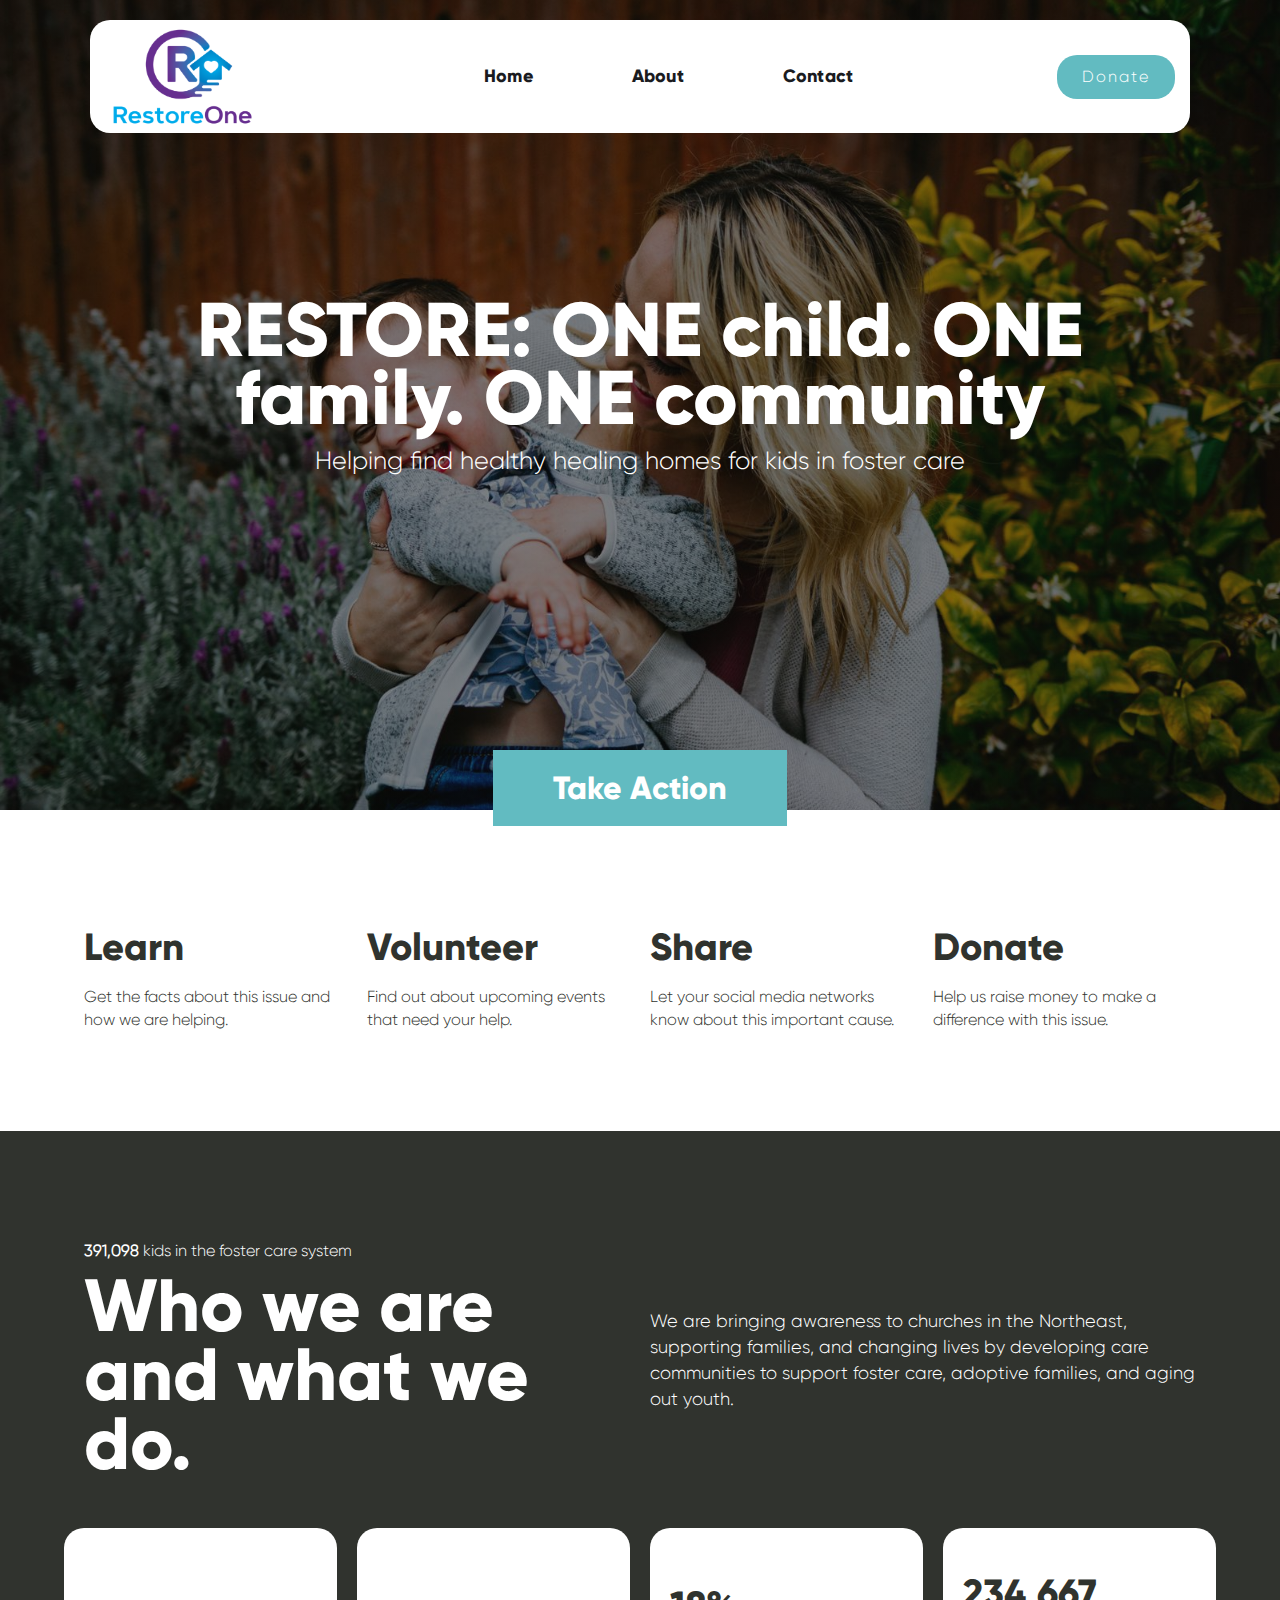
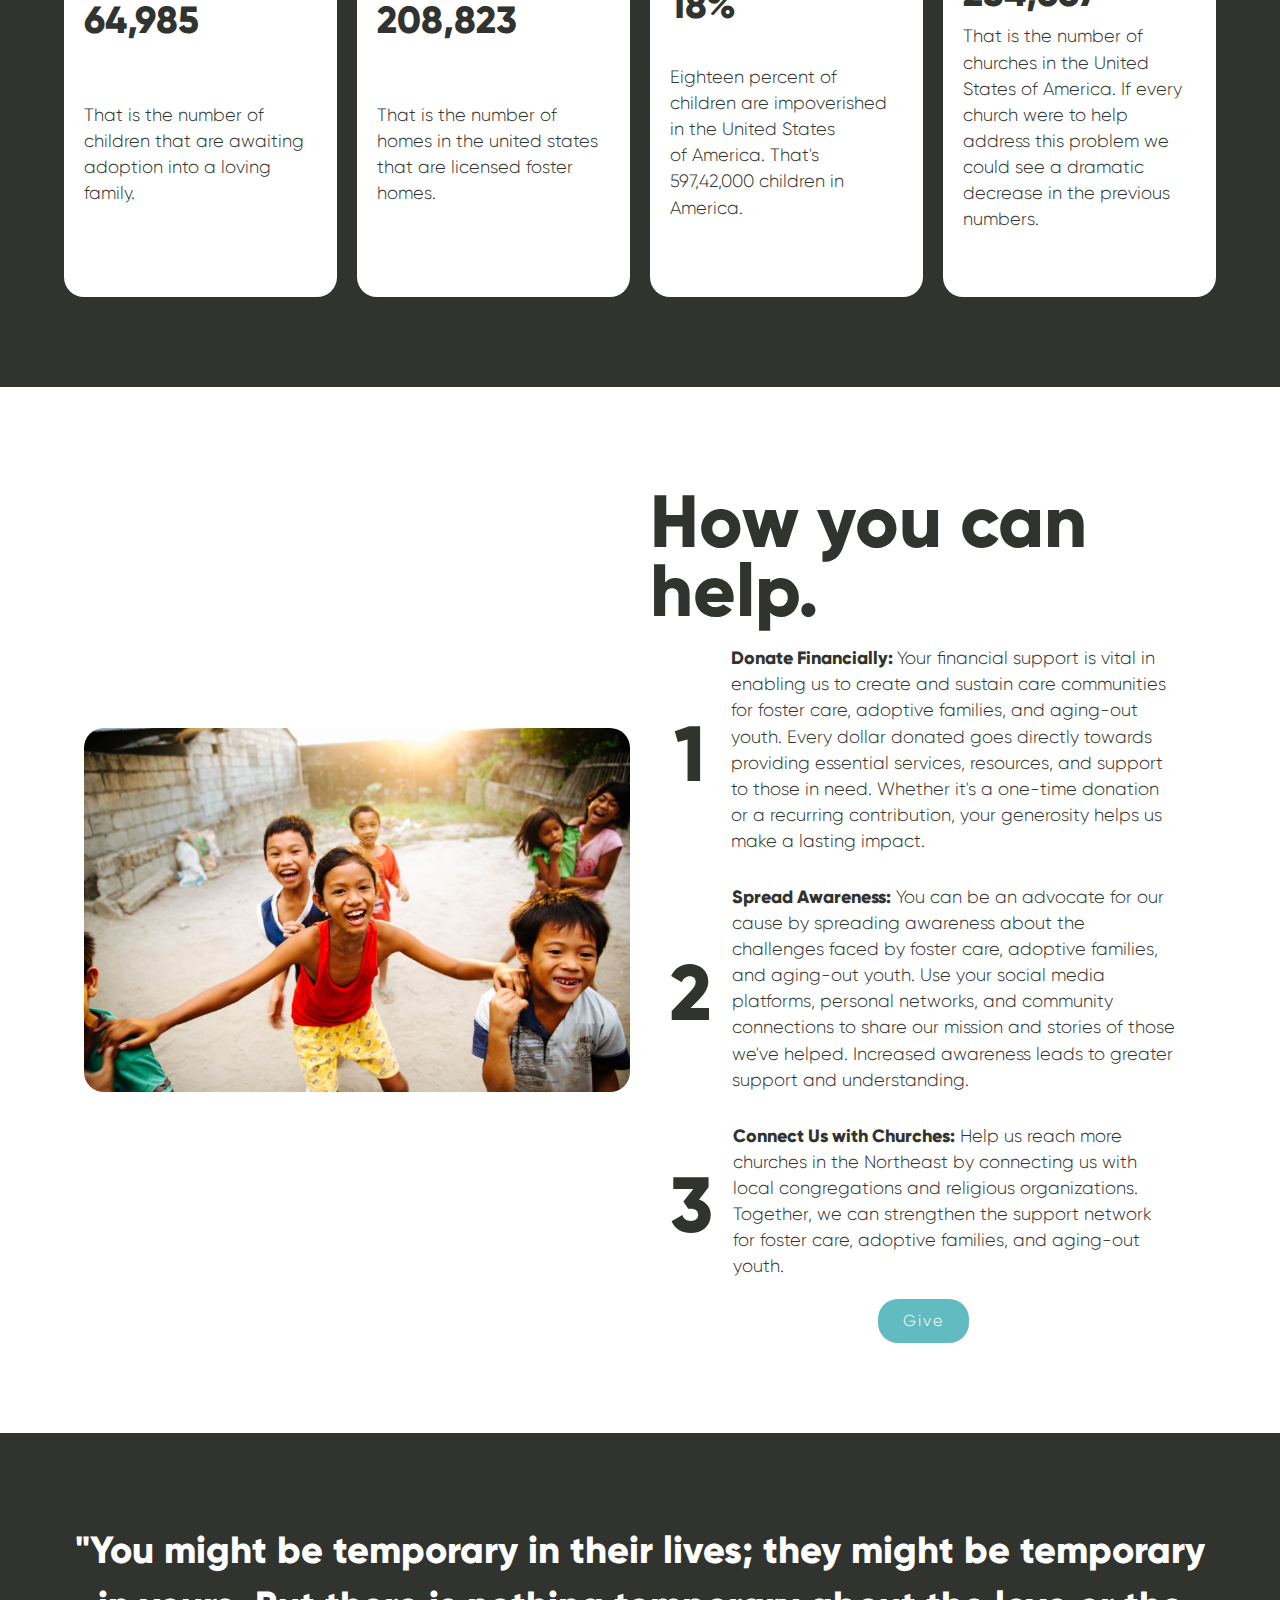
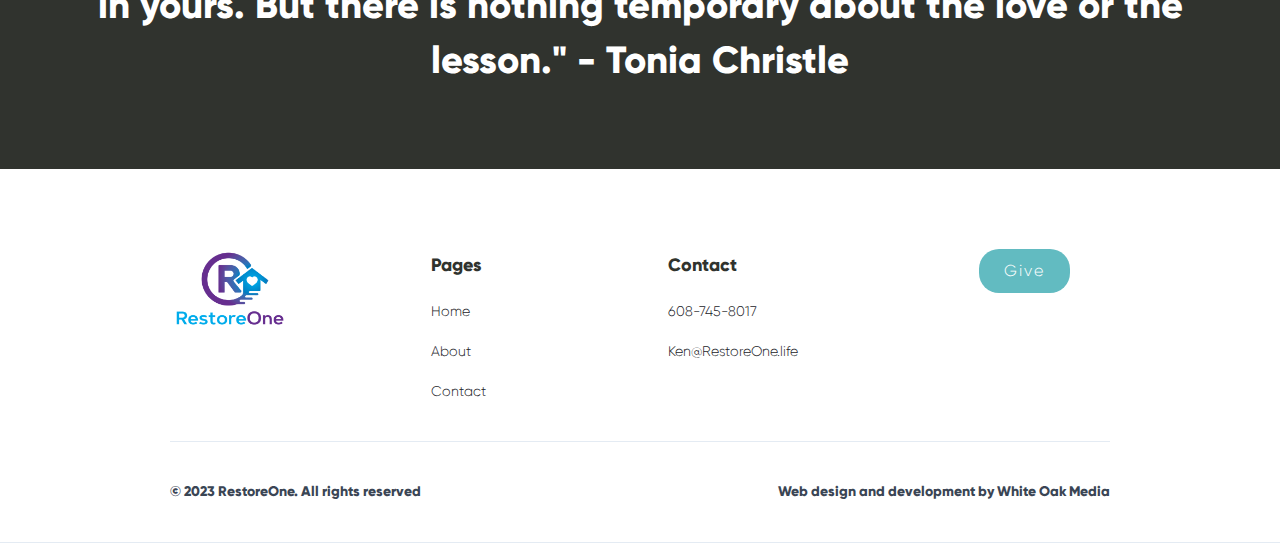
==== index.html @ 9f7742eb "Add files via upload" ====
<!DOCTYPE html><!--  This site was created in Webflow. https://www.webflow.com  -->
<!--  Last Published: Thu Jul 27 2023 17:50:39 GMT+0000 (Coordinated Universal Time)  -->
<html data-wf-page="64a171747647dffce865725a" data-wf-site="64a171747647dffce8657257">
<head>
  <meta charset="utf-8">
  <title>RestoreOne</title>
  <meta content="width=device-width, initial-scale=1" name="viewport">
  <meta content="Webflow" name="generator">
  <link href="css/normalize.css" rel="stylesheet" type="text/css">
  <link href="css/webflow.css" rel="stylesheet" type="text/css">
  <link href="css/restoreone.webflow.css" rel="stylesheet" type="text/css">
  <script type="text/javascript">!function(o,c){var n=c.documentElement,t=" w-mod-";n.className+=t+"js",("ontouchstart"in o||o.DocumentTouch&&c instanceof DocumentTouch)&&(n.className+=t+"touch")}(window,document);</script>
  <link href="images/favicon.ico" rel="shortcut icon" type="image/x-icon">
  <link href="images/webclip.png" rel="apple-touch-icon">
</head>
<body class="body">
  <div class="navbar-no-shadow wf-section">
    <div data-animation="default" data-collapse="medium" data-duration="400" data-easing="ease" data-easing2="ease" role="banner" class="navbar-no-shadow-container w-nav">
      <div class="container-regular">
        <div class="navbar-wrapper">
          <a href="#" class="navbar-brand w-nav-brand">
            <div class="div-block-4"><img src="images/unnamed.png" loading="lazy" width="155" alt=""></div>
          </a>
          <nav role="navigation" class="nav-menu-wrapper w-nav-menu">
            <ul role="list" class="nav-menu w-list-unstyled">
              <li>
                <a href="index.html" aria-current="page" class="nav-link w--current">Home</a>
              </li>
              <li>
                <a href="about.html" class="nav-link">About</a>
              </li>
              <li>
                <a href="#" class="nav-link">Contact</a>
              </li>
              <li class="mobile-margin-top-10">
                <div class="nav-button-wrapper">
                  <a href="https://giving.ag.org/donate/700001-285439" class="button-primary w-button">Donate</a>
                </div>
              </li>
            </ul>
          </nav>
          <div class="menu-button w-nav-button">
            <div class="w-icon-nav-menu"></div>
          </div>
        </div>
      </div>
    </div>
  </div>
  <section class="hero wf-section">
    <div class="container-grid"></div>
    <div><img src="images/gabe-pierce-htEGTleSCZk-unsplash.jpg" loading="eager" sizes="100vw" srcset="images/gabe-pierce-htEGTleSCZk-unsplash-p-500.jpg 500w, images/gabe-pierce-htEGTleSCZk-unsplash-p-800.jpg 800w, images/gabe-pierce-htEGTleSCZk-unsplash-p-1080.jpg 1080w, images/gabe-pierce-htEGTleSCZk-unsplash-p-1600.jpg 1600w, images/gabe-pierce-htEGTleSCZk-unsplash-p-2000.jpg 2000w, images/gabe-pierce-htEGTleSCZk-unsplash-p-2600.jpg 2600w, images/gabe-pierce-htEGTleSCZk-unsplash-p-3200.jpg 3200w, images/gabe-pierce-htEGTleSCZk-unsplash.jpg 5184w" alt="" class="image-16"></div>
    <div class="w-layout-blockcontainer container w-container">
      <h1 class="heading">RESTORE: ONE child. ONE family. ONE community</h1>
      <p class="paragraph">Helping find healthy healing homes for kids in foster care</p>
    </div>
    <div class="div-block-5">
      <div class="div-block-6">
        <h2 class="heading-6">Take Action</h2>
      </div>
    </div>
  </section>
  <section class="defaultsection wf-section">
    <div class="w-layout-blockcontainer container-3 w-container">
      <div id="w-node-e8a34cbf-92af-0d6b-7c64-f0d768ea8170-e865725a" class="w-layout-layout wf-layout-layout">
        <div id="w-node-e8a34cbf-92af-0d6b-7c64-f0d768ea8171-e865725a" class="w-layout-cell cell-8">
          <h3 class="heading-7">Learn</h3>
          <p class="paragraph-4">Get the facts about this issue and how we are helping.</p>
        </div>
        <div id="w-node-e8a34cbf-92af-0d6b-7c64-f0d768ea8176-e865725a" class="w-layout-cell cell-8">
          <h3 class="heading-7">Volunteer</h3>
          <p class="paragraph-4">Find out about upcoming events that need your help.</p>
        </div>
        <div id="w-node-e8a34cbf-92af-0d6b-7c64-f0d768ea817b-e865725a" class="w-layout-cell cell-8">
          <h3 class="heading-7">Share</h3>
          <p class="paragraph-4">Let your social media networks know about this important cause.</p>
        </div>
        <div id="w-node-e8a34cbf-92af-0d6b-7c64-f0d768ea8180-e865725a" class="w-layout-cell cell-8">
          <h3 class="heading-7">Donate</h3>
          <p class="paragraph-4">Help us raise money to make a difference with this issue.</p>
        </div>
      </div>
    </div>
  </section>
  <section class="defaultsection dark wf-section">
    <div class="w-layout-blockcontainer container-3 w-container">
      <div id="w-node-_1edd5c46-1315-18ca-df4c-8b3fa09c31a3-e865725a" class="w-layout-layout quick-stack-2 wf-layout-layout">
        <div id="w-node-_7f26dea6-50ec-61cb-aea2-467a1e60c47e-e865725a" class="w-layout-cell">
          <div id="w-node-_3d50244c-3d37-5c69-e3ae-f9b6116f84be-e865725a" class="w-layout-layout quick-stack-3 wf-layout-layout">
            <div id="w-node-_3d50244c-3d37-5c69-e3ae-f9b6116f84bf-e865725a" class="w-layout-cell cell-88">
              <div class="text-block"><strong>391,098</strong> kids in the foster care system</div>
              <h4 class="subhead">Who we are and what we do.</h4>
            </div>
            <div id="w-node-_3d50244c-3d37-5c69-e3ae-f9b6116f84c0-e865725a" class="w-layout-cell cell-4">
              <p class="paragraph-6">We are bringing awareness to churches in the Northeast, supporting families, and changing lives by developing care communities to support foster care, adoptive families, and aging out youth.</p>
            </div>
          </div>
        </div>
        <div id="w-node-d2f44db4-6cdd-a22b-1cb1-496159325556-e865725a" class="w-layout-cell cell-3">
          <h5 class="heading-8"><strong>64,985</strong></h5>
          <p class="maintext black">That is the number of children that are awaiting adoption into a loving family.</p>
        </div>
        <div id="w-node-_8a02f8ed-5b12-4552-3b22-5795c565d066-e865725a" class="w-layout-cell cell-3">
          <h5 class="heading-8"><strong>208,823</strong></h5>
          <p class="maintext black">That is the number of homes in the united states that are licensed foster homes.</p>
        </div>
        <div id="w-node-acf8d6db-2be6-6cef-2a37-42b562cb0ac2-e865725a" class="w-layout-cell cell-3">
          <h5 class="heading-8">18%<span class="text-span"></span></h5>
          <p class="maintext black">Eighteen percent of children are impoverished in the United States of America. That&#x27;s 597,42,000 children in America.</p>
        </div>
        <div id="w-node-_1620c822-d767-7f4c-f1eb-a699702595a9-e865725a" class="w-layout-cell cell-3">
          <h5 class="heading-8"><strong>234,667</strong></h5>
          <p class="maintext black">That is the number of churches in the United States of America. If every church were to help address this problem we could see a dramatic decrease in the previous numbers.</p>
        </div>
      </div>
    </div>
  </section>
  <section class="defaultsection wf-section">
    <div class="w-layout-blockcontainer container-3 w-container">
      <div id="w-node-_7d0aca17-34a0-0b78-753f-2346e7674928-e865725a" class="w-layout-layout quick-stack-5 wf-layout-layout">
        <div id="w-node-_7d0aca17-34a0-0b78-753f-2346e7674929-e865725a" class="w-layout-cell cell-90"><img src="images/avel-chuklanov-Ks4t8IK8Kgw-unsplash-1.jpg" loading="lazy" sizes="(max-width: 479px) 100vw, (max-width: 1919px) 90vw, 1503px" srcset="images/avel-chuklanov-Ks4t8IK8Kgw-unsplash-1-p-500.jpg 500w, images/avel-chuklanov-Ks4t8IK8Kgw-unsplash-1-p-800.jpg 800w, images/avel-chuklanov-Ks4t8IK8Kgw-unsplash-1-p-1080.jpg 1080w, images/avel-chuklanov-Ks4t8IK8Kgw-unsplash-1-p-1600.jpg 1600w, images/avel-chuklanov-Ks4t8IK8Kgw-unsplash-1-p-2000.jpg 2000w, images/avel-chuklanov-Ks4t8IK8Kgw-unsplash-1-p-2600.jpg 2600w, images/avel-chuklanov-Ks4t8IK8Kgw-unsplash-1.jpg 2880w" alt="" class="image-21"></div>
        <div id="w-node-_7d0aca17-34a0-0b78-753f-2346e767492a-e865725a" class="w-layout-cell cell-5">
          <h4 class="subhead black">How you can help.</h4>
          <div id="w-node-_5b670728-452a-ae5b-795d-80789c5df023-e865725a" class="w-layout-layout quick-stack-4 wf-layout-layout">
            <div id="w-node-_5b670728-452a-ae5b-795d-80789c5df024-e865725a" class="w-layout-cell cell-89">
              <div class="text-block-2">1</div>
            </div>
            <div id="w-node-_5b670728-452a-ae5b-795d-80789c5df025-e865725a" class="w-layout-cell">
              <p class="maintext black"><span class="text-span-2">Donate Financially: </span>Your financial support is vital in enabling us to create and sustain care communities for foster care, adoptive families, and aging-out youth. Every dollar donated goes directly towards providing essential services, resources, and support to those in need. Whether it&#x27;s a one-time donation or a recurring contribution, your generosity helps us make a lasting impact.</p>
            </div>
          </div>
          <div id="w-node-aa34e279-5e27-3c91-d38a-0f8223c46fc1-e865725a" class="w-layout-layout quick-stack-4 wf-layout-layout">
            <div id="w-node-aa34e279-5e27-3c91-d38a-0f8223c46fc2-e865725a" class="w-layout-cell cell-89">
              <div class="text-block-2">2</div>
            </div>
            <div id="w-node-aa34e279-5e27-3c91-d38a-0f8223c46fc5-e865725a" class="w-layout-cell">
              <p class="maintext black"><span class="text-span-3">Spread Awareness:</span> You can be an advocate for our cause by spreading awareness about the challenges faced by foster care, adoptive families, and aging-out youth. Use your social media platforms, personal networks, and community connections to share our mission and stories of those we&#x27;ve helped. Increased awareness leads to greater support and understanding.</p>
            </div>
          </div>
          <div id="w-node-_9fe6c55f-c598-ad77-5623-38e765b60b1a-e865725a" class="w-layout-layout quick-stack-4 wf-layout-layout">
            <div id="w-node-_9fe6c55f-c598-ad77-5623-38e765b60b1b-e865725a" class="w-layout-cell cell-89">
              <div class="text-block-2">3</div>
            </div>
            <div id="w-node-_9fe6c55f-c598-ad77-5623-38e765b60b1e-e865725a" class="w-layout-cell">
              <p class="maintext black"><span class="text-span-3"><strong>Connect Us with Churches</strong>:</span> Help us reach more churches in the Northeast by connecting us with local congregations and religious organizations. Together, we can strengthen the support network for foster care, adoptive families, and aging-out youth.</p>
            </div>
          </div>
          <div class="div-block-7">
            <a href="https://giving.ag.org/donate/700001-285439" target="_blank" class="button-primary w-button">Give</a>
          </div>
        </div>
      </div>
    </div>
  </section>
  <section class="defaultsection dark wf-section">
    <div class="w-layout-blockcontainer container-3 w-container">
      <h1 class="heading-10">&quot;You might be temporary in their lives; they might be temporary in yours. But there is nothing temporary about the love or the lesson.&quot; - Tonia Christle</h1>
    </div>
  </section>
  <section class="footer-light wf-section">
    <div class="container-6">
      <div class="footer-wrapper-two">
        <a href="#" class="footer-brand w-inline-block"><img src="images/unnamed.png" loading="lazy" width="120" alt=""></a>
        <div class="footer-block-two">
          <div class="footer-title">Pages</div>
          <a href="index.html" aria-current="page" class="footer-link-two w--current">Home</a>
          <a href="index.html" aria-current="page" class="footer-link-two w--current">About</a>
          <a href="contact.html" class="footer-link-two">Contact</a>
          <div class="footer-block-two moobile">
            <div class="footer-title">Contact</div>
            <a href="tel:608-745-8017" class="footer-link-two">608-745-8017</a>
            <a href="mailto:Ken@RestoreOne.life" class="footer-link-two">Ken@RestoreOne.life</a>
          </div>
        </div>
        <div class="footer-block-two">
          <div class="footer-title">Contact</div>
          <a href="tel:608-745-8017" class="footer-link-two">608-745-8017</a>
          <a href="mailto:Ken@RestoreOne.life" class="footer-link-two">Ken@RestoreOne.life</a>
        </div>
        <div class="footer-block-two">
          <a href="https://giving.ag.org/donate/700001-285439" target="_blank" class="button-primary w-button">Give</a>
        </div>
      </div>
      <div class="footer-divider-two-2"></div>
      <div class="footer-bottom-2">
        <div class="footer-copyright-2">© 2023 RestoreOne. All rights reserved</div>
        <div class="footer-social-block-two">
          <a href="https://www.whiteoakmedia.io" class="link-block w-inline-block">
            <div class="footer-copyright-2">Web design and development by <span>White Oak Media</span></div>
          </a>
        </div>
      </div>
    </div>
  </section>
  <script src="https://d3e54v103j8qbb.cloudfront.net/js/jquery-3.5.1.min.dc5e7f18c8.js?site=64a171747647dffce8657257" type="text/javascript" integrity="sha256-9/aliU8dGd2tb6OSsuzixeV4y/faTqgFtohetphbbj0=" crossorigin="anonymous"></script>
  <script src="js/webflow.js" type="text/javascript"></script>
</body>
</html>
---- css/webflow.css ----
@font-face {
  font-family: 'webflow-icons';
  src: url("[data-uri]") format('truetype');
  font-weight: normal;
  font-style: normal;
}
[class^="w-icon-"],
[class*=" w-icon-"] {
  /* use !important to prevent issues with browser extensions that change fonts */
  font-family: 'webflow-icons' !important;
  speak: none;
  font-style: normal;
  font-weight: normal;
  font-variant: normal;
  text-transform: none;
  line-height: 1;
  /* Better Font Rendering =========== */
  -webkit-font-smoothing: antialiased;
  -moz-osx-font-smoothing: grayscale;
}
.w-icon-slider-right:before {
  content: "\e600";
}
.w-icon-slider-left:before {
  content: "\e601";
}
.w-icon-nav-menu:before {
  content: "\e602";
}
.w-icon-arrow-down:before,
.w-icon-dropdown-toggle:before {
  content: "\e603";
}
.w-icon-file-upload-remove:before {
  content: "\e900";
}
.w-icon-file-upload-icon:before {
  content: "\e903";
}
* {
  -webkit-box-sizing: border-box;
  -moz-box-sizing: border-box;
  box-sizing: border-box;
}
html {
  height: 100%;
}
body {
  margin: 0;
  min-height: 100%;
  background-color: #fff;
  font-family: Arial, sans-serif;
  font-size: 14px;
  line-height: 20px;
  color: #333;
}
img {
  max-width: 100%;
  vertical-align: middle;
  display: inline-block;
}
html.w-mod-touch * {
  background-attachment: scroll !important;
}
.w-block {
  display: block;
}
.w-inline-block {
  max-width: 100%;
  display: inline-block;
}
.w-clearfix:before,
.w-clearfix:after {
  content: " ";
  display: table;
  grid-column-start: 1;
  grid-row-start: 1;
  grid-column-end: 2;
  grid-row-end: 2;
}
.w-clearfix:after {
  clear: both;
}
.w-hidden {
  display: none;
}
.w-button {
  display: inline-block;
  padding: 9px 15px;
  background-color: #3898EC;
  color: white;
  border: 0;
  line-height: inherit;
  text-decoration: none;
  cursor: pointer;
  border-radius: 0;
}
input.w-button {
  -webkit-appearance: button;
}
html[data-w-dynpage] [data-w-cloak] {
  color: transparent !important;
}
.w-webflow-badge,
.w-webflow-badge * {
  position: static;
  left: auto;
  top: auto;
  right: auto;
  bottom: auto;
  z-index: auto;
  display: block;
  visibility: visible;
  overflow: visible;
  overflow-x: visible;
  overflow-y: visible;
  box-sizing: border-box;
  width: auto;
  height: auto;
  max-height: none;
  max-width: none;
  min-height: 0;
  min-width: 0;
  margin: 0;
  padding: 0;
  float: none;
  clear: none;
  border: 0 none transparent;
  border-radius: 0;
  background: none;
  background-image: none;
  background-position: 0% 0%;
  background-size: auto auto;
  background-repeat: repeat;
  background-origin: padding-box;
  background-clip: border-box;
  background-attachment: scroll;
  background-color: transparent;
  box-shadow: none;
  opacity: 1;
  transform: none;
  transition: none;
  direction: ltr;
  font-family: inherit;
  font-weight: inherit;
  color: inherit;
  font-size: inherit;
  line-height: inherit;
  font-style: inherit;
  font-variant: inherit;
  text-align: inherit;
  letter-spacing: inherit;
  text-decoration: inherit;
  text-indent: 0;
  text-transform: inherit;
  list-style-type: disc;
  text-shadow: none;
  font-smoothing: auto;
  vertical-align: baseline;
  cursor: inherit;
  white-space: inherit;
  word-break: normal;
  word-spacing: normal;
  word-wrap: normal;
}
.w-webflow-badge {
  position: fixed !important;
  display: inline-block !important;
  visibility: visible !important;
  z-index: 2147483647 !important;
  top: auto !important;
  right: 12px !important;
  bottom: 12px !important;
  left: auto !important;
  color: #AAADB0 !important;
  background-color: #fff !important;
  border-radius: 3px !important;
  padding: 6px 8px 6px 6px !important;
  font-size: 12px !important;
  opacity: 1 !important;
  line-height: 14px !important;
  text-decoration: none !important;
  transform: none !important;
  margin: 0 !important;
  width: auto !important;
  height: auto !important;
  overflow: visible !important;
  white-space: nowrap;
  box-shadow: 0 0 0 1px rgba(0, 0, 0, 0.1), 0px 1px 3px rgba(0, 0, 0, 0.1);
  cursor: pointer;
}
.w-webflow-badge > img {
  display: inline-block !important;
  visibility: visible !important;
  opacity: 1 !important;
  vertical-align: middle !important;
}
h1,
h2,
h3,
h4,
h5,
h6 {
  font-weight: bold;
  margin-bottom: 10px;
}
h1 {
  font-size: 38px;
  line-height: 44px;
  margin-top: 20px;
}
h2 {
  font-size: 32px;
  line-height: 36px;
  margin-top: 20px;
}
h3 {
  font-size: 24px;
  line-height: 30px;
  margin-top: 20px;
}
h4 {
  font-size: 18px;
  line-height: 24px;
  margin-top: 10px;
}
h5 {
  font-size: 14px;
  line-height: 20px;
  margin-top: 10px;
}
h6 {
  font-size: 12px;
  line-height: 18px;
  margin-top: 10px;
}
p {
  margin-top: 0;
  margin-bottom: 10px;
}
blockquote {
  margin: 0 0 10px 0;
  padding: 10px 20px;
  border-left: 5px solid #E2E2E2;
  font-size: 18px;
  line-height: 22px;
}
figure {
  margin: 0;
  margin-bottom: 10px;
}
figcaption {
  margin-top: 5px;
  text-align: center;
}
ul,
ol {
  margin-top: 0px;
  margin-bottom: 10px;
  padding-left: 40px;
}
.w-list-unstyled {
  padding-left: 0;
  list-style: none;
}
.w-embed:before,
.w-embed:after {
  content: " ";
  display: table;
  grid-column-start: 1;
  grid-row-start: 1;
  grid-column-end: 2;
  grid-row-end: 2;
}
.w-embed:after {
  clear: both;
}
.w-video {
  width: 100%;
  position: relative;
  padding: 0;
}
.w-video iframe,
.w-video object,
.w-video embed {
  position: absolute;
  top: 0;
  left: 0;
  width: 100%;
  height: 100%;
  border: none;
}
fieldset {
  padding: 0;
  margin: 0;
  border: 0;
}
button,
[type='button'],
[type='reset'] {
  border: 0;
  cursor: pointer;
  -webkit-appearance: button;
}
.w-form {
  margin: 0 0 15px;
}
.w-form-done {
  display: none;
  padding: 20px;
  text-align: center;
  background-color: #dddddd;
}
.w-form-fail {
  display: none;
  margin-top: 10px;
  padding: 10px;
  background-color: #ffdede;
}
label {
  display: block;
  margin-bottom: 5px;
  font-weight: bold;
}
.w-input,
.w-select {
  display: block;
  width: 100%;
  height: 38px;
  padding: 8px 12px;
  margin-bottom: 10px;
  font-size: 14px;
  line-height: 1.42857143;
  color: #333333;
  vertical-align: middle;
  background-color: #ffffff;
  border: 1px solid #cccccc;
}
.w-input:-moz-placeholder,
.w-select:-moz-placeholder {
  color: #999;
}
.w-input::-moz-placeholder,
.w-select::-moz-placeholder {
  color: #999;
  opacity: 1;
}
.w-input::-webkit-input-placeholder,
.w-select::-webkit-input-placeholder {
  color: #999;
}
.w-input:focus,
.w-select:focus {
  border-color: #3898EC;
  outline: 0;
}
.w-input[disabled],
.w-select[disabled],
.w-input[readonly],
.w-select[readonly],
fieldset[disabled] .w-input,
fieldset[disabled] .w-select {
  cursor: not-allowed;
}
.w-input[disabled]:not(.w-input-disabled),
.w-select[disabled]:not(.w-input-disabled),
.w-input[readonly],
.w-select[readonly],
fieldset[disabled]:not(.w-input-disabled) .w-input,
fieldset[disabled]:not(.w-input-disabled) .w-select {
  background-color: #eeeeee;
}
textarea.w-input,
textarea.w-select {
  height: auto;
}
.w-select {
  background-color: #f3f3f3;
}
.w-select[multiple] {
  height: auto;
}
.w-form-label {
  display: inline-block;
  cursor: pointer;
  font-weight: normal;
  margin-bottom: 0px;
}
.w-radio {
  display: block;
  margin-bottom: 5px;
  padding-left: 20px;
}
.w-radio:before,
.w-radio:after {
  content: " ";
  display: table;
  grid-column-start: 1;
  grid-row-start: 1;
  grid-column-end: 2;
  grid-row-end: 2;
}
.w-radio:after {
  clear: both;
}
.w-radio-input {
  margin: 4px 0 0;
  line-height: normal;
  float: left;
  margin-left: -20px;
}
.w-radio-input {
  margin-top: 3px;
}
.w-file-upload {
  display: block;
  margin-bottom: 10px;
}
.w-file-upload-input {
  width: 0.1px;
  height: 0.1px;
  opacity: 0;
  overflow: hidden;
  position: absolute;
  z-index: -100;
}
.w-file-upload-default,
.w-file-upload-uploading,
.w-file-upload-success {
  display: inline-block;
  color: #333333;
}
.w-file-upload-error {
  display: block;
  margin-top: 10px;
}
.w-file-upload-default.w-hidden,
.w-file-upload-uploading.w-hidden,
.w-file-upload-error.w-hidden,
.w-file-upload-success.w-hidden {
  display: none;
}
.w-file-upload-uploading-btn {
  display: flex;
  font-size: 14px;
  font-weight: normal;
  cursor: pointer;
  margin: 0;
  padding: 8px 12px;
  border: 1px solid #cccccc;
  background-color: #fafafa;
}
.w-file-upload-file {
  display: flex;
  flex-grow: 1;
  justify-content: space-between;
  margin: 0;
  padding: 8px 9px 8px 11px;
  border: 1px solid #cccccc;
  background-color: #fafafa;
}
.w-file-upload-file-name {
  font-size: 14px;
  font-weight: normal;
  display: block;
}
.w-file-remove-link {
  margin-top: 3px;
  margin-left: 10px;
  width: auto;
  height: auto;
  padding: 3px;
  display: block;
  cursor: pointer;
}
.w-icon-file-upload-remove {
  margin: auto;
  font-size: 10px;
}
.w-file-upload-error-msg {
  display: inline-block;
  color: #ea384c;
  padding: 2px 0;
}
.w-file-upload-info {
  display: inline-block;
  line-height: 38px;
  padding: 0 12px;
}
.w-file-upload-label {
  display: inline-block;
  font-size: 14px;
  font-weight: normal;
  cursor: pointer;
  margin: 0;
  padding: 8px 12px;
  border: 1px solid #cccccc;
  background-color: #fafafa;
}
.w-icon-file-upload-icon,
.w-icon-file-upload-uploading {
  display: inline-block;
  margin-right: 8px;
  width: 20px;
}
.w-icon-file-upload-uploading {
  height: 20px;
}
.w-container {
  margin-left: auto;
  margin-right: auto;
  max-width: 940px;
}
.w-container:before,
.w-container:after {
  content: " ";
  display: table;
  grid-column-start: 1;
  grid-row-start: 1;
  grid-column-end: 2;
  grid-row-end: 2;
}
.w-container:after {
  clear: both;
}
.w-container .w-row {
  margin-left: -10px;
  margin-right: -10px;
}
.w-row:before,
.w-row:after {
  content: " ";
  display: table;
  grid-column-start: 1;
  grid-row-start: 1;
  grid-column-end: 2;
  grid-row-end: 2;
}
.w-row:after {
  clear: both;
}
.w-row .w-row {
  margin-left: 0;
  margin-right: 0;
}
.w-col {
  position: relative;
  float: left;
  width: 100%;
  min-height: 1px;
  padding-left: 10px;
  padding-right: 10px;
}
.w-col .w-col {
  padding-left: 0;
  padding-right: 0;
}
.w-col-1 {
  width: 8.33333333%;
}
.w-col-2 {
  width: 16.66666667%;
}
.w-col-3 {
  width: 25%;
}
.w-col-4 {
  width: 33.33333333%;
}
.w-col-5 {
  width: 41.66666667%;
}
.w-col-6 {
  width: 50%;
}
.w-col-7 {
  width: 58.33333333%;
}
.w-col-8 {
  width: 66.66666667%;
}
.w-col-9 {
  width: 75%;
}
.w-col-10 {
  width: 83.33333333%;
}
.w-col-11 {
  width: 91.66666667%;
}
.w-col-12 {
  width: 100%;
}
.w-hidden-main {
  display: none !important;
}
@media screen and (max-width: 991px) {
  .w-container {
    max-width: 728px;
  }
  .w-hidden-main {
    display: inherit !important;
  }
  .w-hidden-medium {
    display: none !important;
  }
  .w-col-medium-1 {
    width: 8.33333333%;
  }
  .w-col-medium-2 {
    width: 16.66666667%;
  }
  .w-col-medium-3 {
    width: 25%;
  }
  .w-col-medium-4 {
    width: 33.33333333%;
  }
  .w-col-medium-5 {
    width: 41.66666667%;
  }
  .w-col-medium-6 {
    width: 50%;
  }
  .w-col-medium-7 {
    width: 58.33333333%;
  }
  .w-col-medium-8 {
    width: 66.66666667%;
  }
  .w-col-medium-9 {
    width: 75%;
  }
  .w-col-medium-10 {
    width: 83.33333333%;
  }
  .w-col-medium-11 {
    width: 91.66666667%;
  }
  .w-col-medium-12 {
    width: 100%;
  }
  .w-col-stack {
    width: 100%;
    left: auto;
    right: auto;
  }
}
@media screen and (max-width: 767px) {
  .w-hidden-main {
    display: inherit !important;
  }
  .w-hidden-medium {
    display: inherit !important;
  }
  .w-hidden-small {
    display: none !important;
  }
  .w-row,
  .w-container .w-row {
    margin-left: 0;
    margin-right: 0;
  }
  .w-col {
    width: 100%;
    left: auto;
    right: auto;
  }
  .w-col-small-1 {
    width: 8.33333333%;
  }
  .w-col-small-2 {
    width: 16.66666667%;
  }
  .w-col-small-3 {
    width: 25%;
  }
  .w-col-small-4 {
    width: 33.33333333%;
  }
  .w-col-small-5 {
    width: 41.66666667%;
  }
  .w-col-small-6 {
    width: 50%;
  }
  .w-col-small-7 {
    width: 58.33333333%;
  }
  .w-col-small-8 {
    width: 66.66666667%;
  }
  .w-col-small-9 {
    width: 75%;
  }
  .w-col-small-10 {
    width: 83.33333333%;
  }
  .w-col-small-11 {
    width: 91.66666667%;
  }
  .w-col-small-12 {
    width: 100%;
  }
}
@media screen and (max-width: 479px) {
  .w-container {
    max-width: none;
  }
  .w-hidden-main {
    display: inherit !important;
  }
  .w-hidden-medium {
    display: inherit !important;
  }
  .w-hidden-small {
    display: inherit !important;
  }
  .w-hidden-tiny {
    display: none !important;
  }
  .w-col {
    width: 100%;
  }
  .w-col-tiny-1 {
    width: 8.33333333%;
  }
  .w-col-tiny-2 {
    width: 16.66666667%;
  }
  .w-col-tiny-3 {
    width: 25%;
  }
  .w-col-tiny-4 {
    width: 33.33333333%;
  }
  .w-col-tiny-5 {
    width: 41.66666667%;
  }
  .w-col-tiny-6 {
    width: 50%;
  }
  .w-col-tiny-7 {
    width: 58.33333333%;
  }
  .w-col-tiny-8 {
    width: 66.66666667%;
  }
  .w-col-tiny-9 {
    width: 75%;
  }
  .w-col-tiny-10 {
    width: 83.33333333%;
  }
  .w-col-tiny-11 {
    width: 91.66666667%;
  }
  .w-col-tiny-12 {
    width: 100%;
  }
}
.w-widget {
  position: relative;
}
.w-widget-map {
  width: 100%;
  height: 400px;
}
.w-widget-map label {
  width: auto;
  display: inline;
}
.w-widget-map img {
  max-width: inherit;
}
.w-widget-map .gm-style-iw {
  text-align: center;
}
.w-widget-map .gm-style-iw > button {
  display: none !important;
}
.w-widget-twitter {
  overflow: hidden;
}
.w-widget-twitter-count-shim {
  display: inline-block;
  vertical-align: top;
  position: relative;
  width: 28px;
  height: 20px;
  text-align: center;
  background: white;
  border: #758696 solid 1px;
  border-radius: 3px;
}
.w-widget-twitter-count-shim * {
  pointer-events: none;
  -webkit-user-select: none;
  -moz-user-select: none;
  -ms-user-select: none;
  user-select: none;
}
.w-widget-twitter-count-shim .w-widget-twitter-count-inner {
  position: relative;
  font-size: 15px;
  line-height: 12px;
  text-align: center;
  color: #999;
  font-family: serif;
}
.w-widget-twitter-count-shim .w-widget-twitter-count-clear {
  position: relative;
  display: block;
}
.w-widget-twitter-count-shim.w--large {
  width: 36px;
  height: 28px;
}
.w-widget-twitter-count-shim.w--large .w-widget-twitter-count-inner {
  font-size: 18px;
  line-height: 18px;
}
.w-widget-twitter-count-shim:not(.w--vertical) {
  margin-left: 5px;
  margin-right: 8px;
}
.w-widget-twitter-count-shim:not(.w--vertical).w--large {
  margin-left: 6px;
}
.w-widget-twitter-count-shim:not(.w--vertical):before,
.w-widget-twitter-count-shim:not(.w--vertical):after {
  top: 50%;
  left: 0;
  border: solid transparent;
  content: ' ';
  height: 0;
  width: 0;
  position: absolute;
  pointer-events: none;
}
.w-widget-twitter-count-shim:not(.w--vertical):before {
  border-color: rgba(117, 134, 150, 0);
  border-right-color: #5d6c7b;
  border-width: 4px;
  margin-left: -9px;
  margin-top: -4px;
}
.w-widget-twitter-count-shim:not(.w--vertical).w--large:before {
  border-width: 5px;
  margin-left: -10px;
  margin-top: -5px;
}
.w-widget-twitter-count-shim:not(.w--vertical):after {
  border-color: rgba(255, 255, 255, 0);
  border-right-color: white;
  border-width: 4px;
  margin-left: -8px;
  margin-top: -4px;
}
.w-widget-twitter-count-shim:not(.w--vertical).w--large:after {
  border-width: 5px;
  margin-left: -9px;
  margin-top: -5px;
}
.w-widget-twitter-count-shim.w--vertical {
  width: 61px;
  height: 33px;
  margin-bottom: 8px;
}
.w-widget-twitter-count-shim.w--vertical:before,
.w-widget-twitter-count-shim.w--vertical:after {
  top: 100%;
  left: 50%;
  border: solid transparent;
  content: ' ';
  height: 0;
  width: 0;
  position: absolute;
  pointer-events: none;
}
.w-widget-twitter-count-shim.w--vertical:before {
  border-color: rgba(117, 134, 150, 0);
  border-top-color: #5d6c7b;
  border-width: 5px;
  margin-left: -5px;
}
.w-widget-twitter-count-shim.w--vertical:after {
  border-color: rgba(255, 255, 255, 0);
  border-top-color: white;
  border-width: 4px;
  margin-left: -4px;
}
.w-widget-twitter-count-shim.w--vertical .w-widget-twitter-count-inner {
  font-size: 18px;
  line-height: 22px;
}
.w-widget-twitter-count-shim.w--vertical.w--large {
  width: 76px;
}
.w-background-video {
  position: relative;
  overflow: hidden;
  height: 500px;
  color: white;
}
.w-background-video > video {
  background-size: cover;
  background-position: 50% 50%;
  position: absolute;
  margin: auto;
  width: 100%;
  height: 100%;
  right: -100%;
  bottom: -100%;
  top: -100%;
  left: -100%;
  object-fit: cover;
  z-index: -100;
}
.w-background-video > video::-webkit-media-controls-start-playback-button {
  display: none !important;
  -webkit-appearance: none;
}
.w-background-video--control {
  position: absolute;
  bottom: 1em;
  right: 1em;
  background-color: transparent;
  padding: 0;
}
.w-background-video--control > [hidden] {
  display: none !important;
}
.w-slider {
  position: relative;
  height: 300px;
  text-align: center;
  background: #dddddd;
  clear: both;
  -webkit-tap-highlight-color: rgba(0, 0, 0, 0);
  tap-highlight-color: rgba(0, 0, 0, 0);
}
.w-slider-mask {
  position: relative;
  display: block;
  overflow: hidden;
  z-index: 1;
  left: 0;
  right: 0;
  height: 100%;
  white-space: nowrap;
}
.w-slide {
  position: relative;
  display: inline-block;
  vertical-align: top;
  width: 100%;
  height: 100%;
  white-space: normal;
  text-align: left;
}
.w-slider-nav {
  position: absolute;
  z-index: 2;
  top: auto;
  right: 0;
  bottom: 0;
  left: 0;
  margin: auto;
  padding-top: 10px;
  height: 40px;
  text-align: center;
  -webkit-tap-highlight-color: rgba(0, 0, 0, 0);
  tap-highlight-color: rgba(0, 0, 0, 0);
}
.w-slider-nav.w-round > div {
  border-radius: 100%;
}
.w-slider-nav.w-num > div {
  width: auto;
  height: auto;
  padding: 0.2em 0.5em;
  font-size: inherit;
  line-height: inherit;
}
.w-slider-nav.w-shadow > div {
  box-shadow: 0 0 3px rgba(51, 51, 51, 0.4);
}
.w-slider-nav-invert {
  color: #fff;
}
.w-slider-nav-invert > div {
  background-color: rgba(34, 34, 34, 0.4);
}
.w-slider-nav-invert > div.w-active {
  background-color: #222;
}
.w-slider-dot {
  position: relative;
  display: inline-block;
  width: 1em;
  height: 1em;
  background-color: rgba(255, 255, 255, 0.4);
  cursor: pointer;
  margin: 0 3px 0.5em;
  transition: background-color 100ms, color 100ms;
}
.w-slider-dot.w-active {
  background-color: #fff;
}
.w-slider-dot:focus {
  outline: none;
  box-shadow: 0px 0px 0px 2px #fff;
}
.w-slider-dot:focus.w-active {
  box-shadow: none;
}
.w-slider-arrow-left,
.w-slider-arrow-right {
  position: absolute;
  width: 80px;
  top: 0;
  right: 0;
  bottom: 0;
  left: 0;
  margin: auto;
  cursor: pointer;
  overflow: hidden;
  color: white;
  font-size: 40px;
  -webkit-tap-highlight-color: rgba(0, 0, 0, 0);
  tap-highlight-color: rgba(0, 0, 0, 0);
  -webkit-user-select: none;
  -moz-user-select: none;
  -ms-user-select: none;
  user-select: none;
}
.w-slider-arrow-left [class^='w-icon-'],
.w-slider-arrow-right [class^='w-icon-'],
.w-slider-arrow-left [class*=' w-icon-'],
.w-slider-arrow-right [class*=' w-icon-'] {
  position: absolute;
}
.w-slider-arrow-left:focus,
.w-slider-arrow-right:focus {
  outline: 0;
}
.w-slider-arrow-left {
  z-index: 3;
  right: auto;
}
.w-slider-arrow-right {
  z-index: 4;
  left: auto;
}
.w-icon-slider-left,
.w-icon-slider-right {
  top: 0;
  right: 0;
  bottom: 0;
  left: 0;
  margin: auto;
  width: 1em;
  height: 1em;
}
.w-slider-aria-label {
  border: 0;
  clip: rect(0 0 0 0);
  height: 1px;
  margin: -1px;
  overflow: hidden;
  padding: 0;
  position: absolute;
  width: 1px;
}
.w-slider-force-show {
  display: block !important;
}
.w-dropdown {
  display: inline-block;
  position: relative;
  text-align: left;
  margin-left: auto;
  margin-right: auto;
  z-index: 900;
}
.w-dropdown-btn,
.w-dropdown-toggle,
.w-dropdown-link {
  position: relative;
  vertical-align: top;
  text-decoration: none;
  color: #222222;
  padding: 20px;
  text-align: left;
  margin-left: auto;
  margin-right: auto;
  white-space: nowrap;
}
.w-dropdown-toggle {
  -webkit-user-select: none;
  -moz-user-select: none;
  -ms-user-select: none;
  user-select: none;
  display: inline-block;
  cursor: pointer;
  padding-right: 40px;
}
.w-dropdown-toggle:focus {
  outline: 0;
}
.w-icon-dropdown-toggle {
  position: absolute;
  top: 0;
  right: 0;
  bottom: 0;
  margin: auto;
  margin-right: 20px;
  width: 1em;
  height: 1em;
}
.w-dropdown-list {
  position: absolute;
  background: #dddddd;
  display: none;
  min-width: 100%;
}
.w-dropdown-list.w--open {
  display: block;
}
.w-dropdown-link {
  padding: 10px 20px;
  display: block;
  color: #222222;
}
.w-dropdown-link.w--current {
  color: #0082f3;
}
.w-dropdown-link:focus {
  outline: 0;
}
@media screen and (max-width: 767px) {
  .w-nav-brand {
    padding-left: 10px;
  }
}
/**
 * ## Note
 * Safari (on both iOS and OS X) does not handle viewport units (vh, vw) well.
 * For example percentage units do not work on descendants of elements that
 * have any dimensions expressed in viewport units. It also doesn’t handle them at
 * all in `calc()`.
 */
/**
 * Wrapper around all lightbox elements
 *
 * 1. Since the lightbox can receive focus, IE also gives it an outline.
 * 2. Fixes flickering on Chrome when a transition is in progress
 *    underneath the lightbox.
 */
.w-lightbox-backdrop {
  cursor: auto;
  font-style: normal;
  letter-spacing: normal;
  list-style: disc;
  text-indent: 0;
  text-shadow: none;
  text-transform: none;
  visibility: visible;
  white-space: normal;
  word-break: normal;
  word-spacing: normal;
  word-wrap: normal;
  position: fixed;
  top: 0;
  right: 0;
  bottom: 0;
  left: 0;
  color: #fff;
  font-family: "Helvetica Neue", Helvetica, Ubuntu, "Segoe UI", Verdana, sans-serif;
  font-size: 17px;
  line-height: 1.2;
  font-weight: 300;
  text-align: center;
  background: rgba(0, 0, 0, 0.9);
  z-index: 2000;
  outline: 0;
  /* 1 */
  opacity: 0;
  -webkit-user-select: none;
  -moz-user-select: none;
  -webkit-tap-highlight-color: transparent;
  -webkit-transform: translate(0, 0);
  /* 2 */
}
/**
 * Neat trick to bind the rubberband effect to our canvas instead of the whole
 * document on iOS. It also prevents a bug that causes the document underneath to scroll.
 */
.w-lightbox-backdrop,
.w-lightbox-container {
  height: 100%;
  overflow: auto;
  -webkit-overflow-scrolling: touch;
}
.w-lightbox-content {
  position: relative;
  height: 100vh;
  overflow: hidden;
}
.w-lightbox-view {
  position: absolute;
  width: 100vw;
  height: 100vh;
  opacity: 0;
}
.w-lightbox-view:before {
  content: "";
  height: 100vh;
}
/* .w-lightbox-content */
.w-lightbox-group,
.w-lightbox-group .w-lightbox-view,
.w-lightbox-group .w-lightbox-view:before {
  height: 86vh;
}
.w-lightbox-frame,
.w-lightbox-view:before {
  display: inline-block;
  vertical-align: middle;
}
/*
 * 1. Remove default margin set by user-agent on the <figure> element.
 */
.w-lightbox-figure {
  position: relative;
  margin: 0;
  /* 1 */
}
.w-lightbox-group .w-lightbox-figure {
  cursor: pointer;
}
/**
 * IE adds image dimensions as width and height attributes on the IMG tag,
 * but we need both width and height to be set to auto to enable scaling.
 */
.w-lightbox-img {
  width: auto;
  height: auto;
  max-width: none;
}
/**
 * 1. Reset if style is set by user on "All Images"
 */
.w-lightbox-image {
  display: block;
  float: none;
  /* 1 */
  max-width: 100vw;
  max-height: 100vh;
}
.w-lightbox-group .w-lightbox-image {
  max-height: 86vh;
}
.w-lightbox-caption {
  position: absolute;
  right: 0;
  bottom: 0;
  left: 0;
  padding: 0.5em 1em;
  background: rgba(0, 0, 0, 0.4);
  text-align: left;
  text-overflow: ellipsis;
  white-space: nowrap;
  overflow: hidden;
}
.w-lightbox-embed {
  position: absolute;
  top: 0;
  right: 0;
  bottom: 0;
  left: 0;
  width: 100%;
  height: 100%;
}
.w-lightbox-control {
  position: absolute;
  top: 0;
  width: 4em;
  background-size: 24px;
  background-repeat: no-repeat;
  background-position: center;
  cursor: pointer;
  -webkit-transition: all 0.3s;
  transition: all 0.3s;
}
.w-lightbox-left {
  display: none;
  bottom: 0;
  left: 0;
  /* <svg xmlns="http://www.w3.org/2000/svg" viewBox="-20 0 24 40" width="24" height="40"><g transform="rotate(45)"><path d="m0 0h5v23h23v5h-28z" opacity=".4"/><path d="m1 1h3v23h23v3h-26z" fill="#fff"/></g></svg> */
  background-image: url("[data-uri]");
}
.w-lightbox-right {
  display: none;
  right: 0;
  bottom: 0;
  /* <svg xmlns="http://www.w3.org/2000/svg" viewBox="-4 0 24 40" width="24" height="40"><g transform="rotate(45)"><path d="m0-0h28v28h-5v-23h-23z" opacity=".4"/><path d="m1 1h26v26h-3v-23h-23z" fill="#fff"/></g></svg> */
  background-image: url("[data-uri]");
}
/*
 * Without specifying the with and height inside the SVG, all versions of IE render the icon too small.
 * The bug does not seem to manifest itself if the elements are tall enough such as the above arrows.
 * (http://stackoverflow.com/questions/16092114/background-size-differs-in-internet-explorer)
 */
.w-lightbox-close {
  right: 0;
  height: 2.6em;
  /* <svg xmlns="http://www.w3.org/2000/svg" viewBox="-4 0 18 17" width="18" height="17"><g transform="rotate(45)"><path d="m0 0h7v-7h5v7h7v5h-7v7h-5v-7h-7z" opacity=".4"/><path d="m1 1h7v-7h3v7h7v3h-7v7h-3v-7h-7z" fill="#fff"/></g></svg> */
  background-image: url("[data-uri]");
  background-size: 18px;
}
/**
 * 1. All IE versions add extra space at the bottom without this.
 */
.w-lightbox-strip {
  position: absolute;
  bottom: 0;
  left: 0;
  right: 0;
  padding: 0 1vh;
  line-height: 0;
  /* 1 */
  white-space: nowrap;
  overflow-x: auto;
  overflow-y: hidden;
}
/*
 * 1. We use content-box to avoid having to do `width: calc(10vh + 2vw)`
 *    which doesn’t work in Safari anyway.
 * 2. Chrome renders images pixelated when switching to GPU. Making sure
 *    the parent is also rendered on the GPU (by setting translate3d for
 *    example) fixes this behavior.
 */
.w-lightbox-item {
  display: inline-block;
  width: 10vh;
  padding: 2vh 1vh;
  box-sizing: content-box;
  /* 1 */
  cursor: pointer;
  -webkit-transform: translate3d(0, 0, 0);
  /* 2 */
}
.w-lightbox-active {
  opacity: 0.3;
}
.w-lightbox-thumbnail {
  position: relative;
  height: 10vh;
  background: #222;
  overflow: hidden;
}
.w-lightbox-thumbnail-image {
  position: absolute;
  top: 0;
  left: 0;
}
.w-lightbox-thumbnail .w-lightbox-tall {
  top: 50%;
  width: 100%;
  -webkit-transform: translate(0, -50%);
  transform: translate(0, -50%);
}
.w-lightbox-thumbnail .w-lightbox-wide {
  left: 50%;
  height: 100%;
  -webkit-transform: translate(-50%, 0);
  transform: translate(-50%, 0);
}
/*
 * Spinner
 *
 * Absolute pixel values are used to avoid rounding errors that would cause
 * the white spinning element to be misaligned with the track.
 */
.w-lightbox-spinner {
  position: absolute;
  top: 50%;
  left: 50%;
  box-sizing: border-box;
  width: 40px;
  height: 40px;
  margin-top: -20px;
  margin-left: -20px;
  border: 5px solid rgba(0, 0, 0, 0.4);
  border-radius: 50%;
  -webkit-animation: spin 0.8s infinite linear;
  animation: spin 0.8s infinite linear;
}
.w-lightbox-spinner:after {
  content: "";
  position: absolute;
  top: -4px;
  right: -4px;
  bottom: -4px;
  left: -4px;
  border: 3px solid transparent;
  border-bottom-color: #fff;
  border-radius: 50%;
}
/*
 * Utility classes
 */
.w-lightbox-hide {
  display: none;
}
.w-lightbox-noscroll {
  overflow: hidden;
}
@media (min-width: 768px) {
  .w-lightbox-content {
    height: 96vh;
    margin-top: 2vh;
  }
  .w-lightbox-view,
  .w-lightbox-view:before {
    height: 96vh;
  }
  /* .w-lightbox-content */
  .w-lightbox-group,
  .w-lightbox-group .w-lightbox-view,
  .w-lightbox-group .w-lightbox-view:before {
    height: 84vh;
  }
  .w-lightbox-image {
    max-width: 96vw;
    max-height: 96vh;
  }
  .w-lightbox-group .w-lightbox-image {
    max-width: 82.3vw;
    max-height: 84vh;
  }
  .w-lightbox-left,
  .w-lightbox-right {
    display: block;
    opacity: 0.5;
  }
  .w-lightbox-close {
    opacity: 0.8;
  }
  .w-lightbox-control:hover {
    opacity: 1;
  }
}
.w-lightbox-inactive,
.w-lightbox-inactive:hover {
  opacity: 0;
}
.w-richtext:before,
.w-richtext:after {
  content: " ";
  display: table;
  grid-column-start: 1;
  grid-row-start: 1;
  grid-column-end: 2;
  grid-row-end: 2;
}
.w-richtext:after {
  clear: both;
}
.w-richtext[contenteditable="true"]:before,
.w-richtext[contenteditable="true"]:after {
  white-space: initial;
}
.w-richtext ol,
.w-richtext ul {
  overflow: hidden;
}
.w-richtext .w-richtext-figure-selected.w-richtext-figure-type-video div:after,
.w-richtext .w-richtext-figure-selected[data-rt-type="video"] div:after {
  outline: 2px solid #2895f7;
}
.w-richtext .w-richtext-figure-selected.w-richtext-figure-type-image div,
.w-richtext .w-richtext-figure-selected[data-rt-type="image"] div {
  outline: 2px solid #2895f7;
}
.w-richtext figure.w-richtext-figure-type-video > div:after,
.w-richtext figure[data-rt-type="video"] > div:after {
  content: '';
  position: absolute;
  display: none;
  left: 0;
  top: 0;
  right: 0;
  bottom: 0;
}
.w-richtext figure {
  position: relative;
  max-width: 60%;
}
.w-richtext figure > div:before {
  cursor: default!important;
}
.w-richtext figure img {
  width: 100%;
}
.w-richtext figure figcaption.w-richtext-figcaption-placeholder {
  opacity: 0.6;
}
.w-richtext figure div {
  /* fix incorrectly sized selection border in the data manager */
  font-size: 0px;
  color: transparent;
}
.w-richtext figure.w-richtext-figure-type-image,
.w-richtext figure[data-rt-type="image"] {
  display: table;
}
.w-richtext figure.w-richtext-figure-type-image > div,
.w-richtext figure[data-rt-type="image"] > div {
  display: inline-block;
}
.w-richtext figure.w-richtext-figure-type-image > figcaption,
.w-richtext figure[data-rt-type="image"] > figcaption {
  display: table-caption;
  caption-side: bottom;
}
.w-richtext figure.w-richtext-figure-type-video,
.w-richtext figure[data-rt-type="video"] {
  width: 60%;
  height: 0;
}
.w-richtext figure.w-richtext-figure-type-video iframe,
.w-richtext figure[data-rt-type="video"] iframe {
  position: absolute;
  top: 0;
  left: 0;
  width: 100%;
  height: 100%;
}
.w-richtext figure.w-richtext-figure-type-video > div,
.w-richtext figure[data-rt-type="video"] > div {
  width: 100%;
}
.w-richtext figure.w-richtext-align-center {
  margin-right: auto;
  margin-left: auto;
  clear: both;
}
.w-richtext figure.w-richtext-align-center.w-richtext-figure-type-image > div,
.w-richtext figure.w-richtext-align-center[data-rt-type="image"] > div {
  max-width: 100%;
}
.w-richtext figure.w-richtext-align-normal {
  clear: both;
}
.w-richtext figure.w-richtext-align-fullwidth {
  width: 100%;
  max-width: 100%;
  text-align: center;
  clear: both;
  display: block;
  margin-right: auto;
  margin-left: auto;
}
.w-richtext figure.w-richtext-align-fullwidth > div {
  display: inline-block;
  /* padding-bottom is used for aspect ratios in video figures
      we want the div to inherit that so hover/selection borders in the designer-canvas
      fit right*/
  padding-bottom: inherit;
}
.w-richtext figure.w-richtext-align-fullwidth > figcaption {
  display: block;
}
.w-richtext figure.w-richtext-align-floatleft {
  float: left;
  margin-right: 15px;
  clear: none;
}
.w-richtext figure.w-richtext-align-floatright {
  float: right;
  margin-left: 15px;
  clear: none;
}
.w-nav {
  position: relative;
  background: #dddddd;
  z-index: 1000;
}
.w-nav:before,
.w-nav:after {
  content: " ";
  display: table;
  grid-column-start: 1;
  grid-row-start: 1;
  grid-column-end: 2;
  grid-row-end: 2;
}
.w-nav:after {
  clear: both;
}
.w-nav-brand {
  position: relative;
  float: left;
  text-decoration: none;
  color: #333333;
}
.w-nav-link {
  position: relative;
  display: inline-block;
  vertical-align: top;
  text-decoration: none;
  color: #222222;
  padding: 20px;
  text-align: left;
  margin-left: auto;
  margin-right: auto;
}
.w-nav-link.w--current {
  color: #0082f3;
}
.w-nav-menu {
  position: relative;
  float: right;
}
[data-nav-menu-open] {
  display: block !important;
  position: absolute;
  top: 100%;
  left: 0;
  right: 0;
  background: #C8C8C8;
  text-align: center;
  overflow: visible;
  min-width: 200px;
}
.w--nav-link-open {
  display: block;
  position: relative;
}
.w-nav-overlay {
  position: absolute;
  overflow: hidden;
  display: none;
  top: 100%;
  left: 0;
  right: 0;
  width: 100%;
}
.w-nav-overlay [data-nav-menu-open] {
  top: 0;
}
.w-nav[data-animation="over-left"] .w-nav-overlay {
  width: auto;
}
.w-nav[data-animation="over-left"] .w-nav-overlay,
.w-nav[data-animation="over-left"] [data-nav-menu-open] {
  right: auto;
  z-index: 1;
  top: 0;
}
.w-nav[data-animation="over-right"] .w-nav-overlay {
  width: auto;
}
.w-nav[data-animation="over-right"] .w-nav-overlay,
.w-nav[data-animation="over-right"] [data-nav-menu-open] {
  left: auto;
  z-index: 1;
  top: 0;
}
.w-nav-button {
  position: relative;
  float: right;
  padding: 18px;
  font-size: 24px;
  display: none;
  cursor: pointer;
  -webkit-tap-highlight-color: rgba(0, 0, 0, 0);
  tap-highlight-color: rgba(0, 0, 0, 0);
  -webkit-user-select: none;
  -moz-user-select: none;
  -ms-user-select: none;
  user-select: none;
}
.w-nav-button:focus {
  outline: 0;
}
.w-nav-button.w--open {
  background-color: #C8C8C8;
  color: white;
}
.w-nav[data-collapse="all"] .w-nav-menu {
  display: none;
}
.w-nav[data-collapse="all"] .w-nav-button {
  display: block;
}
.w--nav-dropdown-open {
  display: block;
}
.w--nav-dropdown-toggle-open {
  display: block;
}
.w--nav-dropdown-list-open {
  position: static;
}
@media screen and (max-width: 991px) {
  .w-nav[data-collapse="medium"] .w-nav-menu {
    display: none;
  }
  .w-nav[data-collapse="medium"] .w-nav-button {
    display: block;
  }
}
@media screen and (max-width: 767px) {
  .w-nav[data-collapse="small"] .w-nav-menu {
    display: none;
  }
  .w-nav[data-collapse="small"] .w-nav-button {
    display: block;
  }
  .w-nav-brand {
    padding-left: 10px;
  }
}
@media screen and (max-width: 479px) {
  .w-nav[data-collapse="tiny"] .w-nav-menu {
    display: none;
  }
  .w-nav[data-collapse="tiny"] .w-nav-button {
    display: block;
  }
}
.w-tabs {
  position: relative;
}
.w-tabs:before,
.w-tabs:after {
  content: " ";
  display: table;
  grid-column-start: 1;
  grid-row-start: 1;
  grid-column-end: 2;
  grid-row-end: 2;
}
.w-tabs:after {
  clear: both;
}
.w-tab-menu {
  position: relative;
}
.w-tab-link {
  position: relative;
  display: inline-block;
  vertical-align: top;
  text-decoration: none;
  padding: 9px 30px;
  text-align: left;
  cursor: pointer;
  color: #222222;
  background-color: #dddddd;
}
.w-tab-link.w--current {
  background-color: #C8C8C8;
}
.w-tab-link:focus {
  outline: 0;
}
.w-tab-content {
  position: relative;
  display: block;
  overflow: hidden;
}
.w-tab-pane {
  position: relative;
  display: none;
}
.w--tab-active {
  display: block;
}
@media screen and (max-width: 479px) {
  .w-tab-link {
    display: block;
  }
}
.w-ix-emptyfix:after {
  content: "";
}
@keyframes spin {
  0% {
    transform: rotate(0deg);
  }
  100% {
    transform: rotate(360deg);
  }
}
.w-dyn-empty {
  padding: 10px;
  background-color: #dddddd;
}
.w-dyn-hide {
  display: none !important;
}
.w-dyn-bind-empty {
  display: none !important;
}
.w-condition-invisible {
  display: none !important;
}
.wf-layout-layout {
  display: grid;
}
---- css/restoreone.webflow.css ----
.w-layout-blockcontainer {
  max-width: 940px;
  margin-left: auto;
  margin-right: auto;
  display: block;
}

.w-layout-layout {
  grid-row-gap: 20px;
  grid-column-gap: 20px;
  grid-auto-columns: 1fr;
  justify-content: center;
  padding: 20px;
}

.w-layout-cell {
  flex-direction: column;
  justify-content: flex-start;
  align-items: flex-start;
  display: flex;
}

@media screen and (max-width: 991px) {
  .w-layout-blockcontainer {
    max-width: 728px;
  }
}

@media screen and (max-width: 767px) {
  .w-layout-blockcontainer {
    max-width: none;
  }
}

.body {
  color: #fff;
  font-family: Gilroy, sans-serif;
}

.heading {
  text-align: center;
  font-size: 76px;
  line-height: .9;
}

.section {
  height: 62vh;
  background-color: rgba(0, 0, 0, .22);
  flex-direction: column;
  justify-content: center;
  align-items: center;
  display: flex;
  position: relative;
}

.paragraph {
  text-align: center;
  font-family: Gilroy Light, sans-serif;
  font-size: 25px;
  line-height: 1.45;
}

.navbar-no-shadow {
  position: absolute;
  top: 0%;
  bottom: auto;
  left: 0%;
  right: 0%;
}

.navbar-no-shadow-container {
  z-index: 5;
  width: 100%;
  max-width: 1140px;
  background-color: rgba(0, 0, 0, 0);
  margin-left: auto;
  margin-right: auto;
  padding: 20px;
}

.container-regular {
  width: 100%;
  max-width: 1260px;
  min-height: 30px;
  margin-left: auto;
  margin-right: auto;
}

.navbar-wrapper {
  background-color: #fff;
  border-radius: 20px;
  justify-content: space-between;
  align-items: center;
  padding: 5px 15px;
  display: flex;
}

.nav-menu-wrapper {
  width: 66%;
}

.nav-menu {
  width: 100%;
  justify-content: space-between;
  align-items: center;
  margin-bottom: 0;
  padding-bottom: 0;
  padding-left: 0;
  display: flex;
}

.nav-link {
  color: #1a1b1f;
  letter-spacing: .25px;
  margin-left: 5px;
  margin-right: 5px;
  padding: 5px 10px;
  font-size: 18px;
  font-weight: 700;
  line-height: 20px;
  text-decoration: none;
}

.nav-link:hover {
  color: rgba(26, 27, 31, .75);
}

.nav-link:focus-visible {
  outline-offset: 0px;
  color: #0050bd;
  border-radius: 4px;
  outline: 2px solid #0050bd;
}

.nav-link[data-wf-focus-visible] {
  outline-offset: 0px;
  color: #0050bd;
  border-radius: 4px;
  outline: 2px solid #0050bd;
}

.nav-dropdown {
  margin-left: 5px;
  margin-right: 5px;
}

.nav-dropdown-toggle {
  letter-spacing: .25px;
  padding: 5px 30px 5px 10px;
  font-size: 14px;
  line-height: 20px;
}

.nav-dropdown-toggle:hover {
  color: rgba(26, 27, 31, .75);
}

.nav-dropdown-toggle:focus-visible {
  outline-offset: 0px;
  color: #0050bd;
  border-radius: 5px;
  outline: 2px solid #0050bd;
}

.nav-dropdown-toggle[data-wf-focus-visible] {
  outline-offset: 0px;
  color: #0050bd;
  border-radius: 5px;
  outline: 2px solid #0050bd;
}

.nav-dropdown-icon {
  margin-right: 10px;
}

.nav-dropdown-list {
  background-color: #fff;
  border-radius: 12px;
}

.nav-dropdown-list.w--open {
  padding-top: 10px;
  padding-bottom: 10px;
}

.nav-dropdown-link {
  padding-top: 5px;
  padding-bottom: 5px;
  font-size: 14px;
}

.nav-dropdown-link:focus-visible {
  outline-offset: 0px;
  color: #0050bd;
  border-radius: 5px;
  outline: 2px solid #0050bd;
}

.nav-dropdown-link[data-wf-focus-visible] {
  outline-offset: 0px;
  color: #0050bd;
  border-radius: 5px;
  outline: 2px solid #0050bd;
}

.nav-button-wrapper {
  margin-left: 120px;
}

.button-primary {
  color: #fff;
  letter-spacing: 2px;
  text-transform: capitalize;
  background-color: #62bbc1;
  border-radius: 20px;
  padding: 12px 25px;
  font-family: Gilroy Light, sans-serif;
  font-size: 16px;
  line-height: 20px;
  transition: all .2s;
}

.button-primary:hover {
  color: #fff;
  background-color: #32343a;
}

.button-primary:active {
  background-color: #43464d;
}

.button-primary.outline {
  outline-offset: 0px;
  color: #30332e;
  text-transform: capitalize;
  background-color: rgba(0, 0, 0, 0);
  outline: 1px solid #62bbc1;
  margin-left: 45px;
  font-family: Gilroy Light, sans-serif;
}

.div-block {
  z-index: -1;
  position: absolute;
  top: 0%;
  bottom: 0%;
  left: 0%;
  right: 0%;
}

.image {
  position: absolute;
  top: 0%;
  bottom: 0%;
  left: 0%;
  right: 0%;
}

.hero {
  height: 90vh;
  background-image: linear-gradient(rgba(14, 14, 14, .48), rgba(14, 14, 14, .48));
  border-bottom: 0 solid #e4ebf3;
  border-radius: 0;
  flex-direction: column;
  justify-content: center;
  align-items: center;
  padding: 0 30px 80px;
  display: flex;
  position: relative;
}

.image-19 {
  filter: invert();
  mix-blend-mode: normal;
}

.image-16 {
  z-index: -2;
  width: 100%;
  height: 100%;
  object-fit: cover;
  object-position: 50% 7%;
  position: absolute;
  top: 0%;
  bottom: 0%;
  left: 0%;
  right: 0%;
}

.socialline {
  flex-direction: row;
  justify-content: center;
  align-items: center;
  display: flex;
  position: static;
  top: 30%;
  bottom: 0%;
  left: -7%;
  right: 0%;
}

.main-hero-text {
  z-index: 1;
  width: 11ch;
  color: #fff;
  text-align: center;
  font-size: 50px;
  line-height: 1.45;
  position: relative;
}

.container-grid {
  width: 100%;
  max-width: 940px;
  margin-left: auto;
  margin-right: auto;
}

.socialicon {
  z-index: 2000;
  width: 30px;
  margin-left: 10px;
  margin-right: 10px;
  position: relative;
}

.image-20 {
  filter: invert();
}

.hero-wrapper-two {
  z-index: 1;
  max-width: 750px;
  text-align: center;
  flex-direction: column;
  justify-content: flex-start;
  align-items: center;
  margin-left: auto;
  margin-right: auto;
  display: flex;
  position: relative;
}

.div-block-2 {
  z-index: 0;
  width: 260px;
  height: 392px;
  border: 10px solid #647c7c;
  position: absolute;
  top: -41px;
}

.container {
  margin-top: 35px;
}

.div-block-3 {
  width: 370px;
}

.cell {
  justify-content: center;
  align-items: center;
}

.cell-2 {
  color: #000;
  justify-content: center;
  align-items: center;
}

.paragraph-2 {
  font-family: Gilroy Light, sans-serif;
}

.socialcontent {
  flex-direction: row;
  justify-content: center;
  align-items: center;
  margin-top: 10px;
  display: flex;
}

.paragraph-3 {
  margin-bottom: 0;
  font-family: Gilroy Light, sans-serif;
  font-size: 18px;
}

.heading-2 {
  font-size: 34px;
}

.section-2 {
  padding-top: 5vw;
  padding-bottom: 5vw;
}

.footer-subscribe {
  border-top: 2px solid #000;
  border-bottom-style: solid;
  border-bottom-color: #e4ebf3;
  padding: 50px 30px 40px;
  position: relative;
}

.container-2 {
  width: 100%;
  max-width: 940px;
  margin-left: auto;
  margin-right: auto;
}

.footer-form-two {
  background-color: #f5f7fa;
  margin-bottom: 40px;
  padding: 64px;
}

.footer-form-container-two {
  justify-content: space-between;
  align-items: center;
  display: flex;
}

.footer-form-title {
  font-size: 24px;
  line-height: 32px;
}

.footer-form-block-two {
  justify-content: flex-end;
  align-items: center;
  display: flex;
  position: relative;
}

.footer-form-input {
  width: 460px;
  height: 48px;
  border: 1px #000;
  margin-bottom: 0;
  padding: 12px 180px 12px 20px;
}

.footer-form-input::-ms-input-placeholder {
  color: rgba(26, 27, 31, .8);
}

.footer-form-input::placeholder {
  color: rgba(26, 27, 31, .8);
}

.button-primary-2 {
  color: #fff;
  letter-spacing: 2px;
  text-transform: uppercase;
  background-color: #1a1b1f;
  padding: 12px 25px;
  font-size: 12px;
  line-height: 20px;
  transition: all .2s;
}

.button-primary-2:hover {
  color: #fff;
  background-color: #32343a;
}

.button-primary-2:active {
  background-color: #43464d;
}

.button-primary-2.footer-form-button {
  padding: 8px 18px;
  position: absolute;
  right: 8px;
}

.footer-wrapper-three {
  justify-content: space-between;
  align-items: center;
  display: flex;
}

.footer-block-three {
  justify-content: flex-start;
  align-items: center;
  margin-left: -20px;
  margin-right: -20px;
  display: flex;
}

.footer-link-three {
  color: #1a1b1f;
  margin-left: 20px;
  margin-right: 20px;
  text-decoration: none;
}

.footer-link-three:hover {
  color: rgba(26, 27, 31, .75);
}

.footer-social-block-three {
  justify-content: flex-start;
  align-items: center;
  margin-left: -32px;
  display: flex;
}

.footer-social-link-three {
  margin-left: 32px;
}

.footer-divider-two {
  width: 100%;
  height: 1px;
  background-color: #e4ebf3;
  margin-top: 40px;
  margin-bottom: 40px;
}

.footer-bottom {
  justify-content: space-between;
  align-items: center;
  display: flex;
}

.footer-copyright {
  color: #3a4554;
}

.footer-legal-block {
  justify-content: flex-start;
  align-items: center;
  display: flex;
}

.footer-legal-link {
  color: #3a4554;
  margin-left: 24px;
}

.footer-legal-link:hover {
  color: #3a4554;
}

.heading-4 {
  color: #000;
  text-align: center;
}

.defaulsection {
  flex-direction: column;
  justify-content: center;
  align-items: center;
  display: flex;
}

.div-block-5 {
  flex-direction: column;
  justify-content: center;
  align-items: center;
  margin-top: 0;
  padding-left: 0;
  padding-right: 0;
  display: flex;
  position: absolute;
  top: auto;
  bottom: -2%;
  left: 0%;
  right: 0%;
}

.heading-5 {
  margin-top: 0;
}

.heading-6 {
  text-align: center;
  margin-top: 0;
  margin-bottom: 0;
  padding: 15px 60px;
  line-height: 1.45;
}

.div-block-6 {
  background-color: #62bbc1;
}

.heading-7 {
  color: #30332e;
  font-size: 38px;
  line-height: 1.45;
}

.paragraph-4 {
  color: #30332e;
  font-family: Gilroy Light, sans-serif;
  font-size: 16px;
  line-height: 1.45;
}

.container-3 {
  max-width: 1503px;
}

.quick-stack {
  grid-column-gap: 0px;
}

.quick-stack-2 {
  grid-column-gap: 20px;
  padding-left: 0;
  padding-right: 0;
}

.section-3 {
  background-color: #30332e;
}

.cell-3 {
  background-color: #fff;
  border-radius: 20px;
  justify-content: space-around;
  padding: 45px 20px;
}

.cell-3.centered {
  align-items: center;
}

.quick-stack-3 {
  width: 100%;
}

.heading-8 {
  color: #30332e;
  font-size: 38px;
}

.maintext {
  font-family: Gilroy Light, sans-serif;
  font-size: 16px;
}

.maintext.black {
  color: #30332e;
  margin-top: 10px;
  margin-bottom: 20px;
  font-size: 18px;
  line-height: 1.45;
}

.maintext.centered {
  text-align: center;
}

.text-span {
  font-size: 20px;
}

.heading-9 {
  font-size: 83px;
  line-height: .8;
}

.subhead {
  font-size: 74px;
  line-height: 69px;
}

.subhead.black {
  color: #30332e;
}

.text-block {
  font-family: Gilroy Light, sans-serif;
  font-size: 16px;
  font-weight: 300;
}

.cell-4 {
  justify-content: center;
  align-items: center;
}

.paragraph-6 {
  font-family: Gilroy Light, sans-serif;
  font-size: 18px;
  font-weight: 300;
  line-height: 1.45;
}

.defaultsection {
  padding: 70px 5vw;
}

.defaultsection.dark {
  background-color: #30332e;
  padding: 70px 5vw;
}

.image-21 {
  border-radius: 20px;
}

.cell-5 {
  justify-content: center;
  align-items: flex-start;
}

.div-block-7 {
  width: 100%;
  justify-content: center;
  align-items: center;
  display: flex;
}

.heading-10 {
  text-align: center;
  font-size: 38px;
  line-height: 1.45;
}

.container-4 {
  max-width: 1208px;
}

.body-2 {
  color: #fff;
}

.cell-6 {
  align-items: center;
}

.cell-7 {
  justify-content: center;
  align-items: center;
}

.logos-title-large {
  border-bottom: 1px solid #e4ebf3;
  padding: 60px 30px;
  position: relative;
}

.container-5 {
  width: 100%;
  max-width: 940px;
  margin-left: auto;
  margin-right: auto;
}

.clients-title {
  color: #30332e;
  text-align: center;
  font-size: 24px;
  line-height: 32px;
}

.clients-wrapper {
  max-width: 750px;
  justify-content: space-between;
  align-items: center;
  margin-top: 40px;
  margin-left: auto;
  margin-right: auto;
  display: flex;
}

.text-block-2 {
  color: #30332e;
  font-size: 4.9rem;
  font-weight: 700;
  line-height: 1.45;
}

.cell-89 {
  justify-content: center;
  align-items: center;
}

.text-span-2 {
  font-family: Gilroy, sans-serif;
  font-weight: 300;
}

.text-span-3 {
  font-family: Gilroy, sans-serif;
}

.quick-stack-4 {
  padding-top: 0;
  padding-bottom: 0;
}

.cell-90 {
  justify-content: center;
  align-items: center;
}

.footer-light {
  border-bottom: 1px solid #e4ebf3;
  padding: 80px 30px 40px;
  position: relative;
}

.container-6 {
  width: 100%;
  max-width: 940px;
  margin-left: auto;
  margin-right: auto;
}

.footer-wrapper-two {
  justify-content: space-between;
  align-items: flex-start;
  display: flex;
}

.footer-block-two {
  flex-direction: column;
  justify-content: flex-start;
  align-items: flex-start;
  padding-right: 40px;
  display: flex;
}

.footer-block-two.moobile {
  display: none;
}

.footer-title {
  color: #30332e;
  font-size: 18px;
  font-weight: 500;
  line-height: 32px;
}

.footer-link-two {
  color: #1a1b1f;
  margin-top: 20px;
  font-family: Gilroy Light, sans-serif;
  text-decoration: none;
}

.footer-link-two:hover {
  color: rgba(26, 27, 31, .75);
}

.footer-form {
  width: 315px;
  max-width: 100%;
  margin-bottom: 0;
}

.footer-form-block {
  justify-content: center;
  align-items: center;
  margin-top: 24px;
  display: flex;
}

.footer-form-field {
  height: 48px;
  border: 1px solid #a6b1bf;
  border-top-left-radius: 4px;
  border-bottom-left-radius: 4px;
  margin-bottom: 0;
  padding: 12px 16px;
  font-size: 14px;
  line-height: 22px;
  transition: all .2s;
}

.footer-form-field:hover, .footer-form-field:focus {
  border-color: #76879d;
}

.footer-form-field::-ms-input-placeholder {
  color: rgba(26, 27, 31, .8);
  font-size: 14px;
  line-height: 22px;
}

.footer-form-field::placeholder {
  color: rgba(26, 27, 31, .8);
  font-size: 14px;
  line-height: 22px;
}

.footer-form-submit {
  width: 50px;
  height: 48px;
  background-color: #1a1b1f;
  background-image: url('../images/');
  background-position: 50%;
  background-repeat: no-repeat;
  background-size: auto;
  border-top-right-radius: 4px;
  border-bottom-right-radius: 4px;
  transition: all .2s;
}

.footer-form-submit:hover {
  background-color: #3a4554;
}

.footer-divider-two-2 {
  width: 100%;
  height: 1px;
  background-color: #e4ebf3;
  margin-top: 40px;
  margin-bottom: 40px;
}

.footer-bottom-2 {
  justify-content: space-between;
  align-items: center;
  display: flex;
}

.footer-copyright-2 {
  color: #3a4554;
}

.footer-social-block-two {
  justify-content: flex-start;
  align-items: center;
  margin-top: 0;
  margin-left: -12px;
  display: flex;
}

.footer-social-link {
  margin-left: 12px;
}

.text-block-3 {
  color: #30332e;
}

.contact-icon {
  width: 22px;
  height: 22px;
  color: #b45143;
  background-color: #b45143;
  justify-content: center;
  align-items: center;
  margin-right: 10px;
  padding: 4px;
  display: flex;
}

.paragraph-15 {
  opacity: .75;
  font-family: Georgia, Times, Times New Roman, serif;
  font-size: 16px;
  font-weight: 400;
  line-height: 22px;
}

._2-questions-wrap {
  justify-content: space-between;
  align-items: center;
  display: flex;
}

.text-block-5 {
  font-family: Gilroy, sans-serif;
}

.form-03-outer-div {
  width: 100%;
  max-width: 1100px;
  grid-column-gap: 16px;
  grid-row-gap: 16px;
  grid-template-rows: auto;
  grid-template-columns: 1fr 1fr;
  grid-auto-columns: 1fr;
  display: grid;
}

.form-spacer {
  width: 20px;
  height: 20px;
  min-height: 20px;
  min-width: 20px;
  flex: 0 auto;
}

.text-field-inform {
  height: 48px;
  border: 1px solid #dbdbdb;
  margin-bottom: 0;
  margin-right: 0;
  padding-top: 13px;
  padding-bottom: 13px;
  padding-left: 15px;
  font-family: Gilroy, sans-serif;
  font-size: 16px;
  font-weight: 300;
  line-height: 22px;
}

.text-field-inform:active {
  color: #3b2ae5;
  border-color: #dbdbdb;
}

.text-field-inform::-ms-input-placeholder {
  font-family: Gilroy Light, sans-serif;
}

.text-field-inform::placeholder {
  font-family: Gilroy Light, sans-serif;
}

.text-field-inform.bigger {
  height: auto;
  min-height: 58px;
}

.text-field-inform.bigger::-ms-input-placeholder {
  font-family: Gilroy Light, sans-serif;
}

.text-field-inform.bigger::placeholder {
  font-family: Gilroy Light, sans-serif;
}

.contact-method {
  color: #3b2ae5;
  align-items: center;
  margin-right: 20px;
  font-size: 16px;
  font-weight: 600;
  line-height: 22px;
  text-decoration: none;
  transition: all .2s;
  display: flex;
}

.contact-method:hover {
  opacity: .8;
}

.form-block-03 {
  border: 1px solid #dbdbdb;
  margin-bottom: 0;
  padding: 20px;
}

.contact-method-wrap {
  align-items: center;
  margin-top: 20px;
  margin-right: 20px;
  display: flex;
}

.content-wrap-left-2 {
  flex-direction: column;
  justify-content: center;
  align-items: flex-start;
  padding-right: 15px;
  display: flex;
}

.error-message-2 {
  background-color: rgba(180, 81, 67, .29);
}

.button-primary-3 {
  color: #fff;
  letter-spacing: 2px;
  text-transform: capitalize;
  background-color: #b45143;
  border-radius: 20px;
  padding: 12px 25px;
  font-family: Gilroy, sans-serif;
  font-weight: 700;
  line-height: 20px;
  transition: all .2s;
}

.button-primary-3:hover {
  color: #fff;
  background-color: #32343a;
}

.button-primary-3:active {
  background-color: #43464d;
}

.heading-2-3 {
  margin-top: 0;
  font-family: Gilroy, sans-serif;
  font-size: 35px;
  font-weight: 600;
  line-height: 1.45;
}

.form-section-03 {
  border-bottom: 0 #dbdbdb;
  flex-direction: column;
  align-items: center;
  margin-left: 5vw;
  margin-right: 5vw;
  padding-top: 100px;
  padding-bottom: 100px;
  display: flex;
}

.section-title-2 {
  color: #62bbc1;
  text-transform: none;
  margin-bottom: 10px;
  font-size: 16px;
  font-weight: 600;
  line-height: 22px;
  text-decoration: none;
}

.contact-text {
  color: #000;
  margin-bottom: 1px;
  font-family: Gilroy, sans-serif;
  font-weight: 300;
  text-decoration: none;
}

.body-3 {
  padding-top: 10vw;
  padding-bottom: 10vw;
}

.link-block {
  text-decoration: none;
}

@media screen and (min-width: 1920px) {
  .maintext.black {
    font-size: 20px;
  }

  .footer-block-two.moobile {
    display: none;
  }

  .footer-link-two, .paragraph-15 {
    font-size: 20px;
  }

  .form-03-outer-div {
    width: 70%;
    max-width: none;
  }

  .button-primary-3 {
    font-size: 16px;
  }

  .heading-2-3 {
    font-size: 38px;
  }

  .form-section-03 {
    margin-left: 0;
    margin-right: 0;
  }
}

@media screen and (max-width: 991px) {
  .nav-menu-wrapper {
    background-color: rgba(0, 0, 0, 0);
  }

  .nav-menu {
    background-color: #fff;
    flex-wrap: wrap;
    justify-content: space-around;
    align-items: center;
    padding-left: 0;
    display: flex;
  }

  .nav-link {
    padding-left: 5px;
    padding-right: 5px;
  }

  .nav-dropdown-list.shadow-three.w--open {
    position: absolute;
  }

  .nav-button-wrapper {
    width: 100%;
    margin-left: 0;
  }

  .menu-button {
    color: #000;
    padding: 12px;
  }

  .menu-button.w--open {
    color: #fff;
    background-color: #a6b1bf;
  }

  .main-hero-text {
    font-size: 45px;
  }

  .container-grid {
    max-width: 728px;
  }

  .div-block-2 {
    width: 240px;
    height: 358px;
  }

  .heading-3 {
    text-align: center;
  }

  .container-2 {
    max-width: 728px;
  }

  .footer-form-two {
    padding: 40px;
  }

  .footer-form-title {
    margin-right: 15px;
  }

  .footer-form-input {
    width: 400px;
    padding-right: 180px;
  }

  .footer-wrapper-three {
    flex-direction: column;
    justify-content: flex-start;
    align-items: flex-start;
  }

  .footer-social-block-three {
    margin-top: 40px;
  }

  .quick-stack-2 {
    padding-left: 20px;
    padding-right: 20px;
  }

  .subhead {
    font-size: 54px;
    line-height: 48px;
  }

  .defaultsection.dark {
    padding-left: 30px;
    padding-right: 30px;
  }

  .heading-10 {
    font-size: 27px;
  }

  .container-5 {
    max-width: 728px;
  }

  .clients-title {
    margin-bottom: 32px;
  }

  .container-6 {
    max-width: 728px;
  }

  .footer-wrapper-two {
    flex-wrap: wrap;
  }

  .footer-form {
    width: 100%;
    margin-top: 40px;
  }

  .footer-form-container {
    max-width: 350px;
  }

  .form-03-outer-div {
    grid-template-columns: 1fr;
  }

  .form-block-03 {
    margin-top: 20px;
  }

  .content-wrap-left-2 {
    padding-left: 0;
    padding-right: 0;
  }

  .form-section-03 {
    padding-left: 20px;
    padding-right: 20px;
  }
}

@media screen and (max-width: 767px) {
  .heading {
    font-size: 46px;
  }

  .navbar-brand {
    padding-left: 0;
  }

  .nav-menu {
    flex-direction: column;
    padding-bottom: 30px;
    padding-left: 0;
  }

  .nav-link {
    padding-top: 10px;
    padding-bottom: 10px;
    display: inline-block;
  }

  .nav-dropdown {
    flex-direction: column;
    align-items: center;
    display: flex;
  }

  .nav-dropdown-toggle {
    padding-top: 10px;
    padding-bottom: 10px;
  }

  .nav-dropdown-list.shadow-three {
    box-shadow: 0 8px 50px rgba(0, 0, 0, .05);
  }

  .nav-dropdown-list.shadow-three.w--open {
    position: relative;
  }

  .nav-dropdown-list.shadow-three.mobile-shadow-hide {
    box-shadow: none;
  }

  .mobile-margin-top-10 {
    margin-top: 10px;
  }

  .hero {
    padding: 60px 15px;
  }

  .main-hero-text {
    font-size: 40px;
  }

  .socialicon {
    width: 25px;
  }

  .footer-subscribe {
    padding-left: 15px;
    padding-right: 15px;
  }

  .footer-form-container-two {
    flex-direction: column;
    justify-content: flex-start;
    align-items: flex-start;
  }

  .footer-form-title {
    margin-right: 0;
  }

  .footer-form-block-two {
    width: 100%;
    margin-top: 20px;
  }

  .footer-form-input {
    width: 100%;
  }

  .footer-block-three {
    flex-flow: column wrap;
    justify-content: flex-start;
    align-items: flex-start;
  }

  .footer-link-three {
    margin-bottom: 10px;
  }

  .footer-social-block-three {
    margin-top: 10px;
  }

  .footer-bottom {
    flex-direction: column;
    justify-content: flex-start;
    align-items: flex-start;
  }

  .footer-copyright {
    font-size: 14px;
    line-height: 20px;
  }

  .footer-legal-block {
    margin-top: 15px;
    margin-left: -24px;
  }

  .footer-legal-link {
    font-size: 14px;
    line-height: 20px;
  }

  .subhead {
    font-size: 35px;
  }

  .logos-title-large {
    padding: 60px 15px;
  }

  .clients-wrapper {
    flex-wrap: wrap;
    justify-content: space-around;
    margin-bottom: -20px;
  }

  .clients-image {
    margin-bottom: 30px;
    margin-left: 20px;
    margin-right: 20px;
  }

  .footer-light {
    padding-left: 15px;
    padding-right: 15px;
  }

  .footer-bottom-2 {
    flex-direction: column;
    justify-content: center;
    align-items: center;
  }

  .footer-copyright-2 {
    font-size: 14px;
    line-height: 20px;
  }

  .footer-social-block-two {
    margin-top: 20px;
    margin-left: 0;
  }

  .footer-social-link {
    margin-left: 20px;
  }

  .content-wrap-left-2 {
    padding-left: 0;
    padding-right: 0;
  }
}

@media screen and (max-width: 479px) {
  .heading {
    font-size: 36px;
  }

  .paragraph {
    font-size: 19px;
  }

  .nav-menu {
    flex-direction: column;
  }

  .nav-button-wrapper {
    width: auto;
  }

  .button-primary.outline {
    margin-left: 10px;
  }

  .menu-button {
    color: #000;
  }

  .image-19 {
    mix-blend-mode: normal;
  }

  .socialline {
    margin-bottom: 10px;
    top: auto;
    bottom: 0%;
    left: 0%;
    right: auto;
  }

  .main-hero-text {
    width: 11ch;
    font-size: 35px;
  }

  .container-grid {
    max-width: none;
  }

  .socialicon {
    width: 30px;
  }

  .div-block-2 {
    width: 163px;
    height: 249px;
    top: -11px;
  }

  .div-block-3 {
    width: 274px;
  }

  .cell-2 {
    align-items: center;
  }

  .section-2 {
    margin-left: 3vw;
    margin-right: 3vw;
  }

  .heading-3 {
    text-align: center;
    font-size: 30px;
    line-height: 31px;
  }

  .div-block-4 {
    width: 96px;
  }

  .container-2 {
    max-width: none;
  }

  .footer-form-two {
    padding: 20px;
  }

  .footer-form-block-two {
    flex-direction: column;
    justify-content: flex-start;
    align-items: flex-start;
  }

  .footer-form-input {
    margin-bottom: 10px;
    padding-right: 20px;
  }

  .button-primary-2.footer-form-button {
    position: relative;
    right: 0;
  }

  .footer-bottom {
    flex-direction: column;
    justify-content: flex-start;
    align-items: flex-start;
  }

  .paragraph-4 {
    text-align: center;
  }

  .container-3 {
    flex-direction: column;
  }

  .quick-stack-2 {
    padding-left: 0;
    padding-right: 0;
  }

  .cell-3 {
    align-items: center;
  }

  .cell-3.centered, .quick-stack-3 {
    padding-left: 0;
    padding-right: 0;
  }

  .maintext.black {
    text-align: center;
    padding-left: 10px;
    padding-right: 10px;
  }

  .subhead {
    text-align: center;
    font-size: 13vw;
    line-height: 1.45;
  }

  .text-block, .paragraph-6 {
    text-align: center;
  }

  .defaultsection {
    padding-left: 0;
    padding-right: 0;
  }

  .defaultsection.dark {
    padding-left: 10px;
    padding-right: 10px;
  }

  .cell-5 {
    flex-direction: column;
    align-items: center;
  }

  .div-block-7 {
    justify-content: center;
  }

  .container-5 {
    max-width: none;
  }

  .clients-image {
    margin-left: 10px;
    margin-right: 10px;
  }

  .cell-8 {
    justify-content: center;
    align-items: center;
  }

  .cell-9, .cell-88 {
    align-items: center;
  }

  .text-block-2 {
    line-height: .7;
  }

  .quick-stack-4 {
    grid-column-gap: 0px;
    grid-row-gap: 0px;
    padding-left: 20px;
    padding-right: 20px;
  }

  .quick-stack-5 {
    grid-column-gap: 0px;
    grid-row-gap: 0px;
    padding-left: 0;
    padding-right: 0;
  }

  .container-6 {
    max-width: none;
  }

  .footer-wrapper-two {
    flex-direction: column;
    justify-content: center;
    align-items: center;
  }

  .footer-block-two {
    justify-content: center;
    align-items: center;
    margin-top: 40px;
    padding-right: 0;
  }

  .footer-bottom-2 {
    flex-direction: column;
    justify-content: center;
    align-items: center;
  }

  .footer-copyright-2 {
    text-align: center;
    font-family: Gilroy Light, sans-serif;
  }

  .footer-social-block-two {
    margin-top: 20px;
    margin-left: 0;
  }

  .contact-icon {
    min-height: 22px;
    min-width: 22px;
  }

  .paragraph-15 {
    text-align: center;
  }

  ._2-questions-wrap {
    flex-direction: column;
  }

  .form-03-outer-div {
    width: auto;
    max-width: none;
  }

  .text-field-inform {
    padding-left: 0;
    font-size: 10px;
  }

  .contact-method {
    margin-bottom: 10px;
  }

  .form-block-03 {
    width: 100%;
    max-width: 100%;
  }

  .contact-method-wrap {
    flex-direction: column;
    align-items: flex-start;
  }

  .content-wrap-left-2 {
    align-items: center;
  }

  .button-primary-3 {
    text-align: center;
  }

  .heading-2-3 {
    text-align: center;
    font-size: 28px;
  }

  .form-section-03 {
    margin-left: 0;
    margin-right: 0;
    padding-left: 10px;
    padding-right: 10px;
  }

  .link-block {
    padding-left: 0;
    padding-right: 0;
  }
}

#w-node-e8a34cbf-92af-0d6b-7c64-f0d768ea8170-e865725a {
  grid-template-rows: auto;
  grid-template-columns: 1fr 1fr 1fr 1fr;
}

#w-node-e8a34cbf-92af-0d6b-7c64-f0d768ea8171-e865725a, #w-node-e8a34cbf-92af-0d6b-7c64-f0d768ea8176-e865725a, #w-node-e8a34cbf-92af-0d6b-7c64-f0d768ea817b-e865725a, #w-node-e8a34cbf-92af-0d6b-7c64-f0d768ea8180-e865725a {
  grid-area: span 1 / span 1 / span 1 / span 1;
}

#w-node-_1edd5c46-1315-18ca-df4c-8b3fa09c31a3-e865725a {
  grid-template-rows: auto auto;
  grid-template-columns: 1fr 1fr 1fr 1fr;
}

#w-node-_7f26dea6-50ec-61cb-aea2-467a1e60c47e-e865725a {
  grid-area: span 1 / span 4 / span 1 / span 4;
}

#w-node-_3d50244c-3d37-5c69-e3ae-f9b6116f84be-e865725a {
  grid-template-rows: auto;
  grid-template-columns: 1fr 1fr;
}

#w-node-_3d50244c-3d37-5c69-e3ae-f9b6116f84bf-e865725a, #w-node-_3d50244c-3d37-5c69-e3ae-f9b6116f84c0-e865725a, #w-node-d2f44db4-6cdd-a22b-1cb1-496159325556-e865725a, #w-node-_8a02f8ed-5b12-4552-3b22-5795c565d066-e865725a, #w-node-acf8d6db-2be6-6cef-2a37-42b562cb0ac2-e865725a, #w-node-_1620c822-d767-7f4c-f1eb-a699702595a9-e865725a {
  grid-area: span 1 / span 1 / span 1 / span 1;
}

#w-node-_7d0aca17-34a0-0b78-753f-2346e7674928-e865725a {
  grid-template-rows: auto;
  grid-template-columns: 1fr 1fr;
}

#w-node-_7d0aca17-34a0-0b78-753f-2346e7674929-e865725a, #w-node-_7d0aca17-34a0-0b78-753f-2346e767492a-e865725a {
  grid-area: span 1 / span 1 / span 1 / span 1;
}

#w-node-_5b670728-452a-ae5b-795d-80789c5df023-e865725a {
  grid-template-rows: auto;
  grid-template-columns: .25fr 2.75fr;
}

#w-node-_5b670728-452a-ae5b-795d-80789c5df024-e865725a, #w-node-_5b670728-452a-ae5b-795d-80789c5df025-e865725a {
  grid-area: span 1 / span 1 / span 1 / span 1;
}

#w-node-aa34e279-5e27-3c91-d38a-0f8223c46fc1-e865725a {
  grid-template-rows: auto;
  grid-template-columns: .25fr 2.75fr;
}

#w-node-aa34e279-5e27-3c91-d38a-0f8223c46fc2-e865725a, #w-node-aa34e279-5e27-3c91-d38a-0f8223c46fc5-e865725a {
  grid-area: span 1 / span 1 / span 1 / span 1;
}

#w-node-_9fe6c55f-c598-ad77-5623-38e765b60b1a-e865725a {
  grid-template-rows: auto;
  grid-template-columns: .25fr 2.75fr;
}

#w-node-_9fe6c55f-c598-ad77-5623-38e765b60b1b-e865725a, #w-node-_9fe6c55f-c598-ad77-5623-38e765b60b1e-e865725a {
  grid-area: span 1 / span 1 / span 1 / span 1;
}

#w-node-_342d5b71-7568-290c-735f-2f8ebf83f129-3abcf2e4 {
  grid-template-rows: auto;
  grid-template-columns: 1fr 1fr;
}

#w-node-_342d5b71-7568-290c-735f-2f8ebf83f12a-3abcf2e4, #w-node-_342d5b71-7568-290c-735f-2f8ebf83f12c-3abcf2e4 {
  grid-area: span 1 / span 1 / span 1 / span 1;
}

#w-node-_2911902a-2ccd-4835-4446-770647a2d345-3abcf2e4 {
  grid-template-rows: auto auto;
  grid-template-columns: 1fr 1fr 1fr;
}

#w-node-_47b387c5-951b-4aad-5252-450fc903e453-3abcf2e4 {
  grid-area: span 1 / span 3 / span 1 / span 3;
}

#w-node-_3dc30b63-f1a3-ce91-05eb-7d64db5cd56f-3abcf2e4, #w-node-_812884ba-2ef7-ca00-2dac-e1137c46632d-3abcf2e4, #w-node-_3675d2f2-0225-885b-e369-1c8b671b1717-3abcf2e4 {
  grid-area: span 1 / span 1 / span 1 / span 1;
}

@media screen and (max-width: 991px) {
  #w-node-_1edd5c46-1315-18ca-df4c-8b3fa09c31a3-e865725a {
    grid-template-rows: auto auto;
    grid-template-columns: 1fr 1fr;
  }

  #w-node-_7f26dea6-50ec-61cb-aea2-467a1e60c47e-e865725a {
    grid-area: span 1 / span 2 / span 1 / span 2;
  }

  #w-node-d2f44db4-6cdd-a22b-1cb1-496159325556-e865725a, #w-node-_8a02f8ed-5b12-4552-3b22-5795c565d066-e865725a, #w-node-acf8d6db-2be6-6cef-2a37-42b562cb0ac2-e865725a, #w-node-_1620c822-d767-7f4c-f1eb-a699702595a9-e865725a {
    grid-area: span 1 / span 1 / span 1 / span 1;
  }

  #w-node-_7d0aca17-34a0-0b78-753f-2346e7674928-e865725a {
    grid-template-rows: auto;
    grid-template-columns: 1fr;
  }

  #w-node-_7d0aca17-34a0-0b78-753f-2346e7674929-e865725a, #w-node-_7d0aca17-34a0-0b78-753f-2346e767492a-e865725a {
    grid-area: span 1 / span 1 / span 1 / span 1;
  }

  #w-node-_2911902a-2ccd-4835-4446-770647a2d345-3abcf2e4 {
    grid-template-rows: auto auto;
    grid-template-columns: 1fr;
  }

  #w-node-_47b387c5-951b-4aad-5252-450fc903e453-3abcf2e4, #w-node-_3dc30b63-f1a3-ce91-05eb-7d64db5cd56f-3abcf2e4, #w-node-_812884ba-2ef7-ca00-2dac-e1137c46632d-3abcf2e4, #w-node-_3675d2f2-0225-885b-e369-1c8b671b1717-3abcf2e4 {
    grid-area: span 1 / span 1 / span 1 / span 1;
  }
}

@media screen and (max-width: 767px) {
  #w-node-e8a34cbf-92af-0d6b-7c64-f0d768ea8170-e865725a {
    grid-template-rows: auto;
    grid-template-columns: 1fr 1fr;
  }

  #w-node-e8a34cbf-92af-0d6b-7c64-f0d768ea8171-e865725a, #w-node-e8a34cbf-92af-0d6b-7c64-f0d768ea8176-e865725a, #w-node-e8a34cbf-92af-0d6b-7c64-f0d768ea817b-e865725a, #w-node-e8a34cbf-92af-0d6b-7c64-f0d768ea8180-e865725a {
    grid-area: span 1 / span 1 / span 1 / span 1;
  }

  #w-node-_342d5b71-7568-290c-735f-2f8ebf83f129-3abcf2e4 {
    grid-template-rows: auto;
    grid-template-columns: 1fr;
  }

  #w-node-_342d5b71-7568-290c-735f-2f8ebf83f12a-3abcf2e4, #w-node-_342d5b71-7568-290c-735f-2f8ebf83f12c-3abcf2e4 {
    grid-area: span 1 / span 1 / span 1 / span 1;
  }
}

@media screen and (max-width: 479px) {
  #w-node-e8a34cbf-92af-0d6b-7c64-f0d768ea8170-e865725a {
    grid-template-rows: auto;
    grid-template-columns: 1fr;
    display: grid;
  }

  #w-node-e8a34cbf-92af-0d6b-7c64-f0d768ea8171-e865725a, #w-node-e8a34cbf-92af-0d6b-7c64-f0d768ea8176-e865725a, #w-node-e8a34cbf-92af-0d6b-7c64-f0d768ea817b-e865725a, #w-node-e8a34cbf-92af-0d6b-7c64-f0d768ea8180-e865725a {
    grid-area: span 1 / span 1 / span 1 / span 1;
  }

  #w-node-_1edd5c46-1315-18ca-df4c-8b3fa09c31a3-e865725a {
    grid-template-rows: auto auto;
    grid-template-columns: 1fr;
  }

  #w-node-_7f26dea6-50ec-61cb-aea2-467a1e60c47e-e865725a {
    grid-area: span 1 / span 1 / span 1 / span 1;
  }

  #w-node-_3d50244c-3d37-5c69-e3ae-f9b6116f84be-e865725a {
    grid-template-rows: auto;
    grid-template-columns: 1fr;
  }

  #w-node-_3d50244c-3d37-5c69-e3ae-f9b6116f84bf-e865725a, #w-node-_3d50244c-3d37-5c69-e3ae-f9b6116f84c0-e865725a, #w-node-d2f44db4-6cdd-a22b-1cb1-496159325556-e865725a, #w-node-_8a02f8ed-5b12-4552-3b22-5795c565d066-e865725a, #w-node-acf8d6db-2be6-6cef-2a37-42b562cb0ac2-e865725a, #w-node-_1620c822-d767-7f4c-f1eb-a699702595a9-e865725a {
    grid-area: span 1 / span 1 / span 1 / span 1;
  }

  #w-node-_5b670728-452a-ae5b-795d-80789c5df023-e865725a {
    grid-template-rows: auto;
    grid-template-columns: 1fr;
    display: grid;
  }

  #w-node-_5b670728-452a-ae5b-795d-80789c5df024-e865725a, #w-node-_5b670728-452a-ae5b-795d-80789c5df025-e865725a {
    grid-area: span 1 / span 1 / span 1 / span 1;
  }

  #w-node-aa34e279-5e27-3c91-d38a-0f8223c46fc1-e865725a {
    grid-template-rows: auto;
    grid-template-columns: 1fr;
  }

  #w-node-aa34e279-5e27-3c91-d38a-0f8223c46fc2-e865725a, #w-node-aa34e279-5e27-3c91-d38a-0f8223c46fc5-e865725a {
    grid-area: span 1 / span 1 / span 1 / span 1;
  }

  #w-node-_9fe6c55f-c598-ad77-5623-38e765b60b1a-e865725a {
    grid-template-rows: auto;
    grid-template-columns: 1fr;
  }

  #w-node-_9fe6c55f-c598-ad77-5623-38e765b60b1b-e865725a, #w-node-_9fe6c55f-c598-ad77-5623-38e765b60b1e-e865725a {
    grid-area: span 1 / span 1 / span 1 / span 1;
  }

  #w-node-_342d5b71-7568-290c-735f-2f8ebf83f129-3abcf2e4 {
    grid-template-rows: auto;
    grid-template-columns: 1fr;
  }

  #w-node-_342d5b71-7568-290c-735f-2f8ebf83f12a-3abcf2e4, #w-node-_342d5b71-7568-290c-735f-2f8ebf83f12c-3abcf2e4 {
    grid-area: span 1 / span 1 / span 1 / span 1;
  }

  #w-node-_2911902a-2ccd-4835-4446-770647a2d345-3abcf2e4 {
    grid-template-rows: auto auto;
    grid-template-columns: 1fr;
  }

  #w-node-_47b387c5-951b-4aad-5252-450fc903e453-3abcf2e4, #w-node-_3dc30b63-f1a3-ce91-05eb-7d64db5cd56f-3abcf2e4, #w-node-_812884ba-2ef7-ca00-2dac-e1137c46632d-3abcf2e4, #w-node-_3675d2f2-0225-885b-e369-1c8b671b1717-3abcf2e4 {
    grid-area: span 1 / span 1 / span 1 / span 1;
  }
}


@font-face {
  font-family: 'Gilroy';
  src: url('../fonts/Gilroy-ExtraBold.otf') format('opentype');
  font-weight: 700;
  font-style: normal;
  font-display: swap;
}
@font-face {
  font-family: 'Gilroy Light';
  src: url('../fonts/Gilroy-Light.otf') format('opentype');
  font-weight: 300;
  font-style: normal;
  font-display: swap;
}
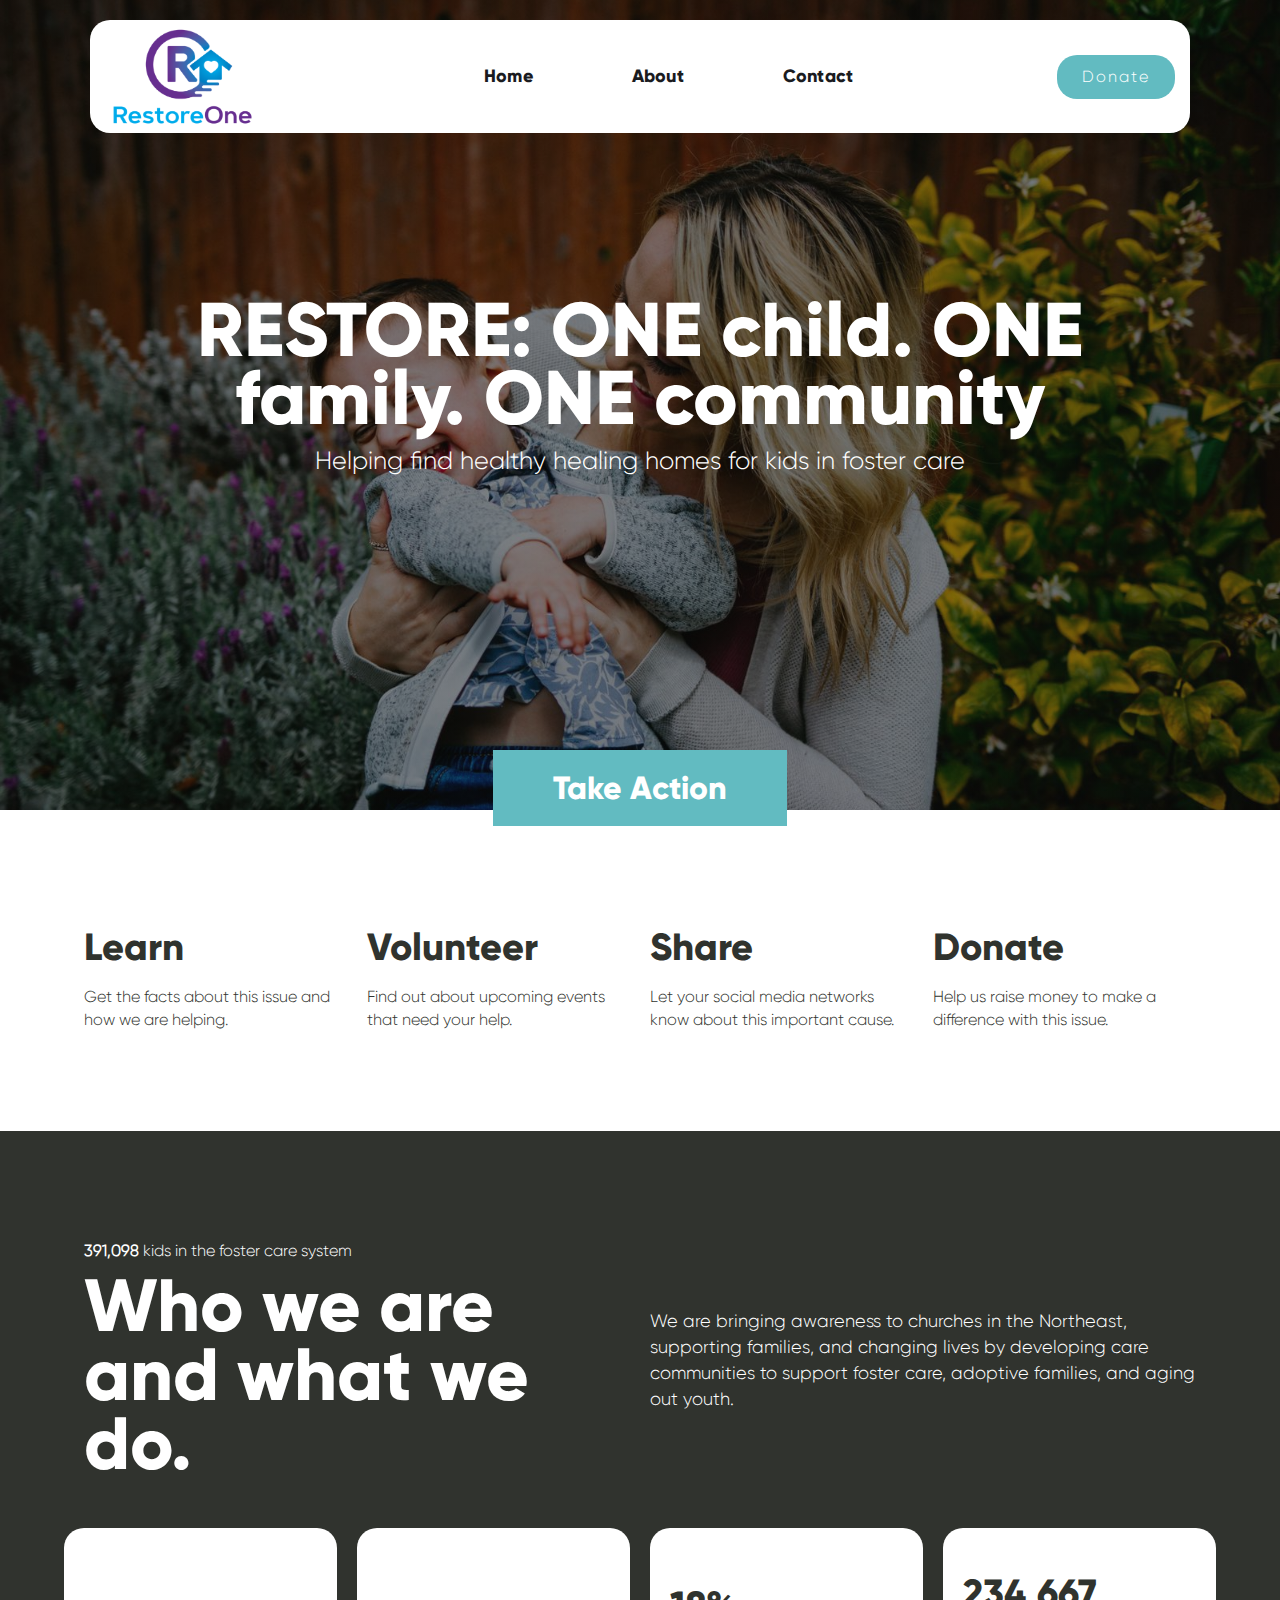
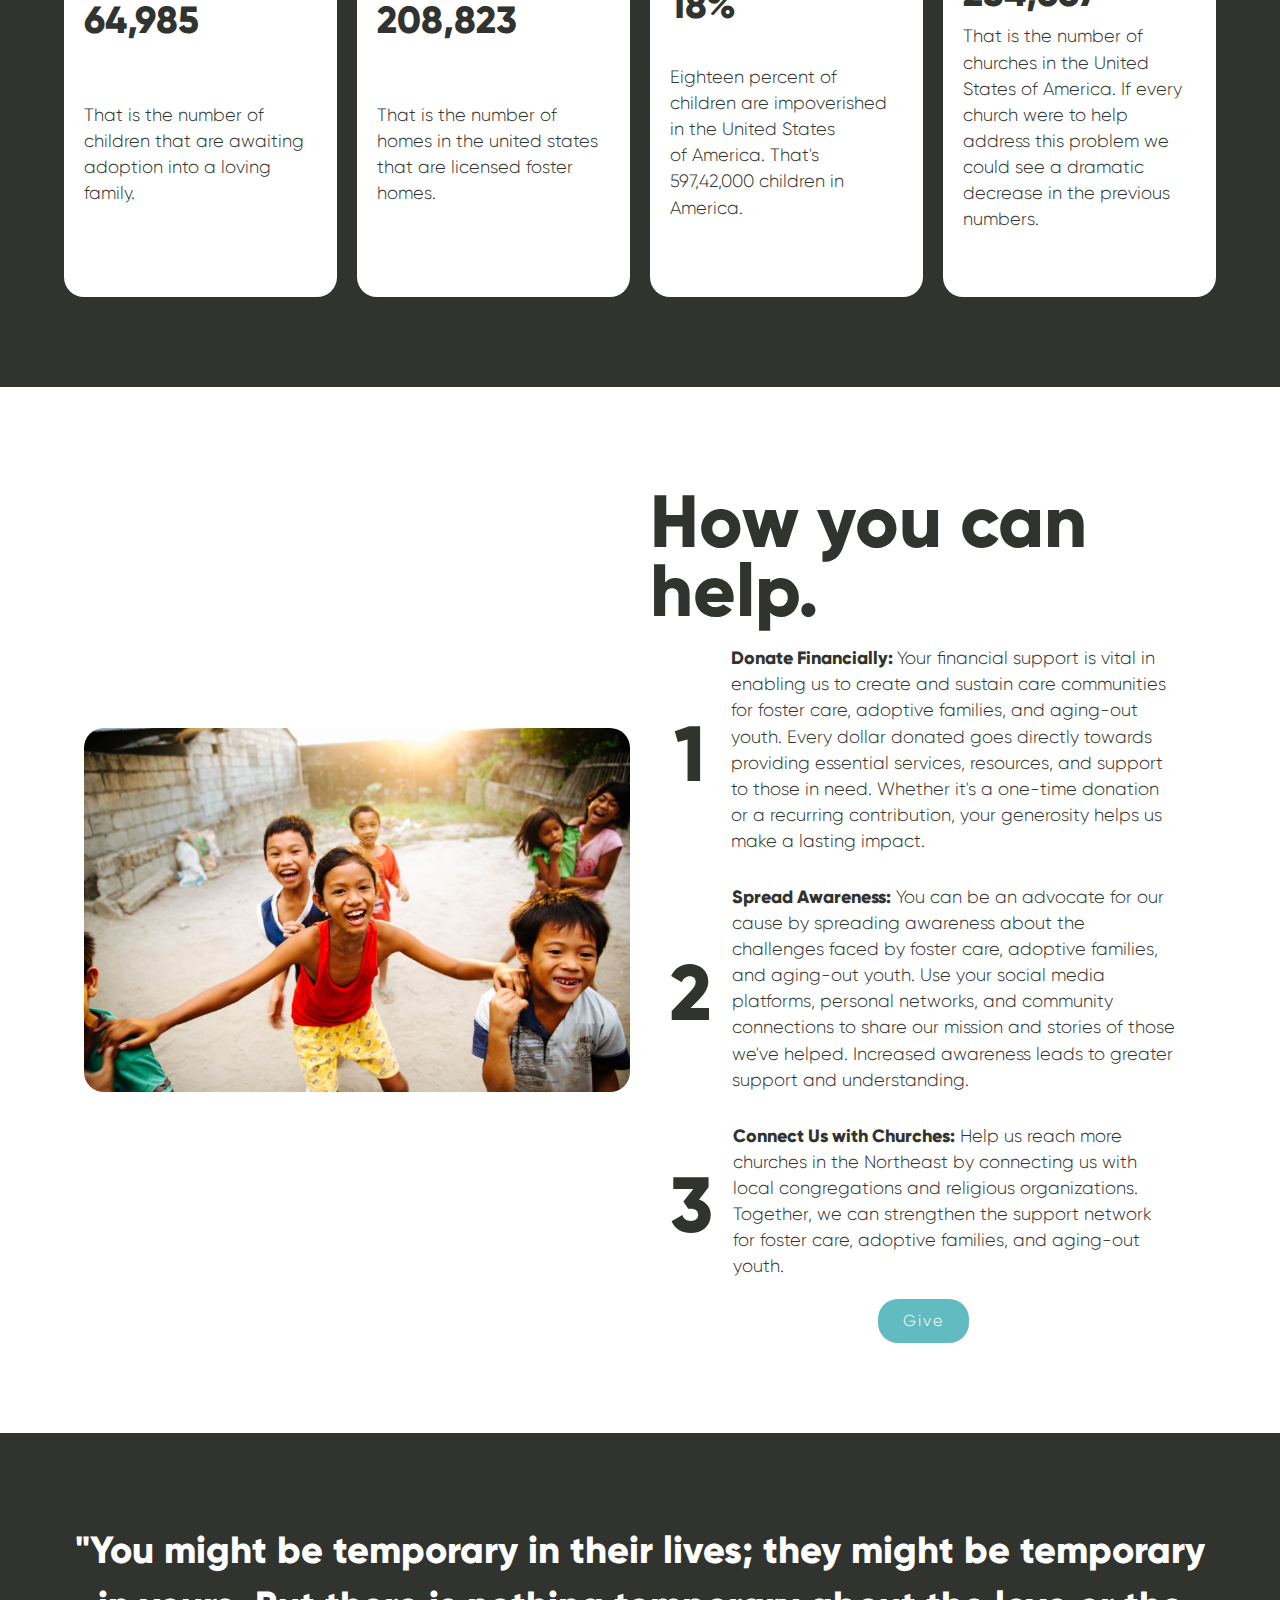
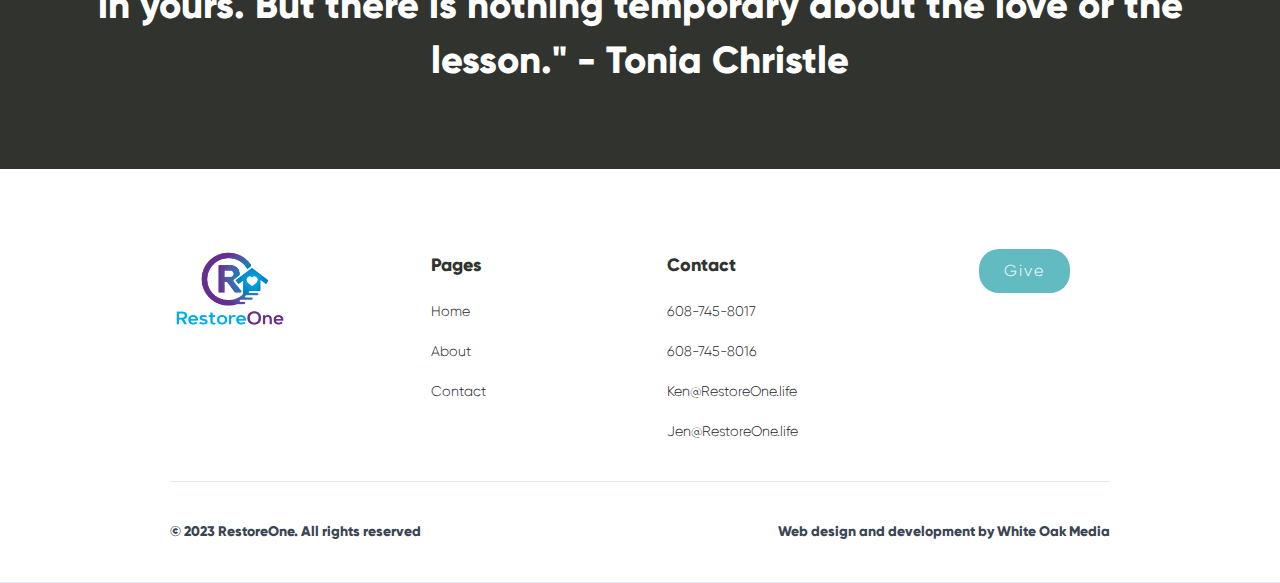
==== commit 0576c339: "Add files via upload" ====
--- a/index.html
+++ b/index.html
@@ -1,5 +1,5 @@
 <!DOCTYPE html><!--  This site was created in Webflow. https://www.webflow.com  -->
-<!--  Last Published: Thu Jul 27 2023 17:50:39 GMT+0000 (Coordinated Universal Time)  -->
+<!--  Last Published: Thu Jul 27 2023 18:03:32 GMT+0000 (Coordinated Universal Time)  -->
 <html data-wf-page="64a171747647dffce865725a" data-wf-site="64a171747647dffce8657257">
 <head>
   <meta charset="utf-8">
@@ -30,7 +30,7 @@
                 <a href="about.html" class="nav-link">About</a>
               </li>
               <li>
-                <a href="#" class="nav-link">Contact</a>
+                <a href="contact.html" class="nav-link">Contact</a>
               </li>
               <li class="mobile-margin-top-10">
                 <div class="nav-button-wrapper">
@@ -174,7 +174,9 @@
         <div class="footer-block-two">
           <div class="footer-title">Contact</div>
           <a href="tel:608-745-8017" class="footer-link-two">608-745-8017</a>
+          <a href="tel:608-745-8016" class="footer-link-two">608-745-8016</a>
           <a href="mailto:Ken@RestoreOne.life" class="footer-link-two">Ken@RestoreOne.life</a>
+          <a href="mailto:Jen@RestoreOne.life" class="footer-link-two">Jen@RestoreOne.life</a>
         </div>
         <div class="footer-block-two">
           <a href="https://giving.ag.org/donate/700001-285439" target="_blank" class="button-primary w-button">Give</a>
--- a/css/restoreone.webflow.css
+++ b/css/restoreone.webflow.css
@@ -41,6 +41,10 @@
   text-align: center;
   font-size: 76px;
   line-height: .9;
+}
+
+.heading.white {
+  color: #fff;
 }
 
 .section {
@@ -269,6 +273,10 @@
   position: relative;
 }
 
+.hero.smaller {
+  height: 30vh;
+}
+
 .image-19 {
   filter: invert();
   mix-blend-mode: normal;
@@ -946,8 +954,8 @@
 .contact-icon {
   width: 22px;
   height: 22px;
-  color: #b45143;
-  background-color: #b45143;
+  color: #62bbc1;
+  background-color: #62bbc1;
   justify-content: center;
   align-items: center;
   margin-right: 10px;
@@ -957,6 +965,7 @@
 
 .paragraph-15 {
   opacity: .75;
+  text-align: center;
   font-family: Georgia, Times, Times New Roman, serif;
   font-size: 16px;
   font-weight: 400;
@@ -1056,7 +1065,8 @@
 
 .contact-method-wrap {
   align-items: center;
-  margin-top: 20px;
+  margin-top: 10px;
+  margin-bottom: 10px;
   margin-right: 20px;
   display: flex;
 }
@@ -1064,7 +1074,7 @@
 .content-wrap-left-2 {
   flex-direction: column;
   justify-content: center;
-  align-items: flex-start;
+  align-items: center;
   padding-right: 15px;
   display: flex;
 }
@@ -1117,7 +1127,7 @@
 .section-title-2 {
   color: #62bbc1;
   text-transform: none;
-  margin-bottom: 10px;
+  margin-bottom: 0;
   font-size: 16px;
   font-weight: 600;
   line-height: 22px;
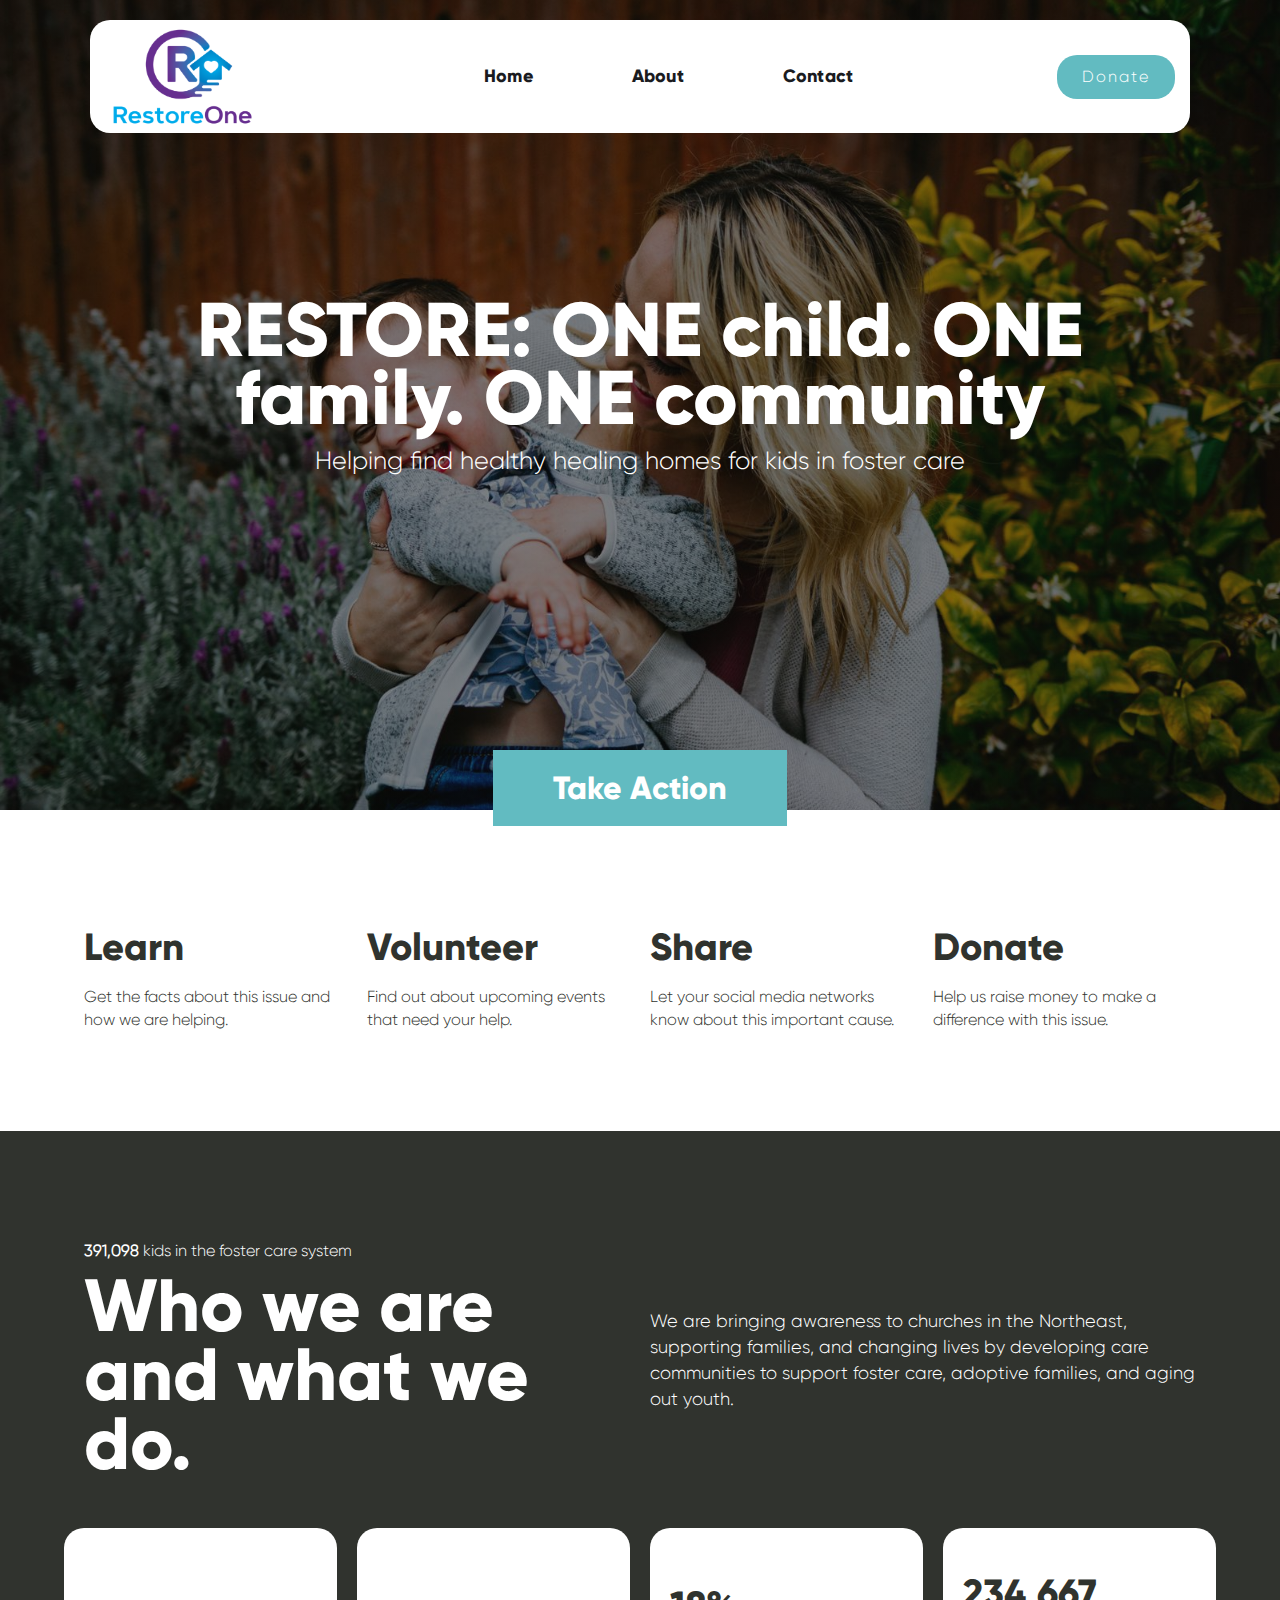
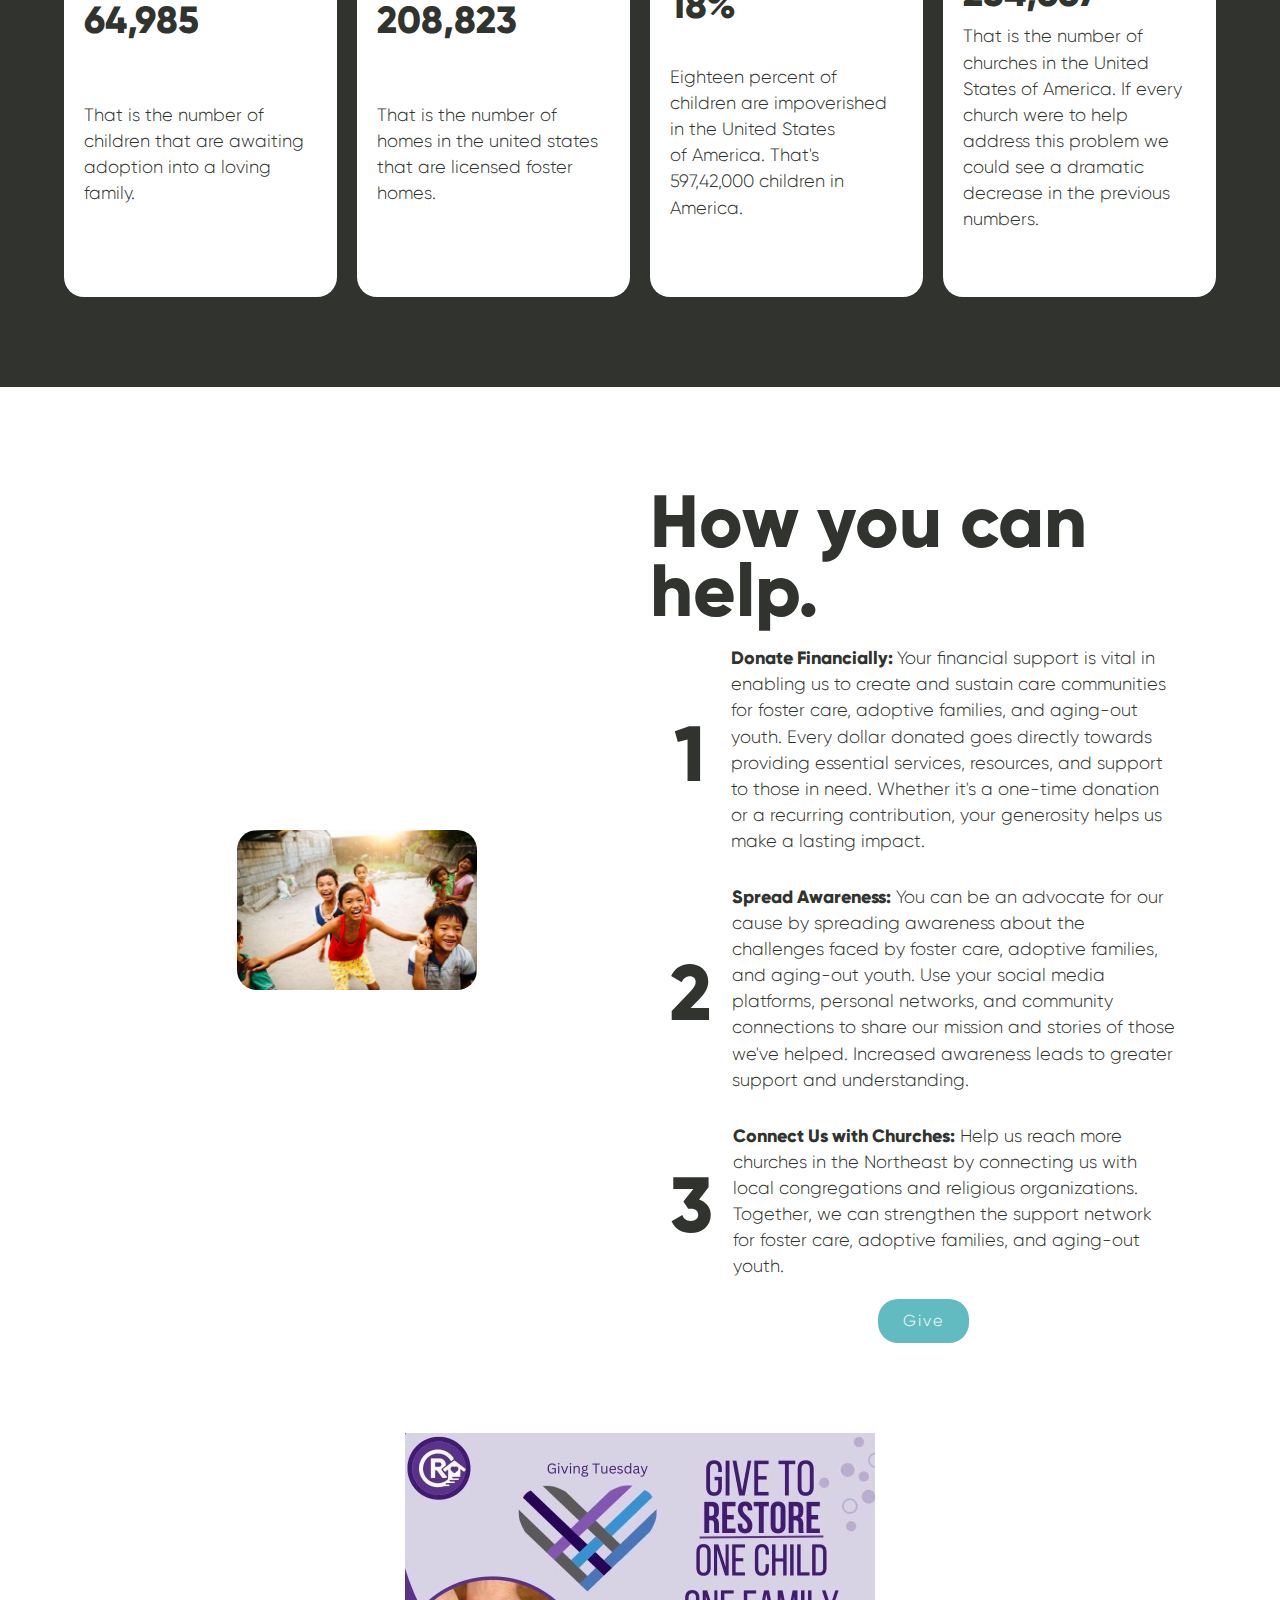
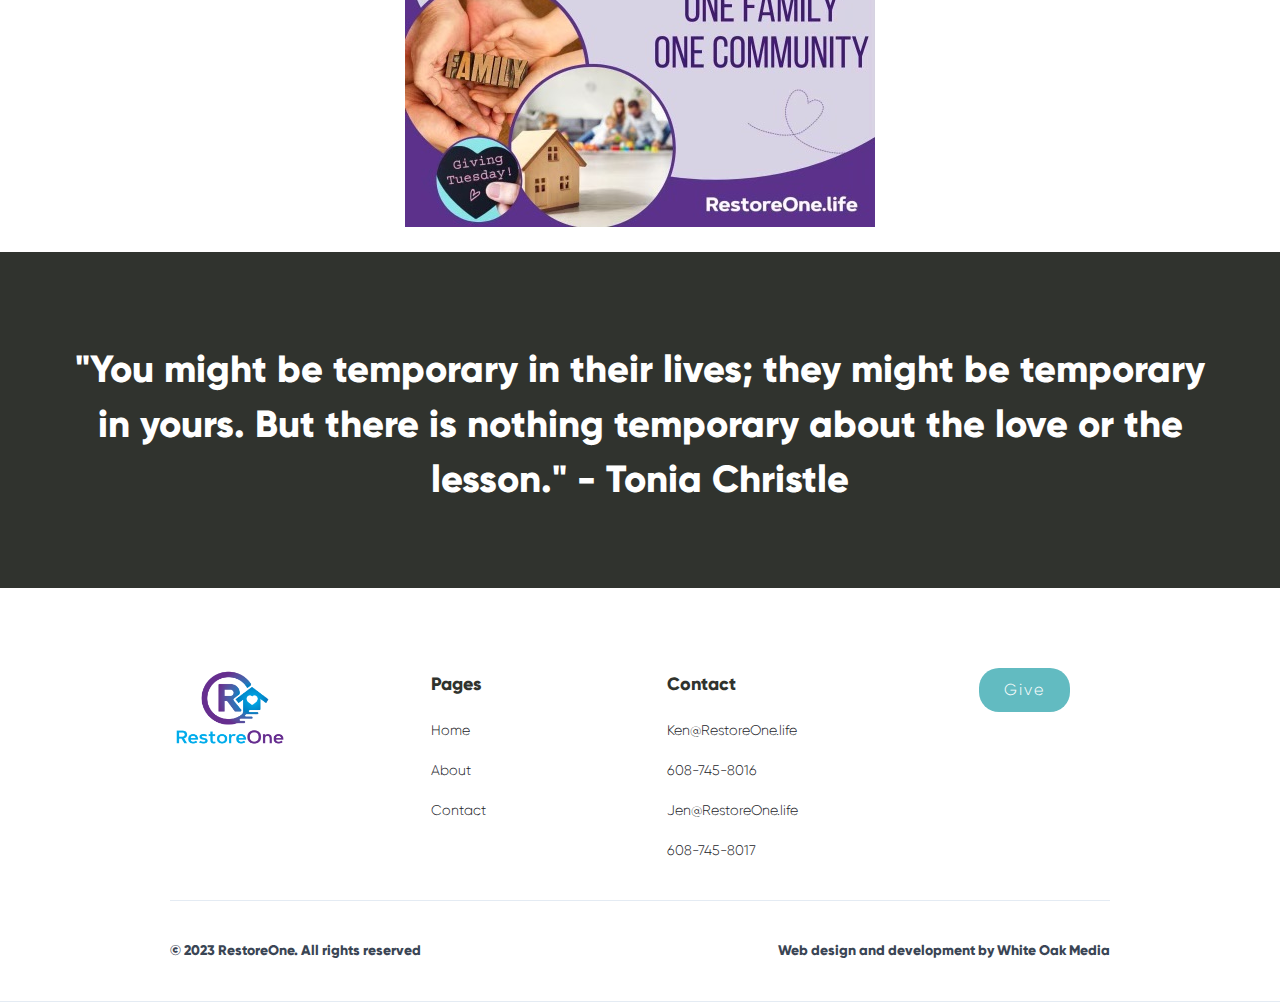
==== commit 8f5d8d41: "Add files via upload" ====
--- a/index.html
+++ b/index.html
@@ -1,5 +1,5 @@
 <!DOCTYPE html><!--  This site was created in Webflow. https://www.webflow.com  -->
-<!--  Last Published: Thu Jul 27 2023 18:03:32 GMT+0000 (Coordinated Universal Time)  -->
+<!--  Last Published: Fri Nov 24 2023 13:55:21 GMT+0000 (Coordinated Universal Time)  -->
 <html data-wf-page="64a171747647dffce865725a" data-wf-site="64a171747647dffce8657257">
 <head>
   <meta charset="utf-8">
@@ -14,7 +14,7 @@
   <link href="images/webclip.png" rel="apple-touch-icon">
 </head>
 <body class="body">
-  <div class="navbar-no-shadow wf-section">
+  <div class="navbar-no-shadow">
     <div data-animation="default" data-collapse="medium" data-duration="400" data-easing="ease" data-easing2="ease" role="banner" class="navbar-no-shadow-container w-nav">
       <div class="container-regular">
         <div class="navbar-wrapper">
@@ -46,7 +46,7 @@
       </div>
     </div>
   </div>
-  <section class="hero wf-section">
+  <section class="hero">
     <div class="container-grid"></div>
     <div><img src="images/gabe-pierce-htEGTleSCZk-unsplash.jpg" loading="eager" sizes="100vw" srcset="images/gabe-pierce-htEGTleSCZk-unsplash-p-500.jpg 500w, images/gabe-pierce-htEGTleSCZk-unsplash-p-800.jpg 800w, images/gabe-pierce-htEGTleSCZk-unsplash-p-1080.jpg 1080w, images/gabe-pierce-htEGTleSCZk-unsplash-p-1600.jpg 1600w, images/gabe-pierce-htEGTleSCZk-unsplash-p-2000.jpg 2000w, images/gabe-pierce-htEGTleSCZk-unsplash-p-2600.jpg 2600w, images/gabe-pierce-htEGTleSCZk-unsplash-p-3200.jpg 3200w, images/gabe-pierce-htEGTleSCZk-unsplash.jpg 5184w" alt="" class="image-16"></div>
     <div class="w-layout-blockcontainer container w-container">
@@ -59,7 +59,7 @@
       </div>
     </div>
   </section>
-  <section class="defaultsection wf-section">
+  <section class="defaultsection">
     <div class="w-layout-blockcontainer container-3 w-container">
       <div id="w-node-e8a34cbf-92af-0d6b-7c64-f0d768ea8170-e865725a" class="w-layout-layout wf-layout-layout">
         <div id="w-node-e8a34cbf-92af-0d6b-7c64-f0d768ea8171-e865725a" class="w-layout-cell cell-8">
@@ -81,7 +81,7 @@
       </div>
     </div>
   </section>
-  <section class="defaultsection dark wf-section">
+  <section class="defaultsection dark">
     <div class="w-layout-blockcontainer container-3 w-container">
       <div id="w-node-_1edd5c46-1315-18ca-df4c-8b3fa09c31a3-e865725a" class="w-layout-layout quick-stack-2 wf-layout-layout">
         <div id="w-node-_7f26dea6-50ec-61cb-aea2-467a1e60c47e-e865725a" class="w-layout-cell">
@@ -114,10 +114,10 @@
       </div>
     </div>
   </section>
-  <section class="defaultsection wf-section">
+  <section class="defaultsection">
     <div class="w-layout-blockcontainer container-3 w-container">
       <div id="w-node-_7d0aca17-34a0-0b78-753f-2346e7674928-e865725a" class="w-layout-layout quick-stack-5 wf-layout-layout">
-        <div id="w-node-_7d0aca17-34a0-0b78-753f-2346e7674929-e865725a" class="w-layout-cell cell-90"><img src="images/avel-chuklanov-Ks4t8IK8Kgw-unsplash-1.jpg" loading="lazy" sizes="(max-width: 479px) 100vw, (max-width: 1919px) 90vw, 1503px" srcset="images/avel-chuklanov-Ks4t8IK8Kgw-unsplash-1-p-500.jpg 500w, images/avel-chuklanov-Ks4t8IK8Kgw-unsplash-1-p-800.jpg 800w, images/avel-chuklanov-Ks4t8IK8Kgw-unsplash-1-p-1080.jpg 1080w, images/avel-chuklanov-Ks4t8IK8Kgw-unsplash-1-p-1600.jpg 1600w, images/avel-chuklanov-Ks4t8IK8Kgw-unsplash-1-p-2000.jpg 2000w, images/avel-chuklanov-Ks4t8IK8Kgw-unsplash-1-p-2600.jpg 2600w, images/avel-chuklanov-Ks4t8IK8Kgw-unsplash-1.jpg 2880w" alt="" class="image-21"></div>
+        <div id="w-node-_7d0aca17-34a0-0b78-753f-2346e7674929-e865725a" class="w-layout-cell cell-90"><img src="images/avel-chuklanov-Ks4t8IK8Kgw-unsplash-1.jpg" loading="lazy" sizes="240px" srcset="images/avel-chuklanov-Ks4t8IK8Kgw-unsplash-1-p-500.jpg 500w, images/avel-chuklanov-Ks4t8IK8Kgw-unsplash-1-p-800.jpg 800w, images/avel-chuklanov-Ks4t8IK8Kgw-unsplash-1-p-1080.jpg 1080w, images/avel-chuklanov-Ks4t8IK8Kgw-unsplash-1-p-1600.jpg 1600w, images/avel-chuklanov-Ks4t8IK8Kgw-unsplash-1-p-2000.jpg 2000w, images/avel-chuklanov-Ks4t8IK8Kgw-unsplash-1-p-2600.jpg 2600w, images/avel-chuklanov-Ks4t8IK8Kgw-unsplash-1.jpg 2880w" alt="" class="image-21"></div>
         <div id="w-node-_7d0aca17-34a0-0b78-753f-2346e767492a-e865725a" class="w-layout-cell cell-5">
           <h4 class="subhead black">How you can help.</h4>
           <div id="w-node-_5b670728-452a-ae5b-795d-80789c5df023-e865725a" class="w-layout-layout quick-stack-4 wf-layout-layout">
@@ -151,12 +151,15 @@
       </div>
     </div>
   </section>
-  <section class="defaultsection dark wf-section">
+  <div class="w-layout-blockcontainer container-7 w-container">
+    <a href="https://giving.ag.org/donate/700001-285439" class="w-inline-block"><img src="images/Website-updates-from-White-Oak-Media.jpeg" loading="lazy" alt=""></a>
+  </div>
+  <section class="defaultsection dark">
     <div class="w-layout-blockcontainer container-3 w-container">
       <h1 class="heading-10">&quot;You might be temporary in their lives; they might be temporary in yours. But there is nothing temporary about the love or the lesson.&quot; - Tonia Christle</h1>
     </div>
   </section>
-  <section class="footer-light wf-section">
+  <section class="footer-light">
     <div class="container-6">
       <div class="footer-wrapper-two">
         <a href="#" class="footer-brand w-inline-block"><img src="images/unnamed.png" loading="lazy" width="120" alt=""></a>
@@ -173,10 +176,10 @@
         </div>
         <div class="footer-block-two">
           <div class="footer-title">Contact</div>
+          <a href="mailto:Ken@RestoreOne.life" class="footer-link-two">Ken@RestoreOne.life</a>
+          <a href="tel:608-745-8016" class="footer-link-two">608-745-8016</a>
+          <a href="mailto:Jen@RestoreOne.life" class="footer-link-two">Jen@RestoreOne.life</a>
           <a href="tel:608-745-8017" class="footer-link-two">608-745-8017</a>
-          <a href="tel:608-745-8016" class="footer-link-two">608-745-8016</a>
-          <a href="mailto:Ken@RestoreOne.life" class="footer-link-two">Ken@RestoreOne.life</a>
-          <a href="mailto:Jen@RestoreOne.life" class="footer-link-two">Jen@RestoreOne.life</a>
         </div>
         <div class="footer-block-two">
           <a href="https://giving.ag.org/donate/700001-285439" target="_blank" class="button-primary w-button">Give</a>
--- a/css/webflow.css
+++ b/css/webflow.css
@@ -172,10 +172,10 @@
   right: 12px !important;
   bottom: 12px !important;
   left: auto !important;
-  color: #AAADB0 !important;
+  color: #aaadb0 !important;
   background-color: #fff !important;
   border-radius: 3px !important;
-  padding: 6px 8px 6px 6px !important;
+  padding: 6px !important;
   font-size: 12px !important;
   opacity: 1 !important;
   line-height: 14px !important;
--- a/css/restoreone.webflow.css
+++ b/css/restoreone.webflow.css
@@ -1,3 +1,9 @@
+:root {
+  --dark-turquoise: #62bbc1;
+  --dark-slate-grey: #30332e;
+  --medium-blue: #1d289e;
+}
+
 .w-layout-blockcontainer {
   max-width: 940px;
   margin-left: auto;
@@ -212,10 +218,10 @@
 }
 
 .button-primary {
+  background-color: var(--dark-turquoise);
   color: #fff;
   letter-spacing: 2px;
   text-transform: capitalize;
-  background-color: #62bbc1;
   border-radius: 20px;
   padding: 12px 25px;
   font-family: Gilroy Light, sans-serif;
@@ -234,11 +240,13 @@
 }
 
 .button-primary.outline {
+  outline-color: var(--dark-turquoise);
   outline-offset: 0px;
-  color: #30332e;
+  color: var(--dark-slate-grey);
   text-transform: capitalize;
   background-color: rgba(0, 0, 0, 0);
-  outline: 1px solid #62bbc1;
+  outline-width: 1px;
+  outline-style: solid;
   margin-left: 45px;
   font-family: Gilroy Light, sans-serif;
 }
@@ -594,17 +602,17 @@
 }
 
 .div-block-6 {
-  background-color: #62bbc1;
+  background-color: var(--dark-turquoise);
 }
 
 .heading-7 {
-  color: #30332e;
+  color: var(--dark-slate-grey);
   font-size: 38px;
   line-height: 1.45;
 }
 
 .paragraph-4 {
-  color: #30332e;
+  color: var(--dark-slate-grey);
   font-family: Gilroy Light, sans-serif;
   font-size: 16px;
   line-height: 1.45;
@@ -644,7 +652,7 @@
 }
 
 .heading-8 {
-  color: #30332e;
+  color: var(--dark-slate-grey);
   font-size: 38px;
 }
 
@@ -654,7 +662,7 @@
 }
 
 .maintext.black {
-  color: #30332e;
+  color: var(--dark-slate-grey);
   margin-top: 10px;
   margin-bottom: 20px;
   font-size: 18px;
@@ -680,7 +688,7 @@
 }
 
 .subhead.black {
-  color: #30332e;
+  color: var(--dark-slate-grey);
 }
 
 .text-block {
@@ -706,7 +714,7 @@
 }
 
 .defaultsection.dark {
-  background-color: #30332e;
+  background-color: var(--dark-slate-grey);
   padding: 70px 5vw;
 }
 
@@ -763,7 +771,7 @@
 }
 
 .clients-title {
-  color: #30332e;
+  color: var(--dark-slate-grey);
   text-align: center;
   font-size: 24px;
   line-height: 32px;
@@ -780,7 +788,7 @@
 }
 
 .text-block-2 {
-  color: #30332e;
+  color: var(--dark-slate-grey);
   font-size: 4.9rem;
   font-weight: 700;
   line-height: 1.45;
@@ -842,7 +850,7 @@
 }
 
 .footer-title {
-  color: #30332e;
+  color: var(--dark-slate-grey);
   font-size: 18px;
   font-weight: 500;
   line-height: 32px;
@@ -948,14 +956,14 @@
 }
 
 .text-block-3 {
-  color: #30332e;
+  color: var(--dark-slate-grey);
 }
 
 .contact-icon {
   width: 22px;
   height: 22px;
-  color: #62bbc1;
-  background-color: #62bbc1;
+  background-color: var(--dark-turquoise);
+  color: var(--dark-turquoise);
   justify-content: center;
   align-items: center;
   margin-right: 10px;
@@ -1125,7 +1133,7 @@
 }
 
 .section-title-2 {
-  color: #62bbc1;
+  color: var(--dark-turquoise);
   text-transform: none;
   margin-bottom: 0;
   font-size: 16px;
@@ -1149,6 +1157,20 @@
 
 .link-block {
   text-decoration: none;
+}
+
+.heading-11 {
+  color: #fff;
+  font-family: Gilroy, sans-serif;
+  font-size: 5.6rem;
+  line-height: 1.45;
+}
+
+.container-7 {
+  justify-content: center;
+  align-items: center;
+  margin-bottom: 25px;
+  display: flex;
 }
 
 @media screen and (min-width: 1920px) {
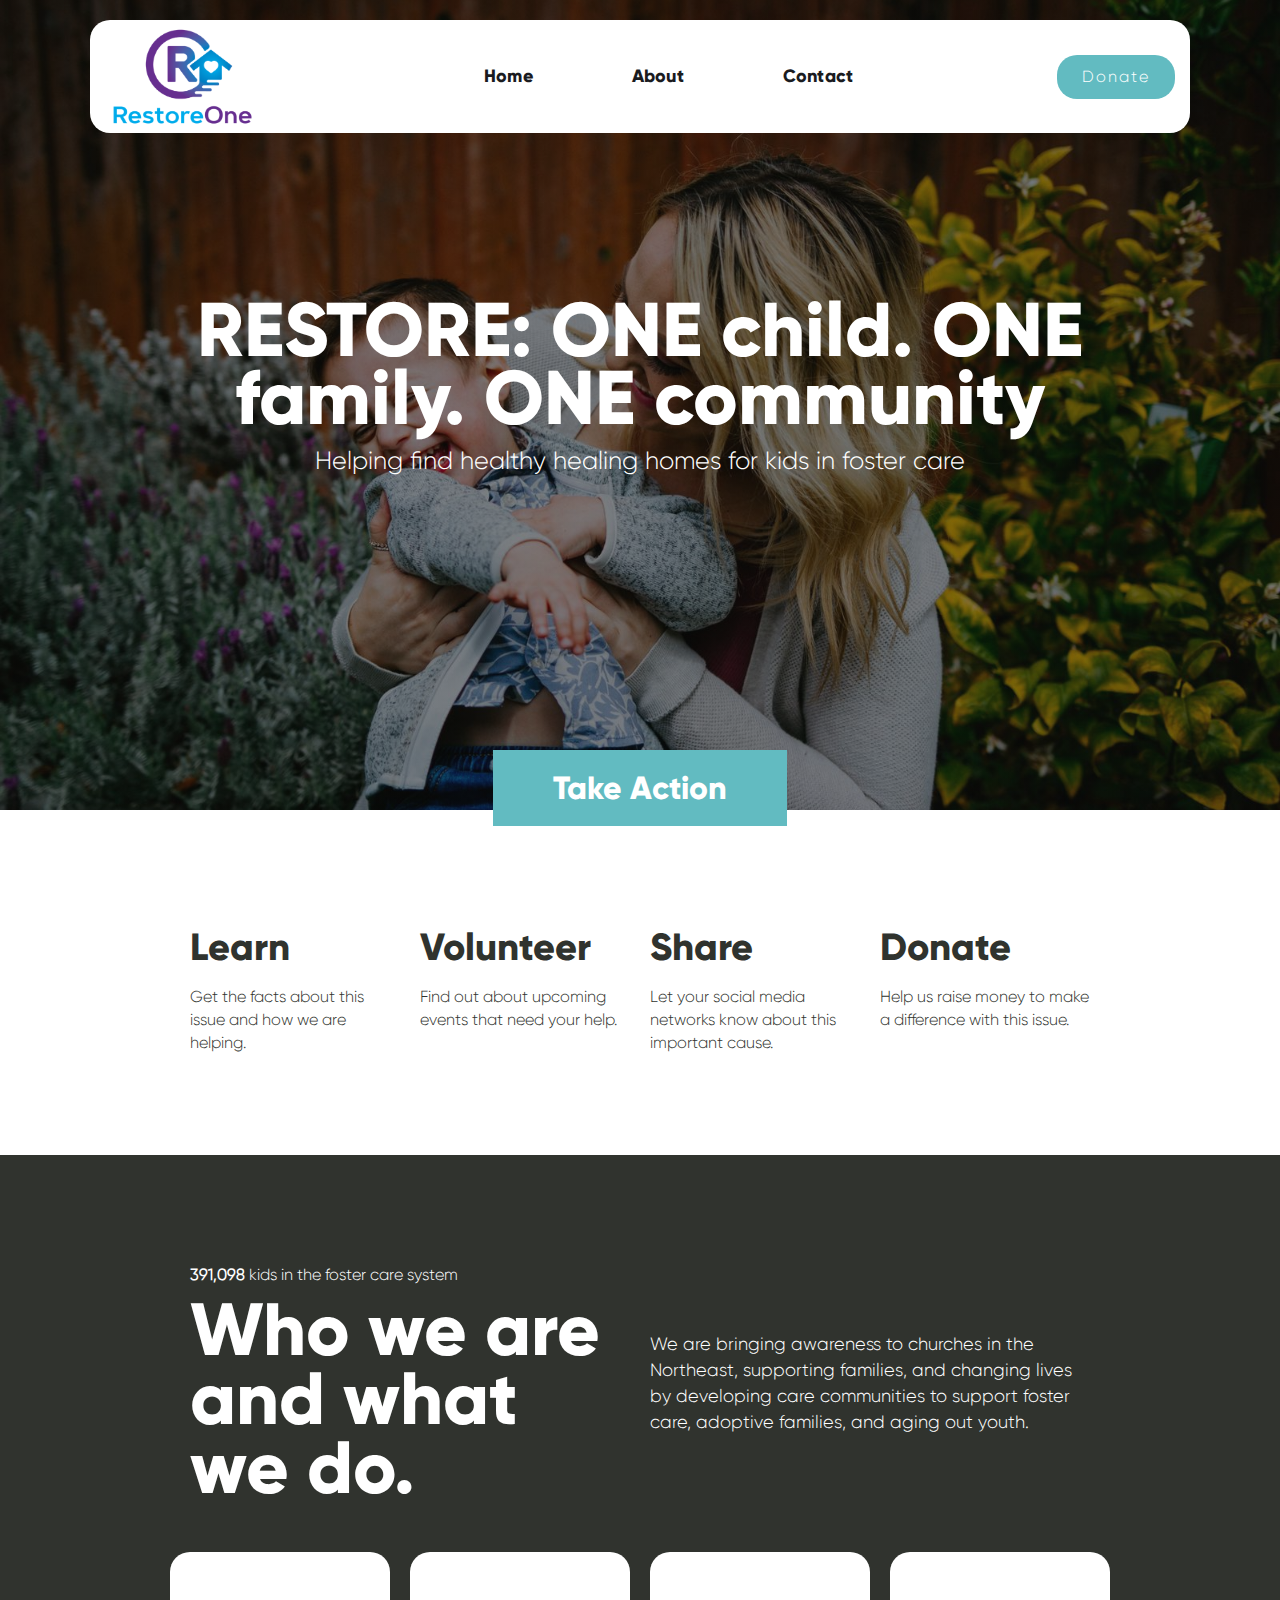
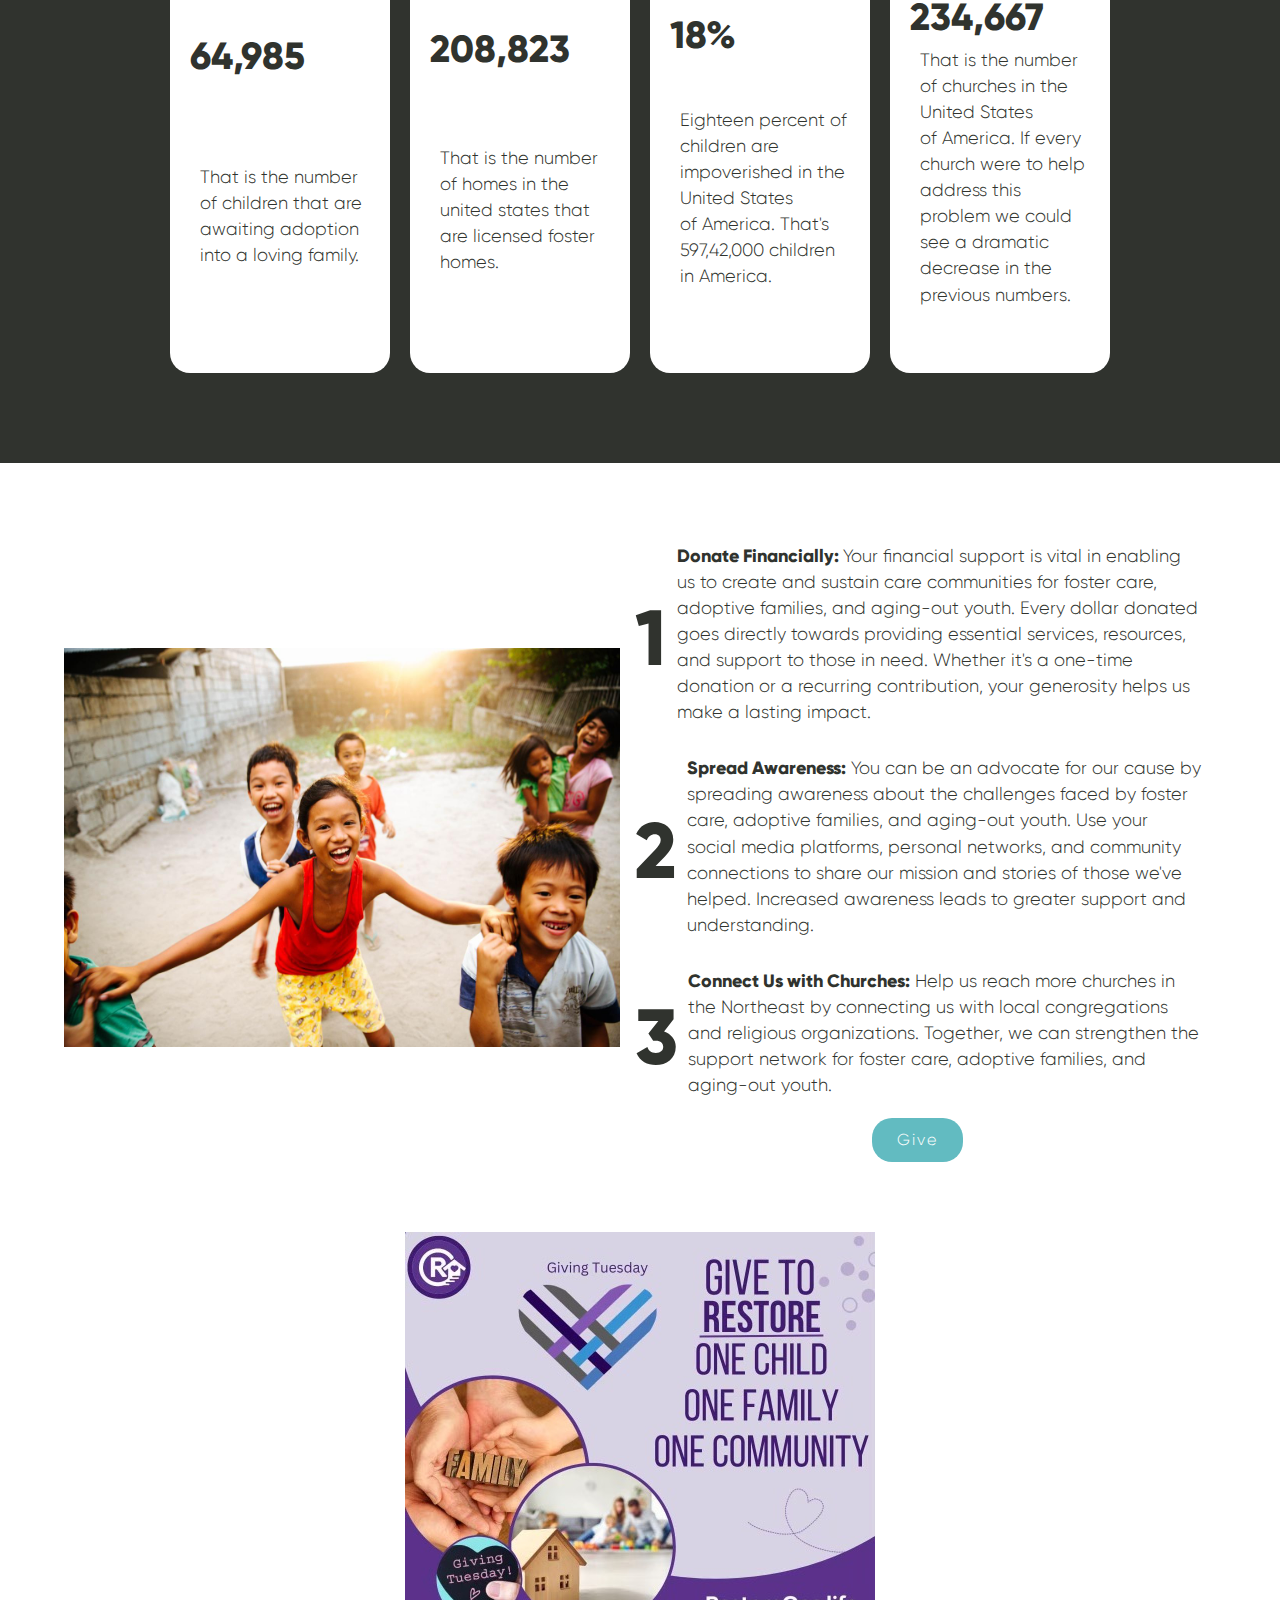
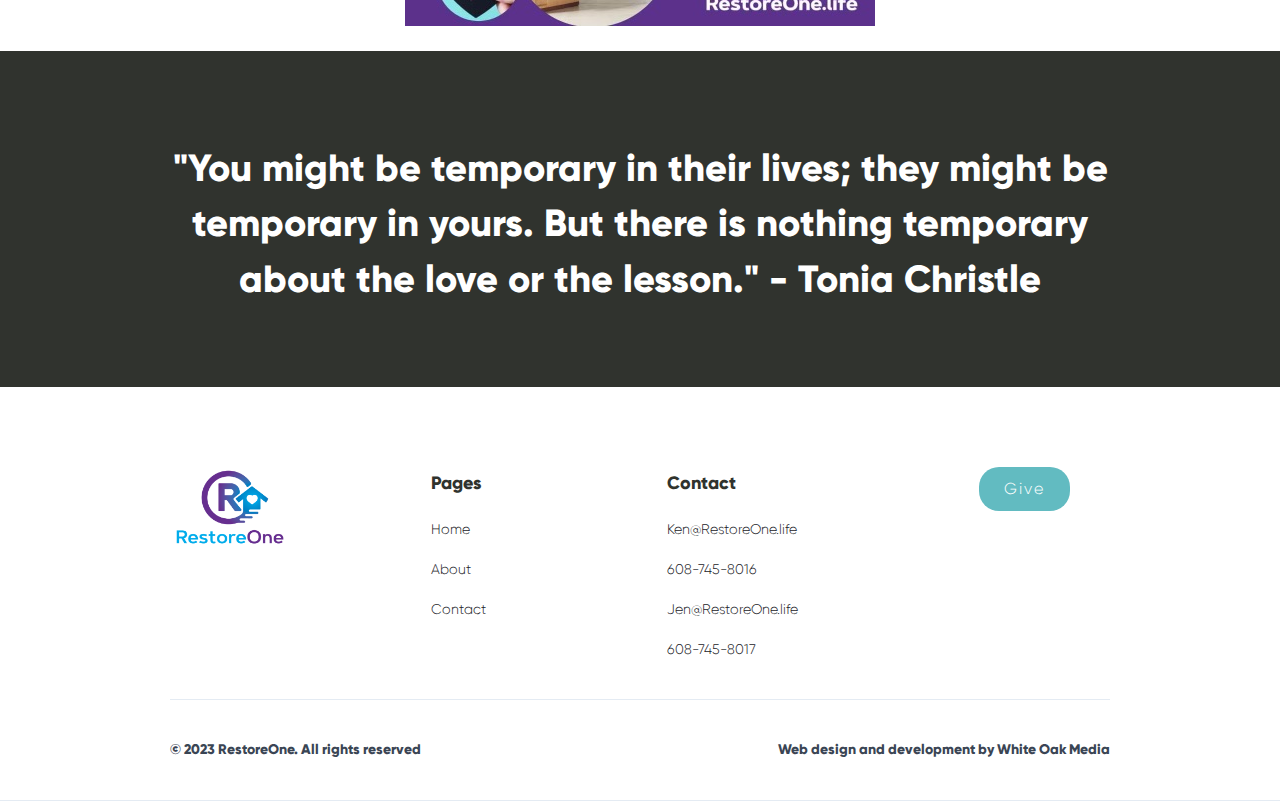
==== commit 2af3731a: "Add files via upload" ====
--- a/index.html
+++ b/index.html
@@ -1,5 +1,5 @@
 <!DOCTYPE html><!--  This site was created in Webflow. https://www.webflow.com  -->
-<!--  Last Published: Fri Nov 24 2023 13:55:21 GMT+0000 (Coordinated Universal Time)  -->
+<!--  Last Published: Fri Nov 24 2023 14:18:28 GMT+0000 (Coordinated Universal Time)  -->
 <html data-wf-page="64a171747647dffce865725a" data-wf-site="64a171747647dffce8657257">
 <head>
   <meta charset="utf-8">
@@ -115,38 +115,23 @@
     </div>
   </section>
   <section class="defaultsection">
-    <div class="w-layout-blockcontainer container-3 w-container">
-      <div id="w-node-_7d0aca17-34a0-0b78-753f-2346e7674928-e865725a" class="w-layout-layout quick-stack-5 wf-layout-layout">
-        <div id="w-node-_7d0aca17-34a0-0b78-753f-2346e7674929-e865725a" class="w-layout-cell cell-90"><img src="images/avel-chuklanov-Ks4t8IK8Kgw-unsplash-1.jpg" loading="lazy" sizes="240px" srcset="images/avel-chuklanov-Ks4t8IK8Kgw-unsplash-1-p-500.jpg 500w, images/avel-chuklanov-Ks4t8IK8Kgw-unsplash-1-p-800.jpg 800w, images/avel-chuklanov-Ks4t8IK8Kgw-unsplash-1-p-1080.jpg 1080w, images/avel-chuklanov-Ks4t8IK8Kgw-unsplash-1-p-1600.jpg 1600w, images/avel-chuklanov-Ks4t8IK8Kgw-unsplash-1-p-2000.jpg 2000w, images/avel-chuklanov-Ks4t8IK8Kgw-unsplash-1-p-2600.jpg 2600w, images/avel-chuklanov-Ks4t8IK8Kgw-unsplash-1.jpg 2880w" alt="" class="image-21"></div>
-        <div id="w-node-_7d0aca17-34a0-0b78-753f-2346e767492a-e865725a" class="w-layout-cell cell-5">
-          <h4 class="subhead black">How you can help.</h4>
-          <div id="w-node-_5b670728-452a-ae5b-795d-80789c5df023-e865725a" class="w-layout-layout quick-stack-4 wf-layout-layout">
-            <div id="w-node-_5b670728-452a-ae5b-795d-80789c5df024-e865725a" class="w-layout-cell cell-89">
-              <div class="text-block-2">1</div>
-            </div>
-            <div id="w-node-_5b670728-452a-ae5b-795d-80789c5df025-e865725a" class="w-layout-cell">
-              <p class="maintext black"><span class="text-span-2">Donate Financially: </span>Your financial support is vital in enabling us to create and sustain care communities for foster care, adoptive families, and aging-out youth. Every dollar donated goes directly towards providing essential services, resources, and support to those in need. Whether it&#x27;s a one-time donation or a recurring contribution, your generosity helps us make a lasting impact.</p>
-            </div>
-          </div>
-          <div id="w-node-aa34e279-5e27-3c91-d38a-0f8223c46fc1-e865725a" class="w-layout-layout quick-stack-4 wf-layout-layout">
-            <div id="w-node-aa34e279-5e27-3c91-d38a-0f8223c46fc2-e865725a" class="w-layout-cell cell-89">
-              <div class="text-block-2">2</div>
-            </div>
-            <div id="w-node-aa34e279-5e27-3c91-d38a-0f8223c46fc5-e865725a" class="w-layout-cell">
-              <p class="maintext black"><span class="text-span-3">Spread Awareness:</span> You can be an advocate for our cause by spreading awareness about the challenges faced by foster care, adoptive families, and aging-out youth. Use your social media platforms, personal networks, and community connections to share our mission and stories of those we&#x27;ve helped. Increased awareness leads to greater support and understanding.</p>
-            </div>
-          </div>
-          <div id="w-node-_9fe6c55f-c598-ad77-5623-38e765b60b1a-e865725a" class="w-layout-layout quick-stack-4 wf-layout-layout">
-            <div id="w-node-_9fe6c55f-c598-ad77-5623-38e765b60b1b-e865725a" class="w-layout-cell cell-89">
-              <div class="text-block-2">3</div>
-            </div>
-            <div id="w-node-_9fe6c55f-c598-ad77-5623-38e765b60b1e-e865725a" class="w-layout-cell">
-              <p class="maintext black"><span class="text-span-3"><strong>Connect Us with Churches</strong>:</span> Help us reach more churches in the Northeast by connecting us with local congregations and religious organizations. Together, we can strengthen the support network for foster care, adoptive families, and aging-out youth.</p>
-            </div>
-          </div>
-          <div class="div-block-7">
-            <a href="https://giving.ag.org/donate/700001-285439" target="_blank" class="button-primary w-button">Give</a>
-          </div>
+    <div class="w-layout-blockcontainer container-3 large w-container">
+      <div class="div-block-10"><img src="images/Avel-Chuklanov.jpg" loading="lazy" sizes="(max-width: 479px) 100vw, (max-width: 767px) 90vw, (max-width: 991px) 599px, (max-width: 1919px) 49vw, 35vw" srcset="images/Avel-Chuklanov.jpg 500w, images/Avel-Chuklanov.jpg 800w, images/Avel-Chuklanov.jpg 1080w, images/Avel-Chuklanov.jpg 1440w" alt="" class="image-22"></div>
+      <div class="div-block-8">
+        <div class="div-block-9">
+          <div class="text-block-2">1</div>
+          <p class="maintext black"><span class="text-span-2">Donate Financially: </span>Your financial support is vital in enabling us to create and sustain care communities for foster care, adoptive families, and aging-out youth. Every dollar donated goes directly towards providing essential services, resources, and support to those in need. Whether it&#x27;s a one-time donation or a recurring contribution, your generosity helps us make a lasting impact.</p>
+        </div>
+        <div class="div-block-9">
+          <div class="text-block-2">2</div>
+          <p class="maintext black"><span class="text-span-3">Spread Awareness:</span> You can be an advocate for our cause by spreading awareness about the challenges faced by foster care, adoptive families, and aging-out youth. Use your social media platforms, personal networks, and community connections to share our mission and stories of those we&#x27;ve helped. Increased awareness leads to greater support and understanding.</p>
+        </div>
+        <div class="div-block-9">
+          <div class="text-block-2">3</div>
+          <p class="maintext black"><span class="text-span-3"><strong>Connect Us with Churches</strong>:</span> Help us reach more churches in the Northeast by connecting us with local congregations and religious organizations. Together, we can strengthen the support network for foster care, adoptive families, and aging-out youth.</p>
+        </div>
+        <div class="div-block-7">
+          <a href="https://giving.ag.org/donate/700001-285439" target="_blank" class="button-primary w-button">Give</a>
         </div>
       </div>
     </div>
--- a/css/restoreone.webflow.css
+++ b/css/restoreone.webflow.css
@@ -619,7 +619,13 @@
 }
 
 .container-3 {
-  max-width: 1503px;
+  justify-content: center;
+  align-items: center;
+  display: flex;
+}
+
+.container-3.large {
+  max-width: 1500px;
 }
 
 .quick-stack {
@@ -665,6 +671,7 @@
   color: var(--dark-slate-grey);
   margin-top: 10px;
   margin-bottom: 20px;
+  margin-left: 10px;
   font-size: 18px;
   line-height: 1.45;
 }
@@ -1173,6 +1180,23 @@
   display: flex;
 }
 
+.div-block-8 {
+  width: 50vw;
+  padding-left: 15px;
+  padding-right: 15px;
+}
+
+.div-block-9 {
+  justify-content: flex-start;
+  align-items: center;
+  display: flex;
+}
+
+.image-22 {
+  width: 599px;
+  height: 399px;
+}
+
 @media screen and (min-width: 1920px) {
   .maintext.black {
     font-size: 20px;
@@ -1202,6 +1226,10 @@
   .form-section-03 {
     margin-left: 0;
     margin-right: 0;
+  }
+
+  .image-22 {
+    width: 764px;
   }
 }
 
@@ -1287,6 +1315,10 @@
     margin-top: 40px;
   }
 
+  .container-3.large {
+    flex-direction: column;
+  }
+
   .quick-stack-2 {
     padding-left: 20px;
     padding-right: 20px;
@@ -1347,6 +1379,10 @@
   .form-section-03 {
     padding-left: 20px;
     padding-right: 20px;
+  }
+
+  .div-block-8 {
+    width: auto;
   }
 }
 
@@ -1517,6 +1553,15 @@
   .content-wrap-left-2 {
     padding-left: 0;
     padding-right: 0;
+  }
+
+  .div-block-10 {
+    width: auto;
+  }
+
+  .image-22 {
+    width: 495px;
+    height: 322px;
   }
 }
 
@@ -1677,6 +1722,10 @@
     padding-right: 10px;
   }
 
+  .image-21 {
+    margin-bottom: 35px;
+  }
+
   .cell-5 {
     flex-direction: column;
     align-items: center;
@@ -1816,6 +1865,29 @@
     padding-left: 0;
     padding-right: 0;
   }
+
+  .container-7 {
+    padding-left: 20px;
+    padding-right: 20px;
+  }
+
+  .div-block-8 {
+    width: auto;
+  }
+
+  .div-block-9 {
+    flex-direction: column;
+  }
+
+  .div-block-10 {
+    width: auto;
+    margin-bottom: 20px;
+  }
+
+  .image-22 {
+    width: 258px;
+    height: 171px;
+  }
 }
 
 #w-node-e8a34cbf-92af-0d6b-7c64-f0d768ea8170-e865725a {
@@ -1842,51 +1914,6 @@
 }
 
 #w-node-_3d50244c-3d37-5c69-e3ae-f9b6116f84bf-e865725a, #w-node-_3d50244c-3d37-5c69-e3ae-f9b6116f84c0-e865725a, #w-node-d2f44db4-6cdd-a22b-1cb1-496159325556-e865725a, #w-node-_8a02f8ed-5b12-4552-3b22-5795c565d066-e865725a, #w-node-acf8d6db-2be6-6cef-2a37-42b562cb0ac2-e865725a, #w-node-_1620c822-d767-7f4c-f1eb-a699702595a9-e865725a {
-  grid-area: span 1 / span 1 / span 1 / span 1;
-}
-
-#w-node-_7d0aca17-34a0-0b78-753f-2346e7674928-e865725a {
-  grid-template-rows: auto;
-  grid-template-columns: 1fr 1fr;
-}
-
-#w-node-_7d0aca17-34a0-0b78-753f-2346e7674929-e865725a, #w-node-_7d0aca17-34a0-0b78-753f-2346e767492a-e865725a {
-  grid-area: span 1 / span 1 / span 1 / span 1;
-}
-
-#w-node-_5b670728-452a-ae5b-795d-80789c5df023-e865725a {
-  grid-template-rows: auto;
-  grid-template-columns: .25fr 2.75fr;
-}
-
-#w-node-_5b670728-452a-ae5b-795d-80789c5df024-e865725a, #w-node-_5b670728-452a-ae5b-795d-80789c5df025-e865725a {
-  grid-area: span 1 / span 1 / span 1 / span 1;
-}
-
-#w-node-aa34e279-5e27-3c91-d38a-0f8223c46fc1-e865725a {
-  grid-template-rows: auto;
-  grid-template-columns: .25fr 2.75fr;
-}
-
-#w-node-aa34e279-5e27-3c91-d38a-0f8223c46fc2-e865725a, #w-node-aa34e279-5e27-3c91-d38a-0f8223c46fc5-e865725a {
-  grid-area: span 1 / span 1 / span 1 / span 1;
-}
-
-#w-node-_9fe6c55f-c598-ad77-5623-38e765b60b1a-e865725a {
-  grid-template-rows: auto;
-  grid-template-columns: .25fr 2.75fr;
-}
-
-#w-node-_9fe6c55f-c598-ad77-5623-38e765b60b1b-e865725a, #w-node-_9fe6c55f-c598-ad77-5623-38e765b60b1e-e865725a {
-  grid-area: span 1 / span 1 / span 1 / span 1;
-}
-
-#w-node-_342d5b71-7568-290c-735f-2f8ebf83f129-3abcf2e4 {
-  grid-template-rows: auto;
-  grid-template-columns: 1fr 1fr;
-}
-
-#w-node-_342d5b71-7568-290c-735f-2f8ebf83f12a-3abcf2e4, #w-node-_342d5b71-7568-290c-735f-2f8ebf83f12c-3abcf2e4 {
   grid-area: span 1 / span 1 / span 1 / span 1;
 }
 
@@ -1917,15 +1944,6 @@
     grid-area: span 1 / span 1 / span 1 / span 1;
   }
 
-  #w-node-_7d0aca17-34a0-0b78-753f-2346e7674928-e865725a {
-    grid-template-rows: auto;
-    grid-template-columns: 1fr;
-  }
-
-  #w-node-_7d0aca17-34a0-0b78-753f-2346e7674929-e865725a, #w-node-_7d0aca17-34a0-0b78-753f-2346e767492a-e865725a {
-    grid-area: span 1 / span 1 / span 1 / span 1;
-  }
-
   #w-node-_2911902a-2ccd-4835-4446-770647a2d345-3abcf2e4 {
     grid-template-rows: auto auto;
     grid-template-columns: 1fr;
@@ -1943,15 +1961,6 @@
   }
 
   #w-node-e8a34cbf-92af-0d6b-7c64-f0d768ea8171-e865725a, #w-node-e8a34cbf-92af-0d6b-7c64-f0d768ea8176-e865725a, #w-node-e8a34cbf-92af-0d6b-7c64-f0d768ea817b-e865725a, #w-node-e8a34cbf-92af-0d6b-7c64-f0d768ea8180-e865725a {
-    grid-area: span 1 / span 1 / span 1 / span 1;
-  }
-
-  #w-node-_342d5b71-7568-290c-735f-2f8ebf83f129-3abcf2e4 {
-    grid-template-rows: auto;
-    grid-template-columns: 1fr;
-  }
-
-  #w-node-_342d5b71-7568-290c-735f-2f8ebf83f12a-3abcf2e4, #w-node-_342d5b71-7568-290c-735f-2f8ebf83f12c-3abcf2e4 {
     grid-area: span 1 / span 1 / span 1 / span 1;
   }
 }
@@ -1982,43 +1991,6 @@
   }
 
   #w-node-_3d50244c-3d37-5c69-e3ae-f9b6116f84bf-e865725a, #w-node-_3d50244c-3d37-5c69-e3ae-f9b6116f84c0-e865725a, #w-node-d2f44db4-6cdd-a22b-1cb1-496159325556-e865725a, #w-node-_8a02f8ed-5b12-4552-3b22-5795c565d066-e865725a, #w-node-acf8d6db-2be6-6cef-2a37-42b562cb0ac2-e865725a, #w-node-_1620c822-d767-7f4c-f1eb-a699702595a9-e865725a {
-    grid-area: span 1 / span 1 / span 1 / span 1;
-  }
-
-  #w-node-_5b670728-452a-ae5b-795d-80789c5df023-e865725a {
-    grid-template-rows: auto;
-    grid-template-columns: 1fr;
-    display: grid;
-  }
-
-  #w-node-_5b670728-452a-ae5b-795d-80789c5df024-e865725a, #w-node-_5b670728-452a-ae5b-795d-80789c5df025-e865725a {
-    grid-area: span 1 / span 1 / span 1 / span 1;
-  }
-
-  #w-node-aa34e279-5e27-3c91-d38a-0f8223c46fc1-e865725a {
-    grid-template-rows: auto;
-    grid-template-columns: 1fr;
-  }
-
-  #w-node-aa34e279-5e27-3c91-d38a-0f8223c46fc2-e865725a, #w-node-aa34e279-5e27-3c91-d38a-0f8223c46fc5-e865725a {
-    grid-area: span 1 / span 1 / span 1 / span 1;
-  }
-
-  #w-node-_9fe6c55f-c598-ad77-5623-38e765b60b1a-e865725a {
-    grid-template-rows: auto;
-    grid-template-columns: 1fr;
-  }
-
-  #w-node-_9fe6c55f-c598-ad77-5623-38e765b60b1b-e865725a, #w-node-_9fe6c55f-c598-ad77-5623-38e765b60b1e-e865725a {
-    grid-area: span 1 / span 1 / span 1 / span 1;
-  }
-
-  #w-node-_342d5b71-7568-290c-735f-2f8ebf83f129-3abcf2e4 {
-    grid-template-rows: auto;
-    grid-template-columns: 1fr;
-  }
-
-  #w-node-_342d5b71-7568-290c-735f-2f8ebf83f12a-3abcf2e4, #w-node-_342d5b71-7568-290c-735f-2f8ebf83f12c-3abcf2e4 {
     grid-area: span 1 / span 1 / span 1 / span 1;
   }
 
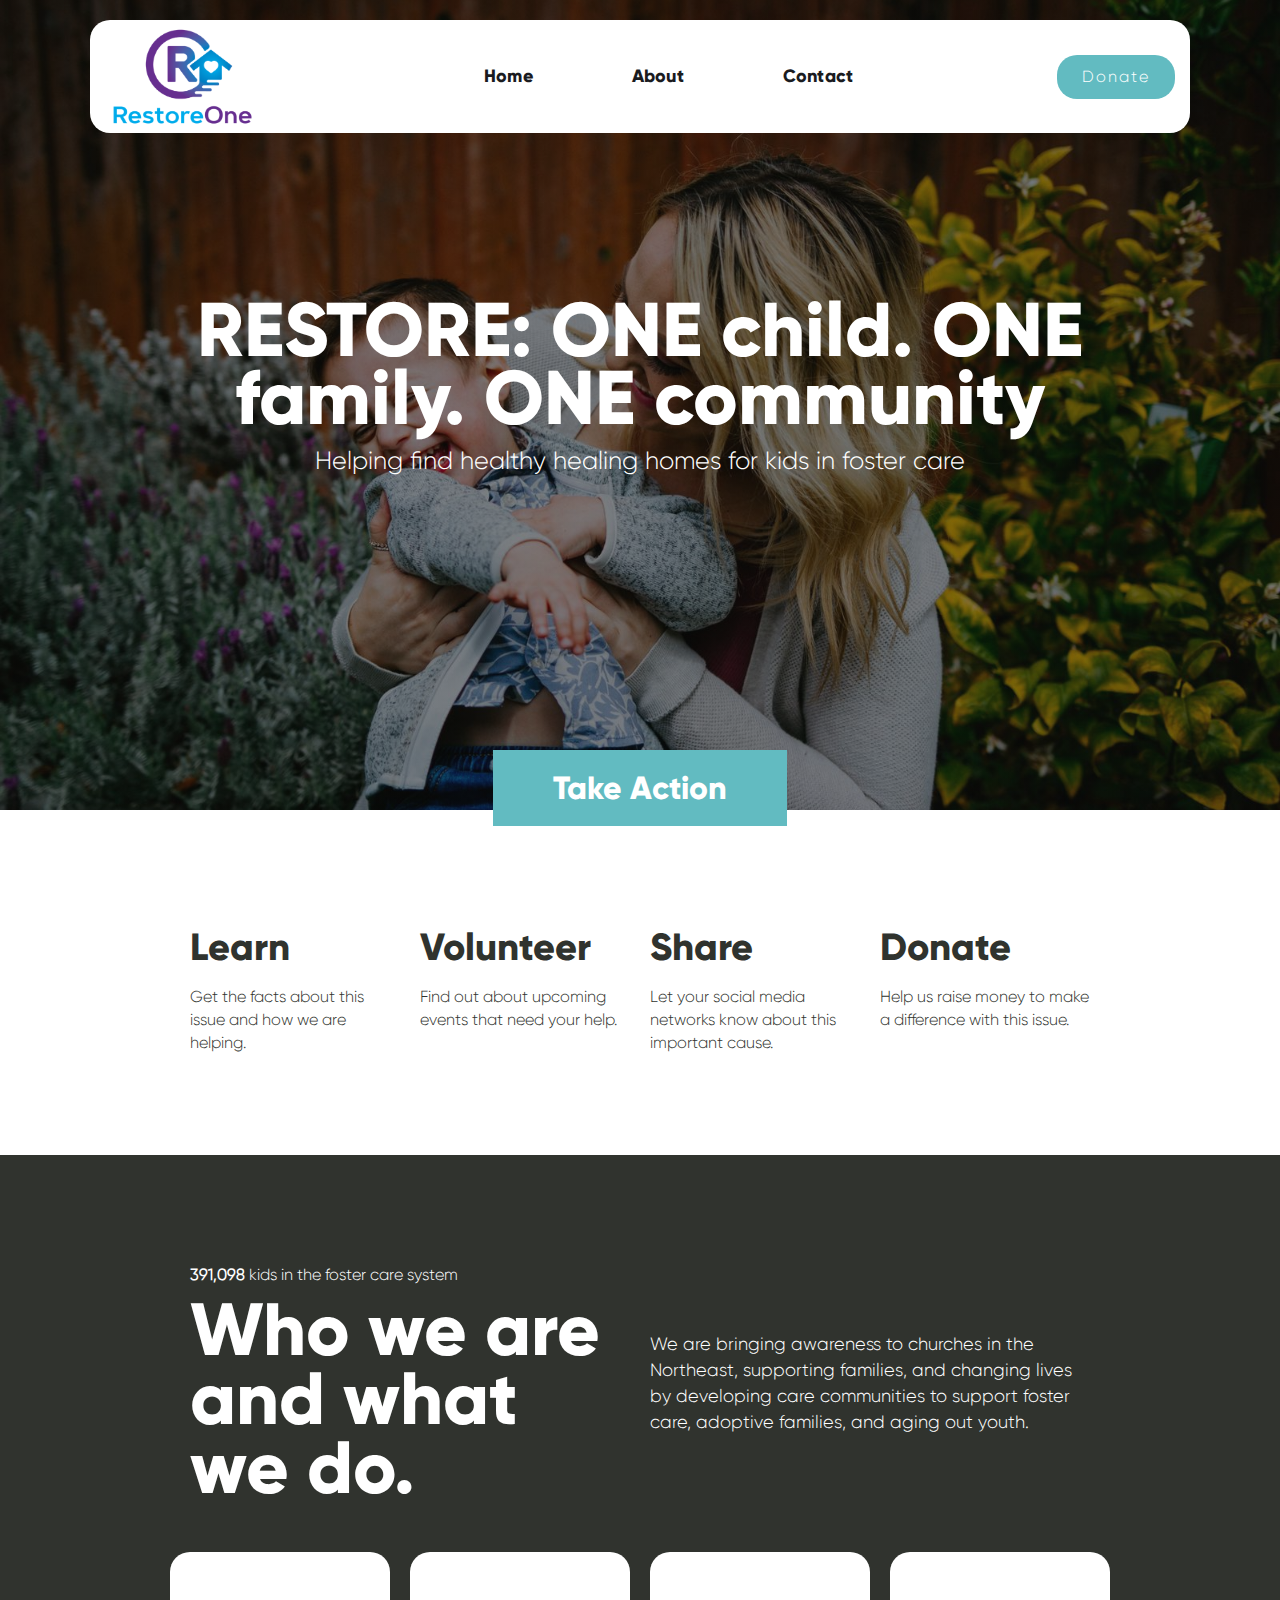
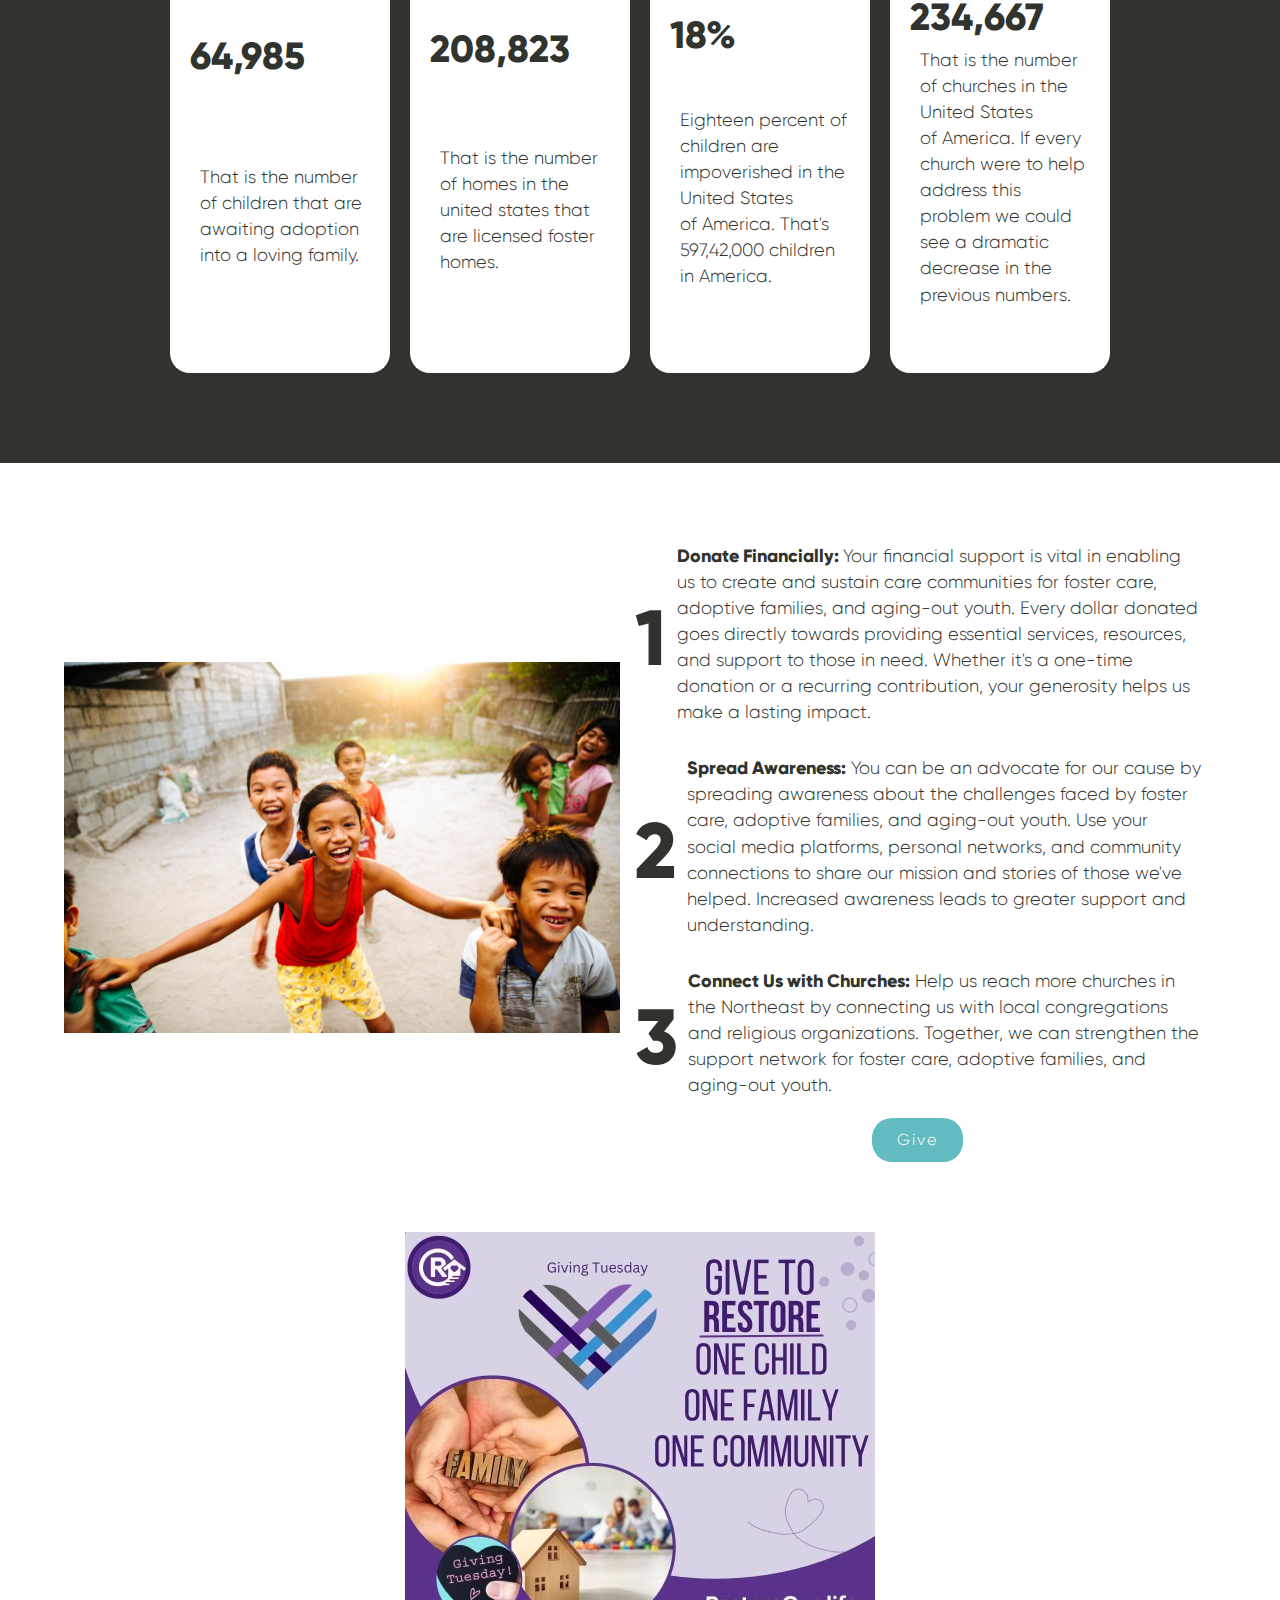
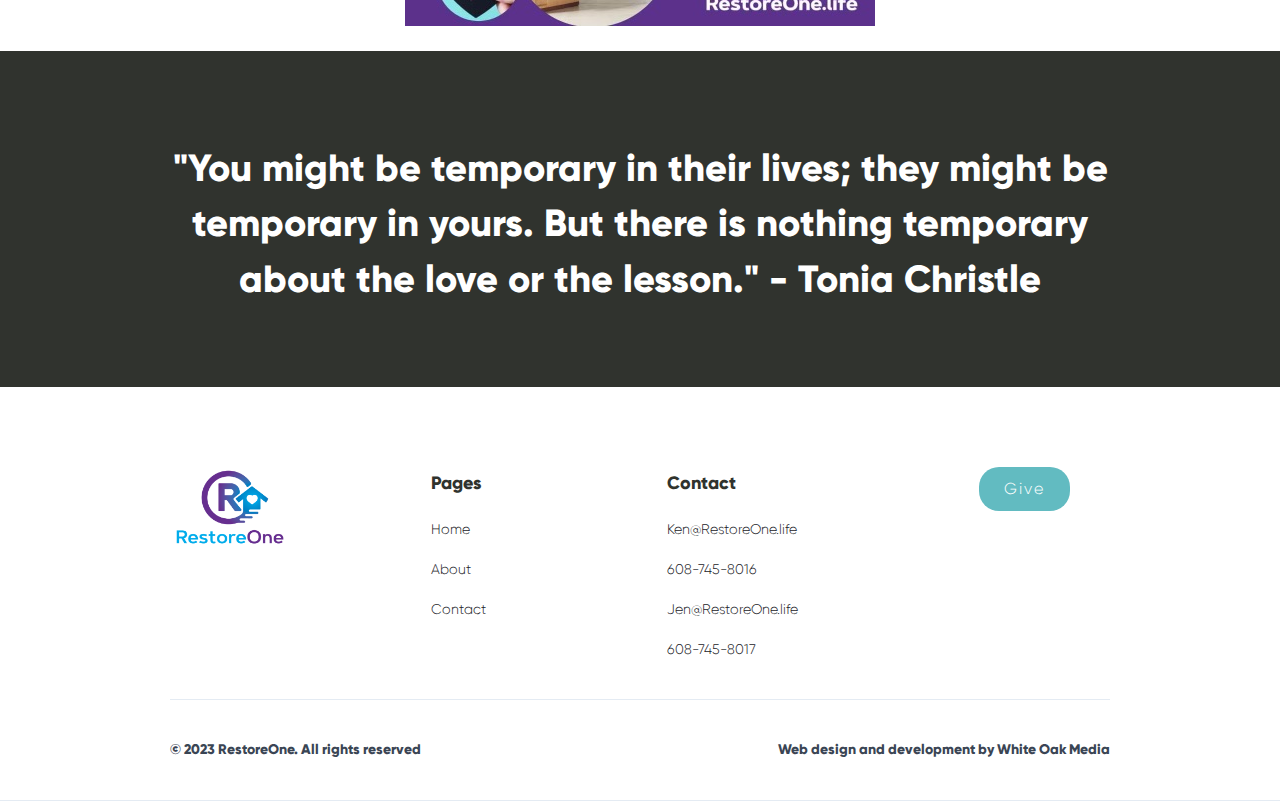
==== commit 58551f2a: "Add files via upload" ====
--- a/index.html
+++ b/index.html
@@ -1,5 +1,5 @@
 <!DOCTYPE html><!--  This site was created in Webflow. https://www.webflow.com  -->
-<!--  Last Published: Fri Nov 24 2023 14:18:28 GMT+0000 (Coordinated Universal Time)  -->
+<!--  Last Published: Fri Nov 24 2023 14:22:32 GMT+0000 (Coordinated Universal Time)  -->
 <html data-wf-page="64a171747647dffce865725a" data-wf-site="64a171747647dffce8657257">
 <head>
   <meta charset="utf-8">
@@ -116,7 +116,7 @@
   </section>
   <section class="defaultsection">
     <div class="w-layout-blockcontainer container-3 large w-container">
-      <div class="div-block-10"><img src="images/Avel-Chuklanov.jpg" loading="lazy" sizes="(max-width: 479px) 100vw, (max-width: 767px) 90vw, (max-width: 991px) 599px, (max-width: 1919px) 49vw, 35vw" srcset="images/Avel-Chuklanov.jpg 500w, images/Avel-Chuklanov.jpg 800w, images/Avel-Chuklanov.jpg 1080w, images/Avel-Chuklanov.jpg 1440w" alt="" class="image-22"></div>
+      <div class="div-block-10"><img src="images/Avel-Chuklanov.jpg" loading="lazy" sizes="(max-width: 479px) 100vw, (max-width: 767px) 90vw, (max-width: 991px) 599px, (max-width: 1919px) 49vw, 28vw" srcset="images/Avel-Chuklanov.jpg 500w, images/Avel-Chuklanov.jpg 800w, images/Avel-Chuklanov.jpg 1080w, images/Avel-Chuklanov.jpg 1440w" alt="" class="image-22"></div>
       <div class="div-block-8">
         <div class="div-block-9">
           <div class="text-block-2">1</div>
--- a/css/restoreone.webflow.css
+++ b/css/restoreone.webflow.css
@@ -625,7 +625,7 @@
 }
 
 .container-3.large {
-  max-width: 1500px;
+  max-width: 1205px;
 }
 
 .quick-stack {
@@ -1194,7 +1194,6 @@
 
 .image-22 {
   width: 599px;
-  height: 399px;
 }
 
 @media screen and (min-width: 1920px) {
@@ -1561,7 +1560,6 @@
 
   .image-22 {
     width: 495px;
-    height: 322px;
   }
 }
 
@@ -1886,7 +1884,6 @@
 
   .image-22 {
     width: 258px;
-    height: 171px;
   }
 }
 
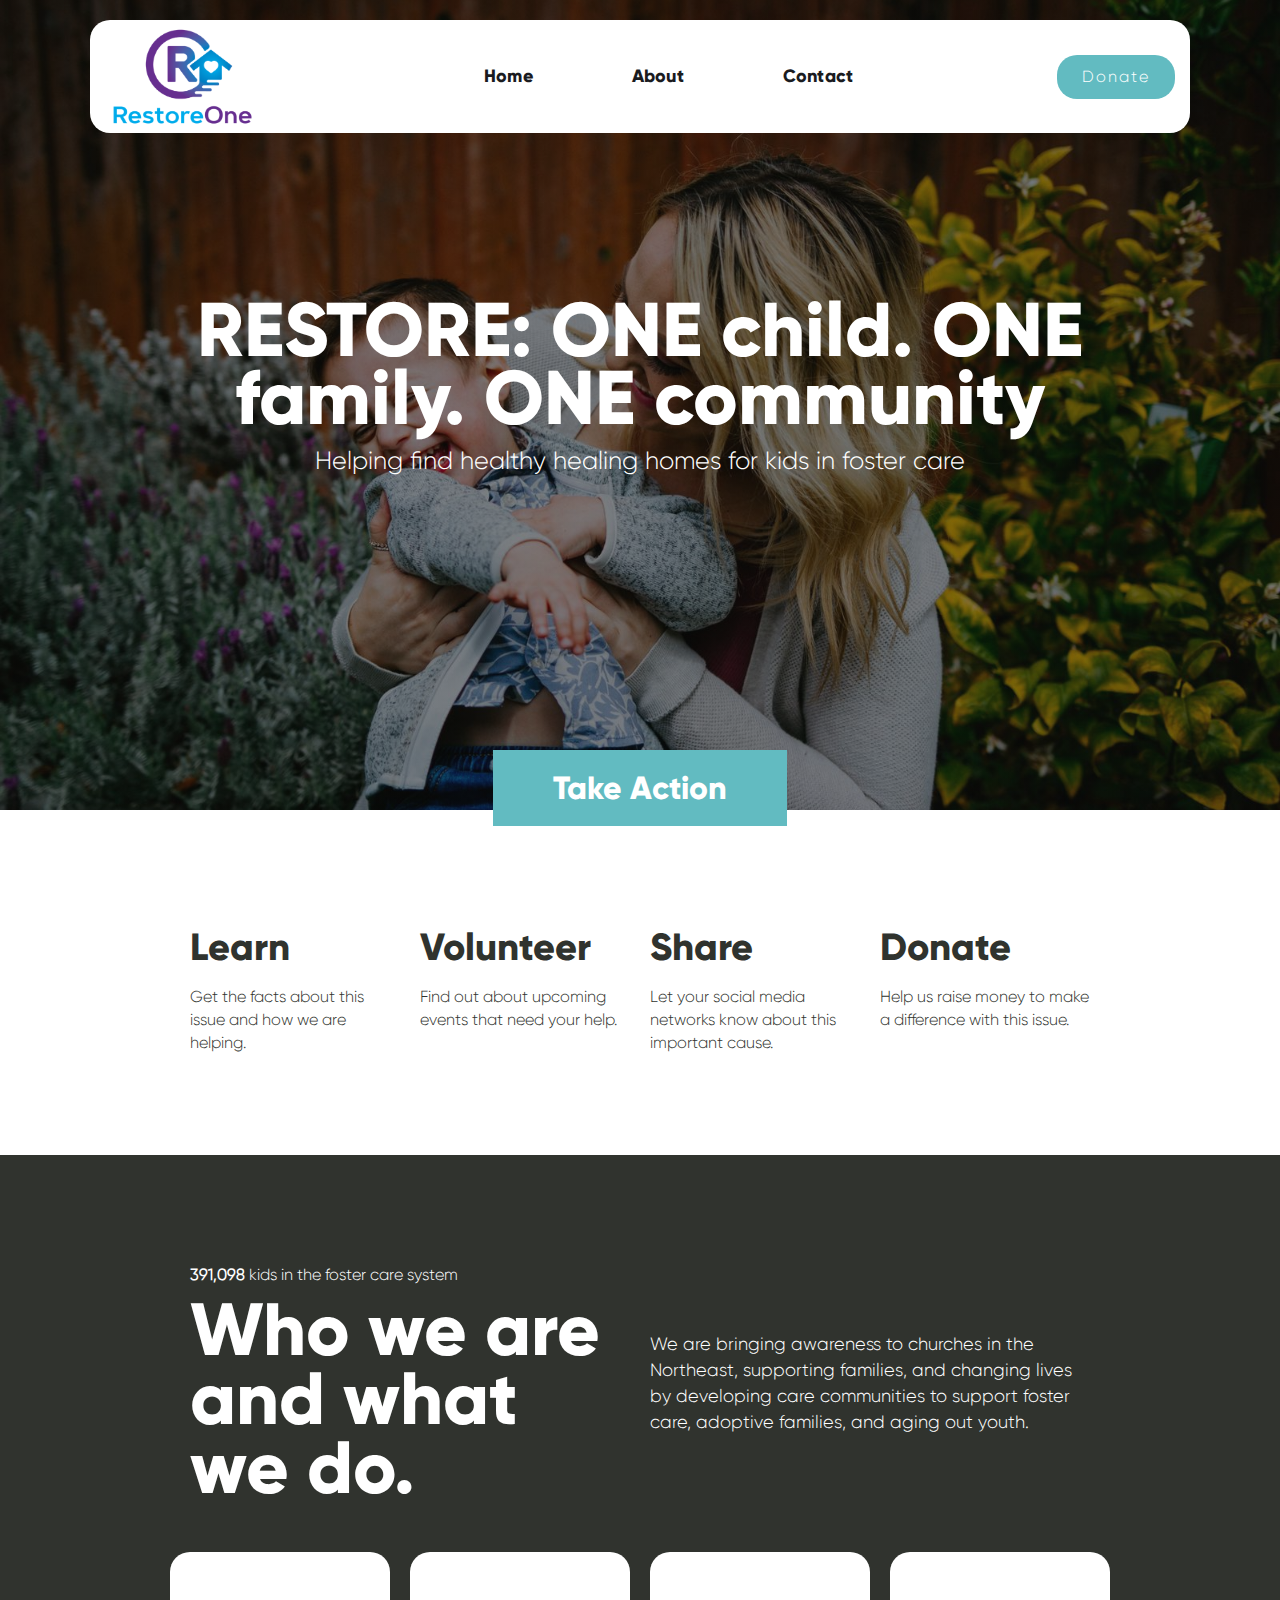
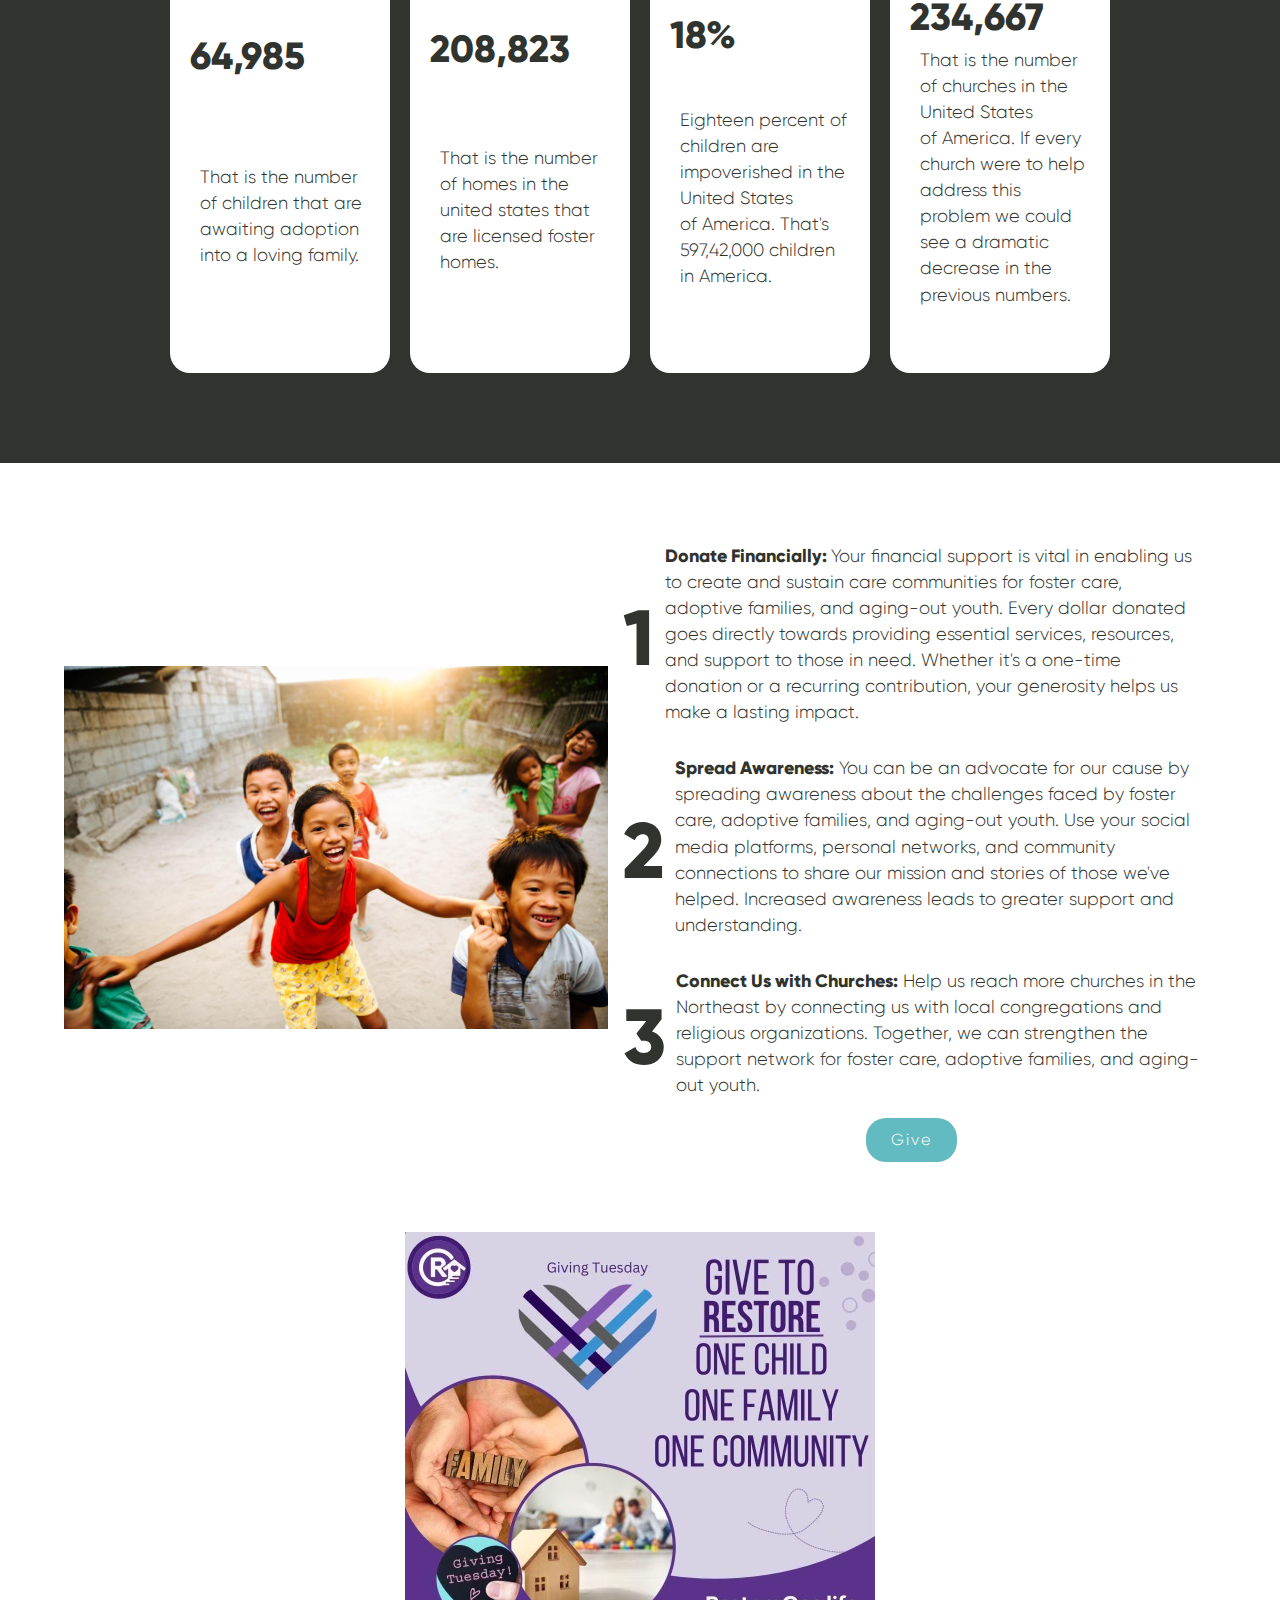
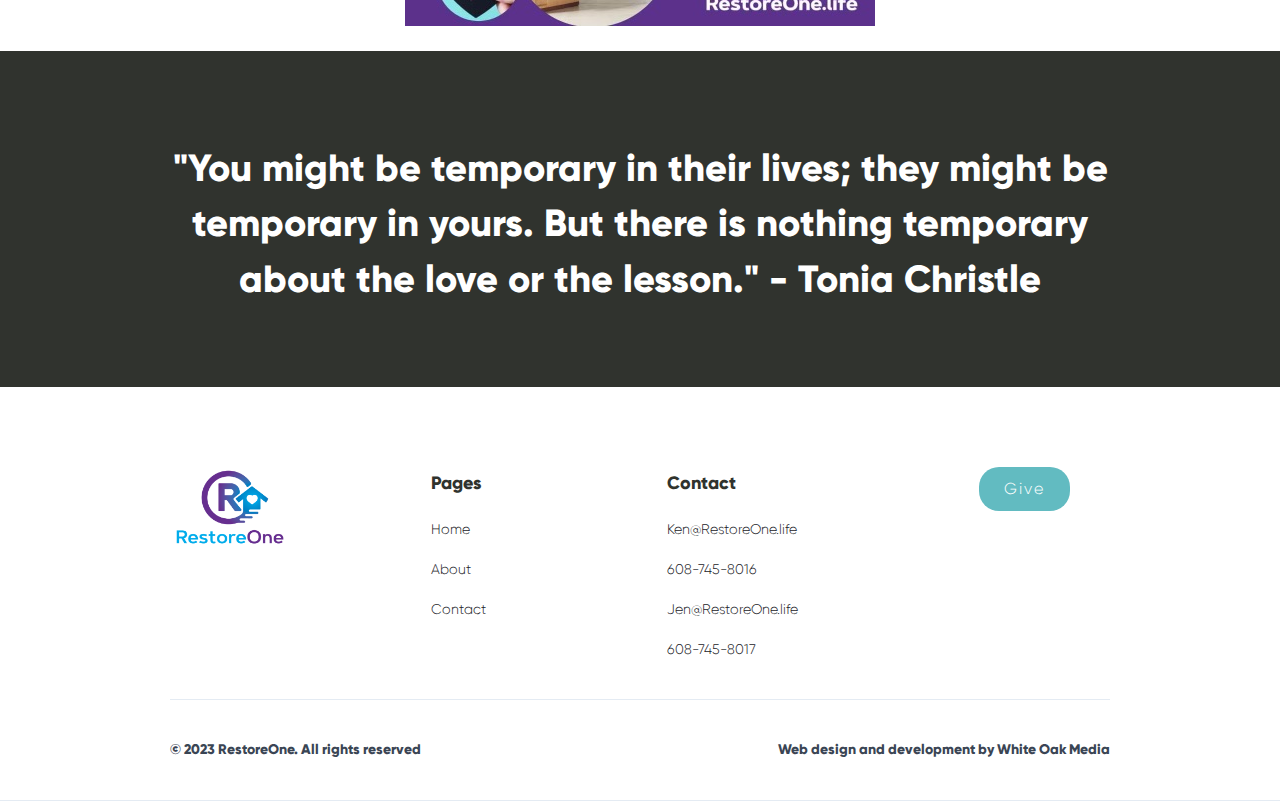
==== commit 5b4d2f52: "Add files via upload" ====
--- a/index.html
+++ b/index.html
@@ -1,5 +1,5 @@
 <!DOCTYPE html><!--  This site was created in Webflow. https://www.webflow.com  -->
-<!--  Last Published: Fri Nov 24 2023 14:22:32 GMT+0000 (Coordinated Universal Time)  -->
+<!--  Last Published: Fri Nov 24 2023 14:26:06 GMT+0000 (Coordinated Universal Time)  -->
 <html data-wf-page="64a171747647dffce865725a" data-wf-site="64a171747647dffce8657257">
 <head>
   <meta charset="utf-8">
@@ -116,7 +116,7 @@
   </section>
   <section class="defaultsection">
     <div class="w-layout-blockcontainer container-3 large w-container">
-      <div class="div-block-10"><img src="images/Avel-Chuklanov.jpg" loading="lazy" sizes="(max-width: 479px) 100vw, (max-width: 767px) 90vw, (max-width: 991px) 599px, (max-width: 1919px) 49vw, 28vw" srcset="images/Avel-Chuklanov.jpg 500w, images/Avel-Chuklanov.jpg 800w, images/Avel-Chuklanov.jpg 1080w, images/Avel-Chuklanov.jpg 1440w" alt="" class="image-22"></div>
+      <div class="div-block-10"><img src="images/Avel-Chuklanov.jpg" loading="lazy" width="574" sizes="(max-width: 479px) 100vw, (max-width: 767px) 90vw, (max-width: 991px) 575px, (max-width: 1919px) 48vw, 28vw" alt="" srcset="images/Avel-Chuklanov.jpg 500w, images/Avel-Chuklanov.jpg 800w, images/Avel-Chuklanov.jpg 1080w, images/Avel-Chuklanov.jpg 1440w" class="image-22"></div>
       <div class="div-block-8">
         <div class="div-block-9">
           <div class="text-block-2">1</div>
--- a/css/restoreone.webflow.css
+++ b/css/restoreone.webflow.css
@@ -1192,10 +1192,6 @@
   display: flex;
 }
 
-.image-22 {
-  width: 599px;
-}
-
 @media screen and (min-width: 1920px) {
   .maintext.black {
     font-size: 20px;
